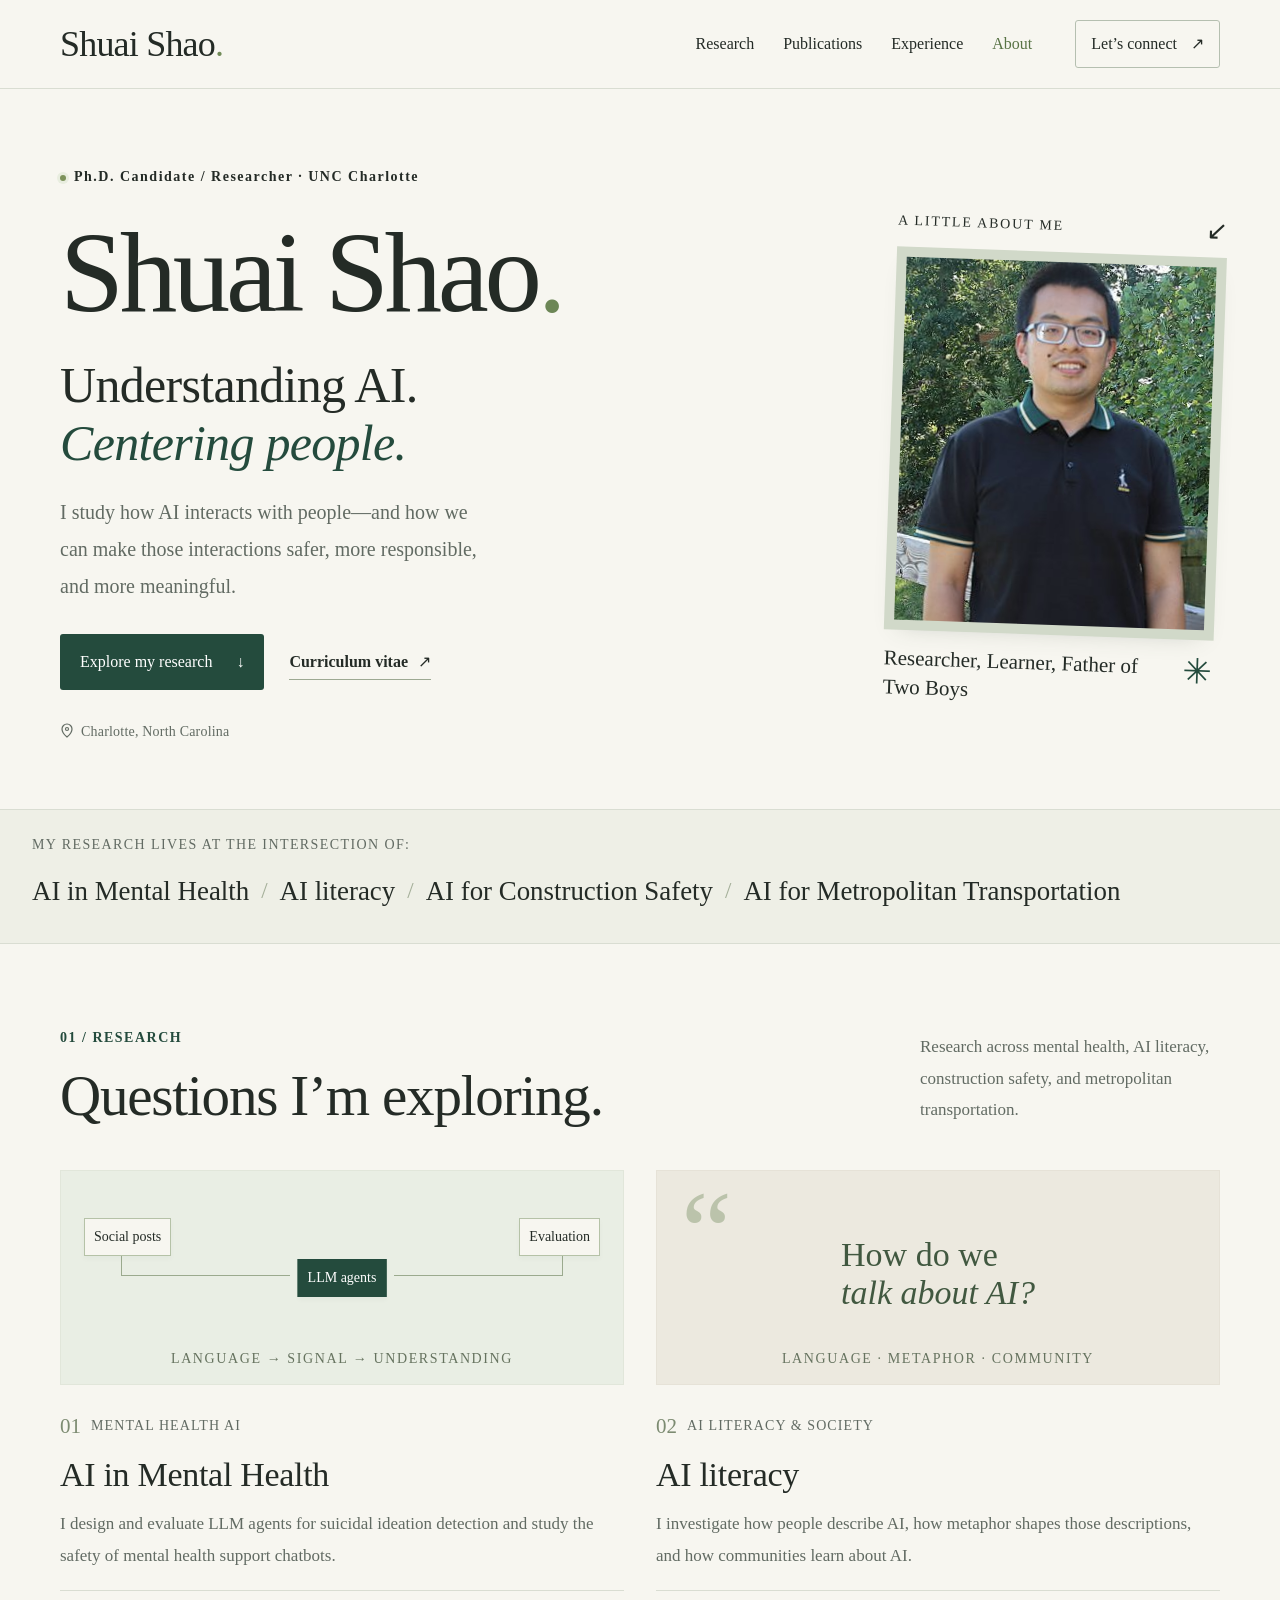
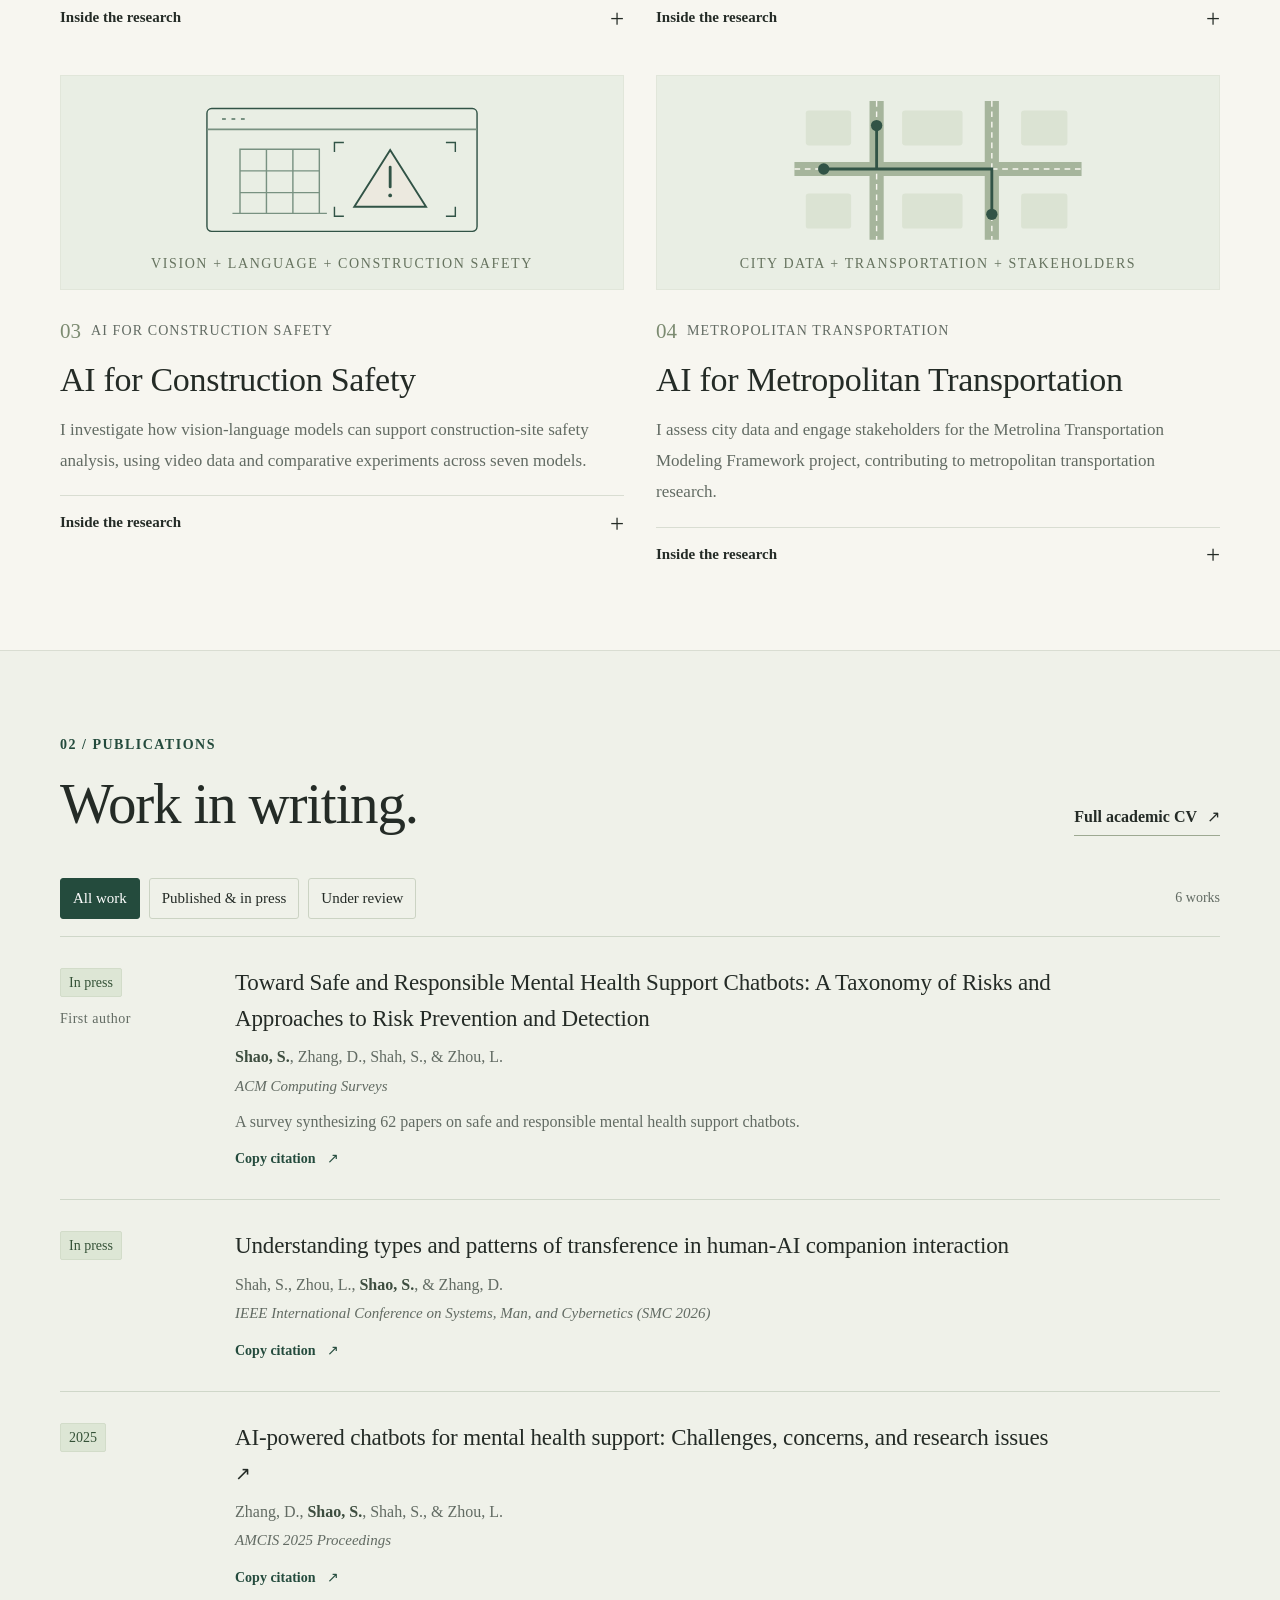
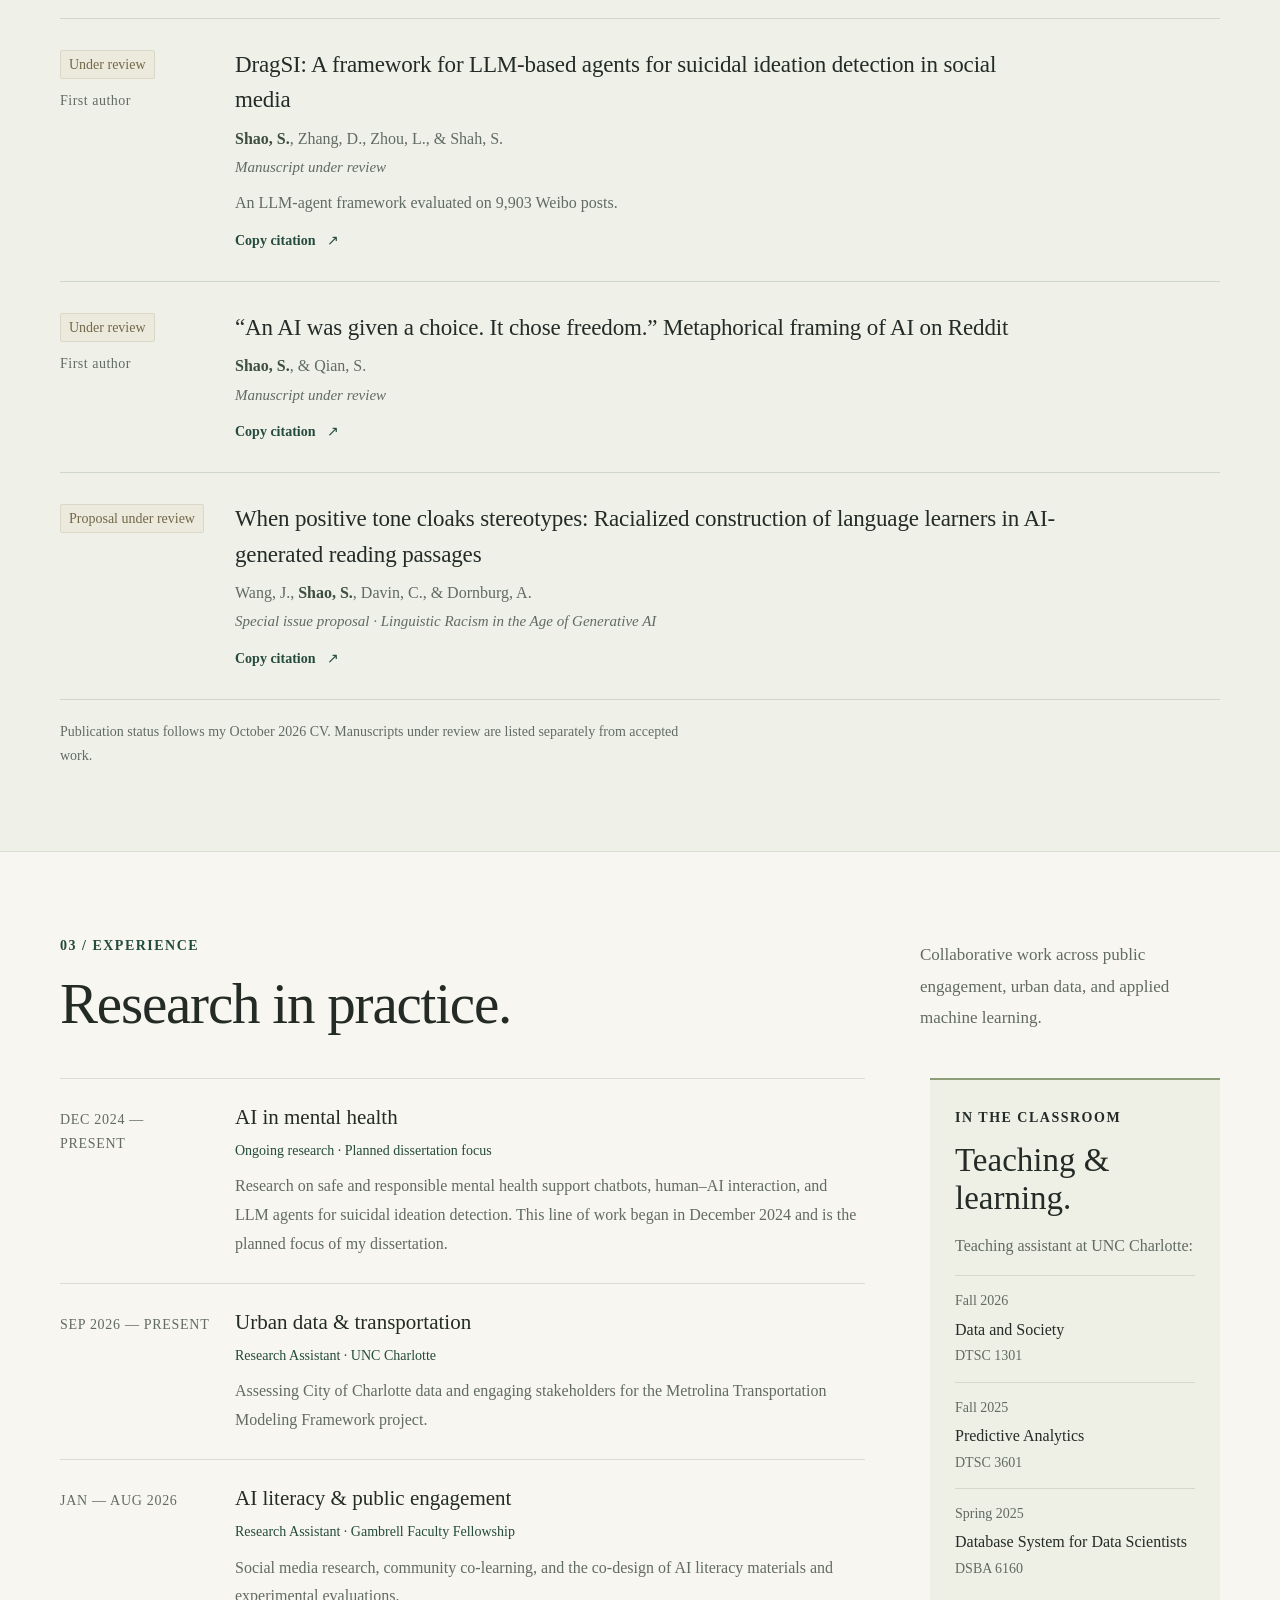
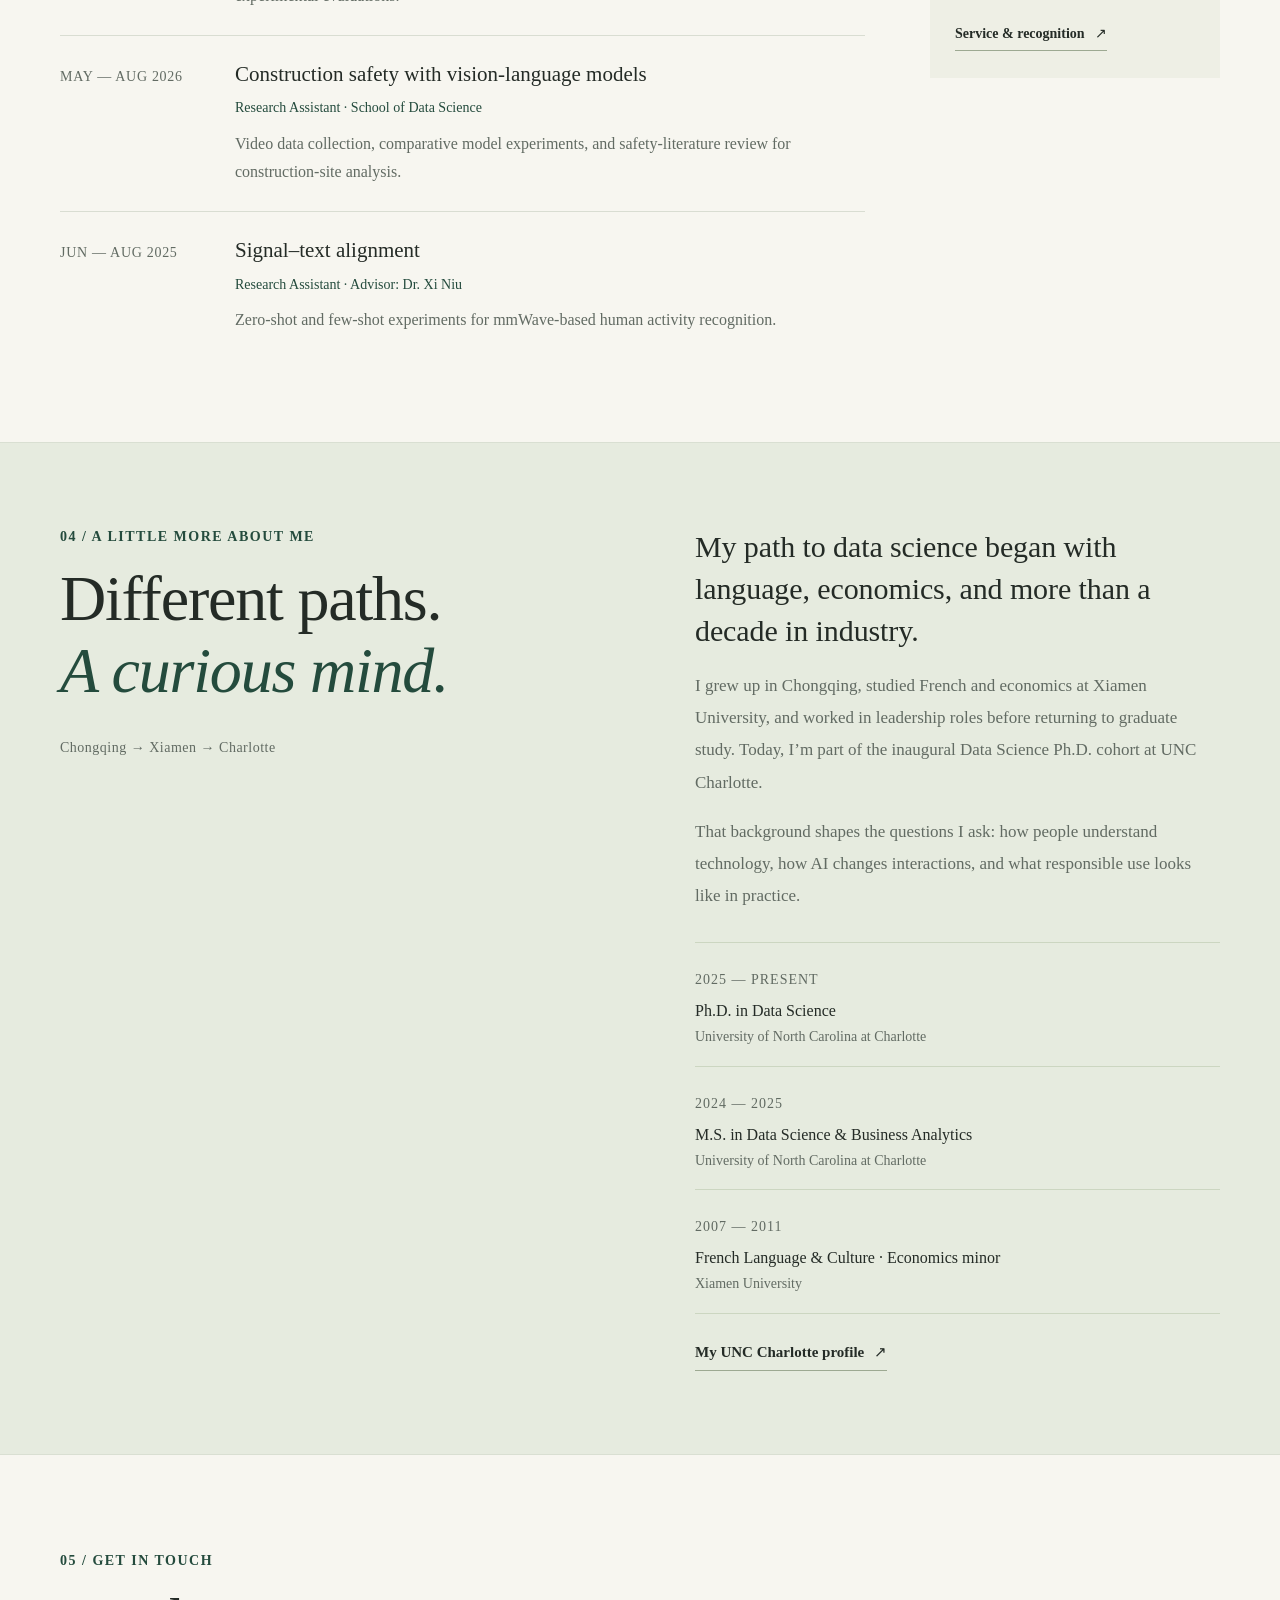
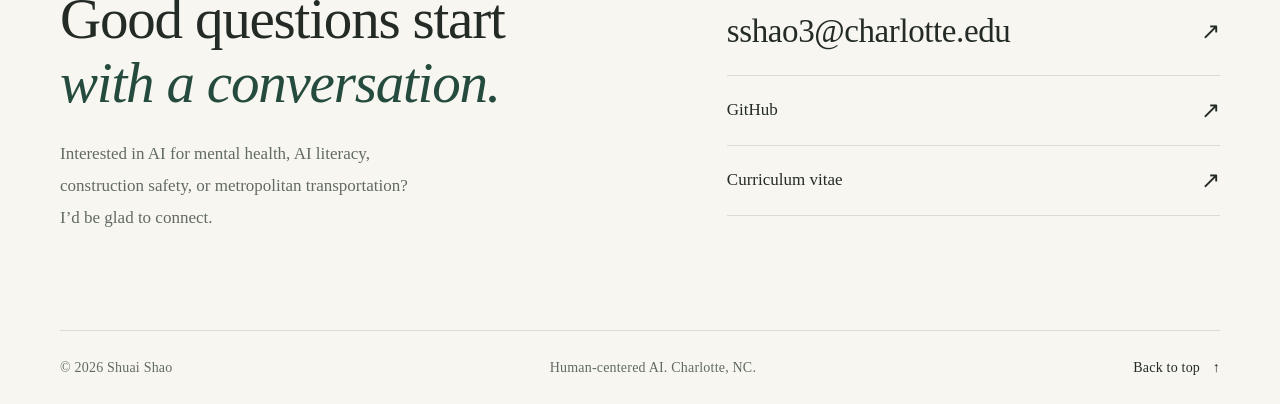
==== index.html @ 45940661 "Keep research areas on one line and correct AI literacy appointment dates" ====
<!doctype html>
<html lang="en">
<head>
  <meta charset="utf-8">
  <meta name="viewport" content="width=device-width, initial-scale=1">
  <meta name="theme-color" content="#f7f6f0">
  <meta name="description" content="Shuai Shao is a Ph.D. Candidate / Researcher in Data Science at UNC Charlotte, studying AI in mental health, AI literacy, construction safety, and metropolitan transportation.">
  <meta property="og:title" content="Shuai Shao — Human-centered AI research">
  <meta property="og:description" content="Research on AI in mental health, AI literacy, construction safety, and metropolitan transportation at UNC Charlotte.">
  <meta property="og:type" content="website">
  <meta property="og:url" content="https://shuaishao88.github.io/">
  <meta property="og:image" content="https://shuaishao88.github.io/assets/shuai-shao.jpg">
  <meta name="author" content="Shuai Shao">
  <link rel="canonical" href="https://shuaishao88.github.io/">
  <title>Shuai Shao — Human-centered AI research</title>
  <link rel="icon" href="assets/favicon.svg" type="image/svg+xml">
  <link rel="stylesheet" href="styles.css?v=20261023-4">
  <script src="data.js?v=20261023-4" defer></script>
  <script src="script.js" defer></script>
</head>
<body>
  <a class="skip-link" href="#main">Skip to content</a>
  <header class="site-header">
    <div class="header-inner wrap">
      <a class="wordmark" href="#" aria-label="Shuai Shao, home">Shuai Shao<span class="wordmark-dot">.</span></a>
      <button class="menu-toggle" aria-expanded="false" aria-controls="site-nav">Menu <span aria-hidden="true">+</span></button>
      <nav id="site-nav" aria-label="Main navigation">
        <a href="#research">Research</a><a href="#publications">Publications</a><a href="#experience">Experience</a><a href="#about">About</a>
        <a class="nav-contact" href="#contact">Let’s connect <span aria-hidden="true">↗</span></a>
      </nav>
    </div>
  </header>
  <main id="main">
    <section class="hero wrap" aria-labelledby="hero-title">
      <div class="hero-copy">
        <p class="eyebrow"><span class="status-dot" aria-hidden="true"></span> Ph.D. Candidate / Researcher · UNC Charlotte</p>
        <h1 id="hero-title">Shuai Shao<span class="name-period">.</span></h1>
        <p class="hero-statement">Understanding AI.<br><em>Centering people.</em></p>
        <p class="hero-description">I study how AI interacts with people—and how we can make those interactions safer, more responsible, and more meaningful.</p>
        <div class="hero-actions"><a class="button button-dark" href="#research">Explore my research <span aria-hidden="true">↓</span></a><a class="text-link" href="cv.html">Curriculum vitae <span aria-hidden="true">↗</span></a></div>
        <p class="hero-location"><svg width="14" height="16" viewBox="0 0 14 16" fill="none" aria-hidden="true"><path d="M12 6c0 4-5 8-5 8S2 10 2 6a5 5 0 1 1 10 0Z" stroke="currentColor" stroke-width="1.2"/><circle cx="7" cy="6" r="1.5" stroke="currentColor" stroke-width="1.2"/></svg> Charlotte, North Carolina</p>
      </div>
      <figure class="hero-portrait">
        <div class="portrait-topline"><span>A LITTLE ABOUT ME</span><span aria-hidden="true">↙</span></div>
        <div class="portrait-image"><img src="assets/shuai-shao.jpg" alt="Shuai Shao" width="300" height="450" fetchpriority="high"></div>
        <figcaption><span>Researcher, Learner, Father of Two Boys</span><span class="portrait-caption-mark" aria-hidden="true">✳</span></figcaption>
      </figure>
    </section>
    <div class="focus-strip"><div class="wrap focus-inner"><span class="strip-label">MY RESEARCH LIVES AT THE INTERSECTION OF:</span><p tabindex="0" role="group" aria-label="Research areas"><a href="#mental-health-research">AI in Mental Health</a> <span aria-hidden="true">/</span> <a href="#ai-literacy-research">AI literacy</a> <span aria-hidden="true">/</span> <a href="#construction-safety-research">AI for Construction Safety</a> <span aria-hidden="true">/</span> <a href="#transportation-research">AI for Metropolitan Transportation</a></p></div></div>
    <section id="research" class="section wrap" aria-labelledby="research-title">
      <div class="section-heading"><div><p class="eyebrow section-number">01 / RESEARCH</p><h2 id="research-title">Questions I’m exploring.</h2></div><p class="section-intro">Research across mental health, AI literacy, construction safety, and metropolitan transportation.</p></div>
      <div class="research-grid">
        <article class="research-item" id="mental-health-research"><div class="research-art art-agents" aria-hidden="true"><span class="diagram-node node-post">Social posts</span><span class="diagram-connector connector-one"></span><span class="diagram-node node-agent">LLM agents</span><span class="diagram-connector connector-two"></span><span class="diagram-node node-safety">Evaluation</span><span class="diagram-small">LANGUAGE → SIGNAL → UNDERSTANDING</span></div><div class="research-category"><span>01</span> MENTAL HEALTH AI</div><h3>AI in Mental Health</h3><p>I design and evaluate LLM agents for suicidal ideation detection and study the safety of mental health support chatbots.</p><details><summary>Inside the research <span aria-hidden="true">+</span></summary><div class="research-detail"><p><strong>DragSI.</strong> I designed the agent architecture, prompts, and lexicon integration, and led evaluation using 9,903 Weibo posts. The framework manuscript is under review.</p><p><strong>Chatbot safety.</strong> My first-author survey synthesizes 62 papers on safe and responsible mental health support chatbots and is in press at <em>ACM Computing Surveys</em>.</p><a href="#publications">Related publications <span aria-hidden="true">↗</span></a></div></details></article>
        <article class="research-item" id="ai-literacy-research"><div class="research-art art-literacy" aria-hidden="true"><span class="quote-mark">“</span><span class="art-quote">How do we<br><em>talk about AI?</em></span><span class="diagram-small">LANGUAGE · METAPHOR · COMMUNITY</span></div><div class="research-category"><span>02</span> AI LITERACY & SOCIETY</div><h3>AI literacy</h3><p>I investigate how people describe AI, how metaphor shapes those descriptions, and how communities learn about AI.</p><details><summary>Inside the research <span aria-hidden="true">+</span></summary><div class="research-detail"><p><strong>AI discourse.</strong> My research examines metaphorical framing of AI on Reddit.</p><p><strong>Community learning.</strong> Through the Gambrell Faculty Fellowship project, I collected social media data, contributed to community dialogue, and co-designed AI literacy materials and evaluations.</p><a href="#publications">Related publications <span aria-hidden="true">↗</span></a></div></details></article>
        <article class="research-item" id="construction-safety-research"><div class="research-art art-construction" aria-hidden="true"><svg viewBox="0 0 340 180" fill="none"><rect x="27" y="26" width="286" height="130" rx="5" stroke="#315346" stroke-width="1.5"/><path d="M27 48h286M43 37h4m6 0h4m6 0h4" stroke="#789181" stroke-width="2"/><path d="M62 137V69h84v68M90 69v68M118 69v68M62 92h84M62 115h84M54 137h100" stroke="#789181" stroke-width="1.5"/><path d="m221 70 38 60h-76l38-60Z" fill="#ece9df" stroke="#315346" stroke-width="2"/><path d="M221 88v21" stroke="#315346" stroke-width="3" stroke-linecap="round"/><circle cx="221" cy="118" r="2" fill="#315346"/><path d="M172 62h-10v10M280 62h10v10M172 140h-10v-10M280 140h10v-10" stroke="#315346" stroke-width="1.5"/></svg><span class="diagram-small">VISION + LANGUAGE + CONSTRUCTION SAFETY</span></div><div class="research-category"><span>03</span> AI FOR CONSTRUCTION SAFETY</div><h3>AI for Construction Safety</h3><p>I investigate how vision-language models can support construction-site safety analysis, using video data and comparative experiments across seven models.</p><details><summary>Inside the research <span aria-hidden="true">+</span></summary><div class="research-detail"><p><strong>Construction-site video analysis.</strong> I collected TikTok video data through the TikTok API and designed LLM prompts and video-clip experiments for construction-site analysis.</p><p><strong>Model comparison and safety research.</strong> I compared seven commercial and open-source models, reviewed construction-safety literature, and drafted a journal manuscript outline. Manuscript development is ongoing.</p><a href="#experience">Research experience <span aria-hidden="true">↗</span></a></div></details></article>
        <article class="research-item" id="transportation-research"><div class="research-art art-transportation" aria-hidden="true"><svg viewBox="0 0 340 180" fill="none"><rect x="30" y="28" width="48" height="37" rx="3" fill="#dbe3d3"/><rect x="132" y="28" width="64" height="37" rx="3" fill="#dbe3d3"/><rect x="258" y="28" width="49" height="37" rx="3" fill="#dbe3d3"/><rect x="30" y="116" width="48" height="37" rx="3" fill="#dbe3d3"/><rect x="132" y="116" width="64" height="37" rx="3" fill="#dbe3d3"/><rect x="258" y="116" width="49" height="37" rx="3" fill="#dbe3d3"/><path d="M18 90h304M105 18v147M227 18v147" stroke="#a6b59c" stroke-width="15"/><path d="M18 90h304M105 18v147M227 18v147" stroke="#f7f6f0" stroke-width="1.5" stroke-dasharray="6 5"/><path d="M49 90h56V44M105 90h122v48" stroke="#315346" stroke-width="3"/><circle cx="49" cy="90" r="6" fill="#315346"/><circle cx="105" cy="44" r="6" fill="#315346"/><circle cx="227" cy="138" r="6" fill="#315346"/></svg><span class="diagram-small">CITY DATA + TRANSPORTATION + STAKEHOLDERS</span></div><div class="research-category"><span>04</span> METROPOLITAN TRANSPORTATION</div><h3>AI for Metropolitan Transportation</h3><p>I assess city data and engage stakeholders for the Metrolina Transportation Modeling Framework project, contributing to metropolitan transportation research.</p><details><summary>Inside the research <span aria-hidden="true">+</span></summary><div class="research-detail"><p><strong>Transportation data assessment.</strong> As a member of the project’s Data team, I assess the current status of City of Charlotte data for the Metrolina Transportation Modeling Framework.</p><p><strong>Stakeholder engagement.</strong> As a member of the Engagement team, I work with relevant departments and stakeholders. This research assistantship began in September 2026.</p><a href="#experience">Research experience <span aria-hidden="true">↗</span></a></div></details></article>
      </div>
    </section>
    <section id="publications" class="publications-section" aria-labelledby="publications-title"><div class="wrap section">
      <div class="section-heading"><div><p class="eyebrow section-number">02 / PUBLICATIONS</p><h2 id="publications-title">Work in writing.</h2></div><a class="text-link" href="cv.html#publications">Full academic CV <span aria-hidden="true">↗</span></a></div>
      <div class="publications-toolbar"><div class="filters" aria-label="Filter publications"><button class="filter active" data-filter="all" aria-pressed="true">All work</button><button class="filter" data-filter="published" aria-pressed="false">Published & in press</button><button class="filter" data-filter="review" aria-pressed="false">Under review</button></div><span id="publication-count" class="result-count" aria-live="polite"></span></div>
      <div id="publication-list" class="publication-list"></div><noscript><p>Read the complete publication list in my <a href="cv.html#publications">academic CV</a>. Enable JavaScript to use the publication filters.</p></noscript>
      <p class="publication-note">Publication status follows my October 2026 CV. Manuscripts under review are listed separately from accepted work.</p>
    </div></section>
    <section id="experience" class="section wrap" aria-labelledby="experience-title">
      <div class="section-heading"><div><p class="eyebrow section-number">03 / EXPERIENCE</p><h2 id="experience-title">Research in practice.</h2></div><p class="section-intro">Collaborative work across public engagement, urban data, and applied machine learning.</p></div>
      <div class="experience-layout"><div class="experience-list">
        <article class="experience-row"><p class="experience-date">DEC 2024 — PRESENT</p><div><h3>AI in mental health</h3><p class="experience-place">Ongoing research · Planned dissertation focus</p><p>Research on safe and responsible mental health support chatbots, human–AI interaction, and LLM agents for suicidal ideation detection. This line of work began in December 2024 and is the planned focus of my dissertation.</p></div></article>
        <article class="experience-row"><p class="experience-date">SEP 2026 — PRESENT</p><div><h3>Urban data & transportation</h3><p class="experience-place">Research Assistant · UNC Charlotte</p><p>Assessing City of Charlotte data and engaging stakeholders for the Metrolina Transportation Modeling Framework project.</p></div></article>
        <article class="experience-row"><p class="experience-date">JAN — AUG 2026</p><div><h3>AI literacy & public engagement</h3><p class="experience-place">Research Assistant · Gambrell Faculty Fellowship</p><p>Social media research, community co-learning, and the co-design of AI literacy materials and experimental evaluations.</p></div></article>
        <article class="experience-row"><p class="experience-date">MAY — AUG 2026</p><div><h3>Construction safety with vision-language models</h3><p class="experience-place">Research Assistant · School of Data Science</p><p>Video data collection, comparative model experiments, and safety-literature review for construction-site analysis.</p></div></article>
        <article class="experience-row"><p class="experience-date">JUN — AUG 2025</p><div><h3>Signal–text alignment</h3><p class="experience-place">Research Assistant · Advisor: Dr. Xi Niu</p><p>Zero-shot and few-shot experiments for mmWave-based human activity recognition.</p></div></article>
      </div><aside class="teaching-aside"><p class="eyebrow">IN THE CLASSROOM</p><h3>Teaching & learning.</h3><p>Teaching assistant at UNC Charlotte:</p><ul><li><span>Fall 2026</span>Data and Society<small>DTSC 1301</small></li><li><span>Fall 2025</span>Predictive Analytics<small>DTSC 3601</small></li><li><span>Spring 2025</span>Database System for Data Scientists<small>DSBA 6160</small></li></ul><a class="text-link" href="cv.html#service">Service & recognition <span aria-hidden="true">↗</span></a></aside></div>
    </section>
    <section id="about" class="about-section"><div class="wrap section about-layout"><div><p class="eyebrow section-number">04 / A LITTLE MORE ABOUT ME</p><h2>Different paths.<br><em>A curious mind.</em></h2><p class="about-location">Chongqing → Xiamen → Charlotte</p></div><div class="about-copy"><p class="about-lead">My path to data science began with language, economics, and more than a decade in industry.</p><p>I grew up in Chongqing, studied French and economics at Xiamen University, and worked in leadership roles before returning to graduate study. Today, I’m part of the inaugural Data Science Ph.D. cohort at UNC Charlotte.</p><p>That background shapes the questions I ask: how people understand technology, how AI changes interactions, and what responsible use looks like in practice.</p><div class="education"><div><span class="education-year">2025 — PRESENT</span><h3>Ph.D. in Data Science</h3><p>University of North Carolina at Charlotte</p></div><div><span class="education-year">2024 — 2025</span><h3>M.S. in Data Science & Business Analytics</h3><p>University of North Carolina at Charlotte</p></div><div><span class="education-year">2007 — 2011</span><h3>French Language & Culture · Economics minor</h3><p>Xiamen University</p></div></div><a class="text-link" href="https://datasciencephd.charlotte.edu/shuai-shao/" target="_blank" rel="noopener noreferrer">My UNC Charlotte profile <span aria-hidden="true">↗</span></a></div></div></section>
    <section id="contact" class="section wrap contact-section" aria-labelledby="contact-title"><div><p class="eyebrow section-number">05 / GET IN TOUCH</p><h2 id="contact-title">Good questions start<br><em>with a conversation.</em></h2><p>Interested in AI for mental health, AI literacy, construction safety, or metropolitan transportation? I’d be glad to connect.</p></div><div class="contact-links"><a class="contact-email" href="mailto:sshao3@charlotte.edu">sshao3@charlotte.edu <span aria-hidden="true">↗</span></a><a href="https://github.com/ShuaiShao88" target="_blank" rel="noopener noreferrer">GitHub <span aria-hidden="true">↗</span></a><a href="cv.html">Curriculum vitae <span aria-hidden="true">↗</span></a></div></section>
  </main>
  <footer class="site-footer wrap"><p>© <span id="year">2026</span> Shuai Shao</p><p>Human-centered AI. Charlotte, NC.</p><a href="#main">Back to top <span aria-hidden="true">↑</span></a></footer>
  <div id="toast" role="status" aria-live="polite"></div>
</body>
</html>
---- styles.css ----
:root{--paper:#f7f6f0;--ink:#242b26;--muted:#626b63;--green:#244b3d;--green-soft:#e9eee4;--line:#d9ddd2;--font-family:"Times New Roman",Times,serif}
*{box-sizing:border-box}html{scroll-behavior:smooth;scroll-padding-top:100px}body{margin:0;background:var(--paper);color:var(--ink);font-family:var(--font-family);font-size:20px;line-height:1.7;-webkit-font-smoothing:antialiased}a{color:inherit;text-decoration:none}button{font:inherit;color:inherit;cursor:pointer}img{display:block;max-width:100%}button,a,summary{-webkit-tap-highlight-color:transparent}a:focus-visible,button:focus-visible,summary:focus-visible{outline:2px solid var(--green);outline-offset:6px}::selection{background:#d3dfc8}.wrap{width:min(1160px,calc(100% - 100px));margin-inline:auto}.skip-link{position:fixed;left:20px;top:-100px;background:var(--green);color:white;padding:10px 20px;z-index:20}.skip-link:focus{top:16px}.site-header{position:sticky;top:0;z-index:10;background:rgba(247,246,240,.97);border-bottom:1px solid var(--line)}.header-inner{height:88px;display:flex;align-items:center;justify-content:space-between}.wordmark{font-family:var(--font-family);font-size:36px;line-height:1;font-weight:400;letter-spacing:-.8px}.wordmark-dot{color:#718b58}nav{display:flex;gap:29px;align-items:center}nav a{font-size:16px;font-weight:500;transition:color .2s}nav a:hover,nav a[aria-current]{color:#587345}nav .nav-contact{margin-left:14px;border:1px solid #b5bfb0;border-radius:3px;padding:9px 15px}.nav-contact span{padding-left:10px}.menu-toggle{display:none}.hero{display:grid;grid-template-columns:1fr 330px;gap:110px;padding-top:76px;padding-bottom:66px;align-items:center}.eyebrow{font-size:14px;font-weight:600;letter-spacing:1.5px;line-height:1.6;margin:0 0 24px}.hero .eyebrow{display:flex;align-items:center;gap:8px}.status-dot{height:6px;width:6px;border-radius:50%;background:#7d925b;display:inline-block;box-shadow:0 0 0 3px #e8eddf}h1,h2,h3,p{margin-top:0}h1{font-family:var(--font-family);font-size:115px;letter-spacing:-4.3px;line-height:1.04;font-weight:400;margin:0 0 25px}.name-period{color:#6c8656}h2{font-family:var(--font-family);font-size:57px;letter-spacing:-1.2px;line-height:1.12;font-weight:400;margin:0}h2 em,.hero-statement em{font-weight:400;color:var(--green)}.hero-statement{font-family:var(--font-family);font-size:50px;line-height:1.15;letter-spacing:-.7px;margin-bottom:22px}.hero-description{color:var(--muted);font-size:20px;max-width:440px;line-height:1.85;margin-bottom:29px}.hero-actions{display:flex;align-items:center;gap:25px}.button{display:inline-flex;gap:24px;align-items:center;font-size:16px;font-weight:500;padding:13px 19px;border-radius:3px;transition:background .2s,transform .2s;border:1px solid transparent}.button-dark{background:var(--green);color:#fff}.button:hover{background:#34614d;transform:translateY(-2px)}.text-link{font-size:16px;font-weight:550;display:inline-flex;gap:10px;align-items:center;border-bottom:1px solid #9da992;padding:4px 0}.text-link:hover{color:#55743e}.hero-location{color:var(--muted);font-size:14px;letter-spacing:.2px;display:flex;align-items:center;gap:7px;margin:30px 0 0}.hero-portrait{margin:0;transform:rotate(2deg);padding-top:13px}.portrait-topline{display:flex;align-items:center;justify-content:space-between;font-size:14px;letter-spacing:1.8px;font-weight:500;margin-bottom:13px}.portrait-topline span:last-child{font-size:26px;line-height:1;letter-spacing:0}.portrait-image{background:#d1d9c9;padding:10px;box-shadow:0 10px 25px -15px #48584740}.portrait-image img{width:100%;height:363px;object-fit:cover;object-position:center 31%;filter:saturate(.78)}.hero-portrait figcaption{padding:14px 1px 0;display:flex;align-items:center;justify-content:space-between;font-family:var(--font-family);font-size:21px}.portrait-caption-mark{font-family:var(--font-family);font-size:35px;color:var(--green);line-height:1}.focus-strip{border-top:1px solid var(--line);border-bottom:1px solid var(--line);background:#eeefe6}.focus-inner{display:flex;align-items:center;justify-content:space-between;gap:24px;padding-block:22px}.strip-label{font-size:14px;letter-spacing:1.4px;max-width:240px;line-height:1.8;color:var(--muted)}.focus-inner p{font-family:var(--font-family);font-size:28px;margin:0;line-height:1.3}.focus-inner p span{margin-inline:18px;color:#a4af99;font-family:var(--font-family);font-size:23px;font-weight:400}.section{padding-block:83px}.section-heading{display:flex;justify-content:space-between;align-items:flex-end;gap:32px;margin-bottom:42px}.section-number{color:var(--green);margin-bottom:15px}.section-intro{max-width:300px;color:var(--muted);font-size:17px;line-height:1.85;margin-bottom:2px}.research-grid{display:grid;grid-template-columns:repeat(2,minmax(0,1fr));gap:44px 32px}.research-art{height:185px;position:relative;overflow:hidden;background:#e9eee4;margin-bottom:25px;border:1px solid #e1e6da}.diagram-small{position:absolute;bottom:16px;left:0;width:100%;text-align:center;font-size:14px;letter-spacing:1.6px;color:#66735f}.diagram-node{position:absolute;background:#f7f6f0;border:1px solid #b5c2a7;font-size:14px;padding:6px 9px;z-index:1;box-shadow:0 3px 5px #244b3d08}.node-post{left:23px;top:47px}.node-agent{left:calc(50% - 39px);top:88px;background:var(--green);color:#fff;border-color:var(--green)}.node-safety{right:23px;top:47px}.diagram-connector{position:absolute;height:40px;top:65px;width:30%;border-bottom:1px solid #9baa8e}.connector-one{left:60px;border-left:1px solid #9baa8e}.connector-two{right:60px;border-right:1px solid #9baa8e}.art-literacy{background:#ece9df;border-color:#e6e2d7;display:flex;align-items:center;justify-content:center}.quote-mark{position:absolute;top:3px;left:24px;font-family:var(--font-family);font-size:115px;line-height:1;color:#bbc3ab}.art-quote{font-family:var(--font-family);font-size:34px;line-height:1.1;position:relative;margin-top:-7px;color:#415840}.art-quote em{font-weight:400}.art-multimodal{background:#eaeee8}.art-multimodal svg{height:100%;width:100%;padding-bottom:8px}.research-category{font-size:14px;letter-spacing:1.1px;color:var(--muted);display:flex;align-items:center;gap:10px;margin-bottom:12px}.research-category>span{color:#7c8b71;font-family:var(--font-family);font-size:21px;letter-spacing:0}.research-item h3{font-family:var(--font-family);font-size:34px;letter-spacing:-.3px;line-height:1.15;font-weight:400;margin-bottom:14px}.research-item>p{font-size:17px;line-height:1.85;color:var(--muted);margin-bottom:19px}.research-item details{border-top:1px solid var(--line)}summary{cursor:pointer;font-size:15px;font-weight:550;list-style:none;padding-top:14px;display:flex;justify-content:space-between;align-items:center}summary::-webkit-details-marker{display:none}summary span{font-size:25px;font-weight:400;line-height:1}details[open] summary span{transform:rotate(45deg)}.research-detail{font-size:16px;line-height:1.8;padding-top:16px;color:var(--muted)}.research-detail p{margin-bottom:12px}.research-detail strong{color:var(--ink);font-weight:550}.research-detail a{color:var(--green);border-bottom:1px solid #a3af99;font-size:15px}.publications-section{background:#eff1e9;border-top:1px solid var(--line);border-bottom:1px solid var(--line)}.publications-toolbar{display:flex;justify-content:space-between;align-items:center;border-bottom:1px solid #cfd7c9;padding-bottom:17px;gap:18px}.filters{display:flex;gap:9px;flex-wrap:wrap}.filter{font-size:15px;padding:7px 12px;background:transparent;border:1px solid #cbd3c3;border-radius:3px}.filter:hover{border-color:var(--green)}.filter.active{background:var(--green);border-color:var(--green);color:#fff}.result-count{font-size:14px;color:var(--muted);white-space:nowrap}.publication{display:grid;grid-template-columns:150px 1fr;gap:25px;padding:28px 0 26px;border-bottom:1px solid #cfd7c9}.publication-meta{display:flex;align-items:flex-start;flex-direction:column;gap:10px;padding-top:3px}.publication-status{font-size:14px;padding:3px 8px;line-height:1.5;background:#dde6d5;border:1px solid #d2dcc9;color:#355237;border-radius:2px;max-width:145px}.status-review{background:#ece9dd;border-color:#dcd8c8;color:#72694a}.first-author{font-size:14px;letter-spacing:.5px;color:var(--muted)}.publication h3{font-size:23px;font-weight:500;line-height:1.55;margin-bottom:7px;letter-spacing:-.15px;max-width:820px}.publication h3 a:hover{color:var(--green);text-decoration:underline;text-underline-offset:3px}.publication h3 a span{font-size:19px;white-space:nowrap}.publication-authors{font-size:16px;color:var(--muted);margin-bottom:3px}.publication-authors strong{font-weight:600;color:#3e4e40}.publication-venue{font-size:15px;color:var(--muted);font-style:italic;margin-bottom:0}.publication-summary{font-size:16px;color:var(--muted);margin:9px 0 0}.copy-citation{padding:0;border:0;background:none;font-size:14px;font-weight:550;margin-top:12px;color:var(--green)}.copy-citation:hover{text-decoration:underline;text-underline-offset:3px}.copy-citation span{padding-left:8px}.publication-note{font-size:14px;color:var(--muted);margin:20px 0 0;max-width:650px}.citation-text{font-size:16px;background:#fff;padding:15px;margin-top:10px;user-select:all}.experience-layout{display:grid;grid-template-columns:1fr 290px;gap:65px}.experience-row{display:grid;grid-template-columns:150px 1fr;gap:25px;padding:24px 0;border-top:1px solid var(--line)}.experience-date{font-size:14px;letter-spacing:.7px;color:var(--muted);margin:5px 0}.experience-row h3{font-size:21px;font-weight:500;line-height:1.4;margin-bottom:6px}.experience-row p:not(.experience-date){font-size:16px;color:var(--muted);margin-bottom:0;line-height:1.8}.experience-row .experience-place{font-size:14px!important;margin-bottom:9px!important;color:var(--green)!important}.teaching-aside{background:#eeefe5;padding:27px 25px;align-self:start;border-top:2px solid #8d9d78}.teaching-aside>.eyebrow{font-size:14px;margin-bottom:13px}.teaching-aside h3{font-family:var(--font-family);font-size:33px;font-weight:400;line-height:1.15;margin-bottom:14px}.teaching-aside>p:not(.eyebrow){font-size:16px;color:var(--muted)}.teaching-aside ul{list-style:none;margin:0 0 20px;padding:0}.teaching-aside li{border-top:1px solid #d4dacb;font-size:16px;line-height:1.6;padding:14px 0}.teaching-aside li span{display:block;color:var(--muted);font-size:14px;margin-bottom:4px}.teaching-aside small{display:block;font-size:14px;color:var(--muted);margin-top:3px}.teaching-aside .text-link{font-size:14px}.about-section{background:#e6ebdf;border-top:1px solid #d9dfd2;border-bottom:1px solid #d9dfd2}.about-layout{display:grid;grid-template-columns:1fr 1fr;gap:110px}.about-layout h2{font-size:64px}.about-location{font-size:14px;color:var(--muted);letter-spacing:.5px;margin-top:30px}.about-copy>p{font-size:17px;color:var(--muted);line-height:1.9}.about-copy .about-lead{font-family:var(--font-family);font-size:30px;line-height:1.4;letter-spacing:-.1px;color:var(--ink);margin-bottom:18px}.education{border-top:1px solid #ccd6c1;margin:29px 0 19px}.education>div{padding:17px 0;border-bottom:1px solid #ccd6c1}.education-year{font-size:14px;letter-spacing:1px;color:var(--muted)}.education h3{font-size:16px;font-weight:500;margin:5px 0 2px;line-height:1.5}.education p{font-size:14px;color:var(--muted);margin:0}.about-copy .text-link{font-size:15px}.contact-section{display:grid;grid-template-columns:1.2fr 1fr;gap:75px;align-items:center;padding-block:95px}.contact-section h2{font-size:57px}.contact-section p:not(.eyebrow){max-width:360px;color:var(--muted);font-size:17px;margin:23px 0 0;line-height:1.9}.contact-links{display:flex;flex-direction:column;padding-top:35px}.contact-links a{display:flex;justify-content:space-between;align-items:center;border-bottom:1px solid var(--line);padding:15px 0;font-size:17px}.contact-links a:hover{color:var(--green)}.contact-links a.contact-email{font-family:var(--font-family);font-size:33px;padding-top:0;letter-spacing:-.4px}.contact-links a span{font-family:var(--font-family);font-size:23px;font-weight:400}.site-footer{border-top:1px solid var(--line);padding-block:25px;display:flex;justify-content:space-between;align-items:center;gap:15px;font-size:14px;color:var(--muted);letter-spacing:.2px}.site-footer p{margin:0}.site-footer a{color:var(--ink)}.site-footer a span{margin-left:9px}#toast{position:fixed;bottom:26px;left:50%;transform:translate(-50%,15px);background:var(--green);color:white;box-shadow:0 5px 25px #244b3d25;padding:11px 20px;font-size:16px;z-index:20;opacity:0;pointer-events:none;transition:opacity .2s,transform .2s;border-radius:3px;max-width:90vw;text-align:center}#toast.visible{opacity:1;transform:translate(-50%,0)}

/* The CV uses the same typography and becomes a clean document when printed. */
.cv-header .header-inner{height:76px}.cv-nav{display:flex;gap:20px;align-items:center}.cv-nav a{font-size:15px}.cv-nav button{font-size:15px}.cv-document{max-width:850px;margin:65px auto 80px;padding-inline:40px}.cv-title{border-bottom:1px solid var(--line);padding-bottom:28px;margin-bottom:30px}.cv-title h1{font-size:74px;margin-bottom:12px;letter-spacing:-2px}.cv-title .cv-role{font-size:23px;color:var(--green);margin-bottom:8px}.cv-title .cv-contact{font-size:15px;color:var(--muted);margin:0}.cv-title .cv-contact a{text-decoration:underline;text-underline-offset:3px}.cv-section{margin-top:29px}.cv-section h2{font-family:var(--font-family);font-size:16px;font-weight:600;letter-spacing:1px;text-transform:uppercase;border-bottom:1px solid var(--line);padding-bottom:9px;margin-bottom:17px}.cv-section h3{font-size:17px;font-weight:600;line-height:1.5;margin:15px 0 5px}.cv-section p,.cv-section li{font-size:16px;line-height:1.8;margin-bottom:9px}.cv-section ul{padding-left:18px}.cv-section .cv-dates{font-size:14px;color:var(--muted)}.cv-entry{break-inside:avoid;margin-bottom:17px}.cv-entry p{margin-bottom:3px}.cv-label{font-style:italic;color:var(--muted)}.cv-section .cv-list{padding-left:18px}.cv-list li{margin-bottom:12px;padding-left:4px}.cv-footnote{font-size:14px;color:var(--muted);border-top:1px solid var(--line);padding-top:18px;margin-top:40px}

@media(min-width:1440px){.hero{padding-top:90px;padding-bottom:80px;gap:140px}.hero h1{font-size:129px}.hero-statement{font-size:55px}}
@media(max-width:1100px){.wrap{width:calc(100% - 72px)}.hero{grid-template-columns:1fr 280px;gap:55px;padding-top:60px}h1{font-size:98px}.hero-statement{font-size:44px}.portrait-image img{height:335px}.focus-inner p{font-size:25px}.focus-inner p span{margin-inline:10px}nav{gap:19px}nav .nav-contact{margin-left:0}.research-grid{gap:24px}.research-category{font-size:14px}.node-post{left:12px}.node-safety{right:12px}.connector-one{left:40px}.connector-two{right:40px}.experience-layout{gap:35px;grid-template-columns:1fr 260px}.experience-row{grid-template-columns:122px 1fr;gap:15px}.about-layout{gap:60px}.contact-section{gap:40px}}
@media(max-width:850px){.wrap{width:calc(100% - 48px)}.header-inner{height:75px}nav{gap:18px}nav a{font-size:15px}nav .nav-contact{display:none}.hero{grid-template-columns:1fr 240px;gap:35px;padding-block:50px}.hero .eyebrow{font-size:14px;letter-spacing:1px}h1{font-size:79px;letter-spacing:-2.8px}.hero-statement{font-size:36px}.hero-description{font-size:17px}.hero-actions{gap:17px;flex-wrap:wrap}.button{font-size:15px;padding:11px 13px;gap:15px}.hero .text-link{font-size:15px}.portrait-image{padding:8px}.portrait-image img{height:300px}.hero-portrait figcaption{font-size:17px}.portrait-topline{font-size:14px}.focus-inner{gap:20px}.strip-label{font-size:14px;max-width:170px}.focus-inner p{font-size:24px}.focus-inner p span{margin-inline:7px;font-size:17px}.section{padding-block:62px}h2{font-size:49px}.section-intro{max-width:240px;font-size:16px}.research-grid{gap:20px}.research-art{height:155px}.diagram-node{font-size:14px;padding:5px 6px}.node-agent{left:calc(50% - 28px);top:77px}.node-post,.node-safety{top:44px}.diagram-connector{top:52px;height:39px}.diagram-small{font-size:14px;letter-spacing:1px;bottom:12px}.art-quote{font-size:28px}.quote-mark{font-size:87px;left:10px;top:8px}.research-item h3{font-size:29px}.research-item>p{font-size:16px}.research-category{letter-spacing:.7px;gap:7px}.experience-layout{grid-template-columns:1fr;gap:35px}.teaching-aside{display:grid;grid-template-columns:1fr 2fr;gap:0 35px;padding:25px}.teaching-aside .eyebrow{grid-column:1}.teaching-aside h3{grid-column:1}.teaching-aside>p:not(.eyebrow){grid-column:1}.teaching-aside ul{grid-column:2;grid-row:1 / 5;margin:0;display:grid;grid-template-columns:1fr;gap:0}.teaching-aside li:first-child{border-top:0;padding-top:0}.teaching-aside .text-link{grid-column:1;justify-self:start;align-self:start}.about-layout{gap:40px}.about-layout h2{font-size:53px}.contact-section h2{font-size:48px}.contact-links a.contact-email{font-size:27px}}
@media(max-width:620px){html{scroll-padding-top:80px}.wrap{width:calc(100% - 40px)}.header-inner{height:68px}.wordmark{font-size:33px}.js .menu-toggle{display:flex;align-items:center;gap:12px;border:0;background:none;font-size:15px;padding:9px 0}.menu-toggle span{font-size:23px;line-height:1}.menu-toggle[aria-expanded=true] span{transform:rotate(45deg)}nav{display:flex;flex-wrap:wrap;gap:9px 16px}nav a{font-size:14px}.js nav{position:absolute;top:68px;left:0;right:0;background:var(--paper);padding:16px 20px 23px;border-bottom:1px solid var(--line);display:none;flex-direction:column;gap:16px;align-items:flex-start;box-shadow:0 15px 20px #244b3d06}.js nav.open{display:flex}.js nav a{font-size:17px;padding:3px 0;width:100%}.js nav .nav-contact{display:block;border:0;padding:3px 0}.hero{grid-template-columns:1fr;gap:35px;padding-top:40px;padding-bottom:40px}.hero .eyebrow{font-size:14px;letter-spacing:1.3px;margin-bottom:22px}h1{font-size:88px;letter-spacing:-3.2px;margin-bottom:20px}.hero-statement{font-size:44px;margin-bottom:21px}.hero-description{max-width:450px;font-size:19px;line-height:1.85;margin-bottom:25px}.hero-actions{gap:24px}.button{font-size:15px;padding:13px 16px;gap:22px}.hero .text-link{font-size:15px}.hero-location{margin-top:23px}.hero-portrait{width:245px;justify-self:center;padding-top:0;transform:rotate(2deg);margin-block:3px 4px}.portrait-topline{font-size:14px}.portrait-image img{height:276px;object-position:center 31%}.hero-portrait figcaption{font-size:19px}.focus-inner{display:block;padding-block:19px}.strip-label{display:block;font-size:14px;max-width:none;margin-bottom:9px;letter-spacing:1px}.focus-inner p{font-size:23px;display:flex;flex-wrap:wrap;align-items:center;gap:3px 0}.focus-inner p span{margin-inline:9px}.section{padding-block:51px}.section-heading{display:block;margin-bottom:29px}.section-number{font-size:14px;margin-bottom:13px}h2{font-size:46px;letter-spacing:-.8px}.section-intro{font-size:17px;max-width:340px;margin:19px 0 0}.section-heading>.text-link{margin-top:19px}.research-grid{grid-template-columns:1fr;gap:35px}.research-art{height:180px;max-width:none;margin-bottom:20px}.diagram-node{font-size:14px;padding:7px 11px}.node-post{left:27px;top:44px}.node-safety{right:27px;top:44px}.node-agent{left:calc(50% - 40px);top:90px}.diagram-connector{top:60px;height:48px}.connector-one{left:65px}.connector-two{right:65px}.diagram-small{font-size:14px;letter-spacing:1.2px;bottom:15px}.art-quote{font-size:37px}.quote-mark{font-size:115px;left:35px;top:0}.research-category{font-size:14px;letter-spacing:1px;margin-bottom:10px}.research-item h3{font-size:35px;margin-bottom:13px}.research-item>p{font-size:17px;margin-bottom:18px}.research-detail{font-size:17px}summary{font-size:16px}.publications-toolbar{align-items:flex-start;gap:10px;flex-direction:column;padding-bottom:16px}.filter{font-size:14px;padding:7px 9px}.filters{gap:6px}.result-count{font-size:14px}.publication{grid-template-columns:1fr;gap:13px;padding:23px 0}.publication-meta{flex-direction:row;align-items:center;gap:12px;padding:0}.publication-status{font-size:14px}.first-author{font-size:14px}.publication h3{font-size:21px;line-height:1.55}.publication-authors{font-size:15px}.publication-venue{font-size:14px}.publication-summary{font-size:16px}.copy-citation{font-size:15px}.publication-note{font-size:14px;line-height:1.85}.experience-row{grid-template-columns:1fr;gap:8px;padding:22px 0}.experience-date{margin:0;font-size:14px}.experience-row h3{font-size:23px}.experience-row p:not(.experience-date){font-size:17px}.experience-row .experience-place{font-size:15px!important}.teaching-aside{display:block;padding:25px}.teaching-aside h3{font-size:35px}.teaching-aside>p:not(.eyebrow){font-size:17px}.teaching-aside ul{margin-block:18px}.teaching-aside li:first-child{border-top:1px solid #d4dacb;padding-top:14px}.teaching-aside li{font-size:17px}.teaching-aside .text-link{font-size:15px}.about-layout{grid-template-columns:1fr;gap:26px}.about-layout h2{font-size:53px}.about-location{margin-top:20px;margin-bottom:0}.about-copy .about-lead{font-size:32px}.about-copy>p{font-size:17px}.education h3{font-size:17px}.education p{font-size:15px}.education-year{font-size:14px}.contact-section{grid-template-columns:1fr;gap:26px;padding-block:55px}.contact-section h2{font-size:48px}.contact-section p:not(.eyebrow){font-size:17px;margin-top:21px}.contact-links{padding-top:0}.contact-links a.contact-email{font-size:34px}.contact-links a{font-size:17px}.site-footer{flex-wrap:wrap;padding-block:23px;font-size:14px;gap:12px}.site-footer p:nth-child(2){order:3;flex-basis:100%}.site-footer a{margin-left:auto}.cv-document{margin-block:35px;padding-inline:22px}.cv-title h1{font-size:65px}.cv-title .cv-contact{line-height:2}.cv-nav{gap:15px}.cv-nav .button{padding:8px 10px}.cv-header .header-inner{height:68px}.cv-title .cv-role{font-size:20px}.cv-section p,.cv-section li{font-size:16px}.cv-section h2{font-size:16px}.cv-section h3{font-size:17px}}
.cv-header .wordmark{white-space:nowrap;flex-shrink:0}.cv-nav .button{white-space:nowrap}
@media(max-width:620px){.cv-nav a{display:none}}
@media(max-width:360px){h1{font-size:75px}.hero-statement{font-size:40px}.hero-actions{gap:17px}.focus-inner p{font-size:23px}.focus-inner p span{margin-inline:6px}.filter{font-size:14px}.contact-links a.contact-email{font-size:29px}}

/* Room for larger Times New Roman text at every screen size. */
.hero-copy,.section-heading>div,.publication-content,.about-copy{min-width:0}
.hero-actions{flex-wrap:wrap}
.hero-portrait figcaption{gap:14px;align-items:flex-start;line-height:1.4}
.portrait-caption-mark,.status-dot{flex-shrink:0}
.hero .eyebrow{line-height:1.7;align-items:baseline}
.focus-inner{display:block}
.strip-label{display:block;max-width:none;margin-bottom:12px}
.focus-inner p{display:flex;align-items:center;flex-wrap:nowrap;white-space:nowrap;gap:12px;overflow-x:auto;scrollbar-width:thin;padding-bottom:8px;line-height:1.6}
.focus-inner a{display:block;flex:none;max-width:none}
.focus-inner p span{margin-inline:0;flex:none}
.focus-inner p:focus-visible{outline:2px solid var(--green);outline-offset:6px}
@media(min-width:1024px){.focus-inner{width:min(1500px,calc(100% - 64px))}.focus-inner p{font-size:clamp(23px,2.1vw,28px)}}
.focus-inner a:hover{text-decoration:underline;text-underline-offset:5px}
.research-art{min-height:215px}
.diagram-small{padding-inline:10px;line-height:1.35;bottom:15px}
.node-agent{left:50%;transform:translateX(-50%)}
.art-construction svg,.art-transportation svg{width:100%;height:100%;padding:8px 12px 35px}
.research-category{flex-wrap:wrap;line-height:1.6}
.contact-links a.contact-email{overflow-wrap:anywhere}
.cv-title .cv-contact{overflow-wrap:anywhere}
@media(max-width:850px){
  .focus-inner{align-items:flex-start}
  .research-grid{grid-template-columns:1fr}
  .research-art{max-width:480px}
  .art-agents .node-post{left:35px}
  .art-agents .node-safety{right:35px}
  .diagram-connector{top:65px;height:40px}
  .node-agent{top:88px}
}
@media(max-width:760px){
  .hero{grid-template-columns:1fr}
  .hero-portrait{width:min(330px,100%);justify-self:center}
  .focus-inner{display:block}
  .strip-label{display:block;max-width:none;margin-bottom:12px}
  .focus-inner p{justify-content:flex-start}
  .section-heading{display:block}
  .section-intro{max-width:440px;margin-top:20px}
  .section-heading>.text-link{margin-top:20px}
  .publications-toolbar{align-items:flex-start;flex-direction:column}
}
@media(max-width:620px){
  .hero .eyebrow{letter-spacing:.7px}
  .hero-portrait{width:min(300px,calc(100% - 12px))}
  .contact-links a.contact-email{font-size:34px}
  .cv-header .wordmark{font-size:32px}
  .cv-nav .button{font-size:15px;gap:12px}
}
@media(max-width:360px){
  .cv-header .header-inner{gap:10px}
  .cv-header .wordmark{font-size:30px}
  .cv-nav .button{font-size:14px;padding:8px;gap:8px}
}

@media(prefers-reduced-motion:reduce){html{scroll-behavior:auto}*,*::before,*::after{transition:none!important;animation:none!important}}
@media print{@page{size:A4;margin:15mm}body{background:white;color:#111}.site-header,.site-footer,.cv-nav,#toast,.skip-link{display:none!important}.cv-document{max-width:none;padding:0;margin:0}.cv-title{margin-bottom:20px;padding-bottom:15px}.cv-title h1{font-size:46px;letter-spacing:-1px}.cv-title .cv-role{font-size:16px}.cv-title .cv-contact{font-size:14px}.cv-section{margin-top:20px}.cv-section h2{font-size:14px;break-after:avoid}.cv-section h3{font-size:14px;break-after:avoid}.cv-section p,.cv-section li{font-size:14px;line-height:1.55}.cv-section .cv-dates,.cv-footnote{font-size:14px}.cv-entry{break-inside:avoid}.cv-list li{break-inside:avoid;margin-bottom:9px}a{color:inherit}.cv-footnote{margin-top:20px}}
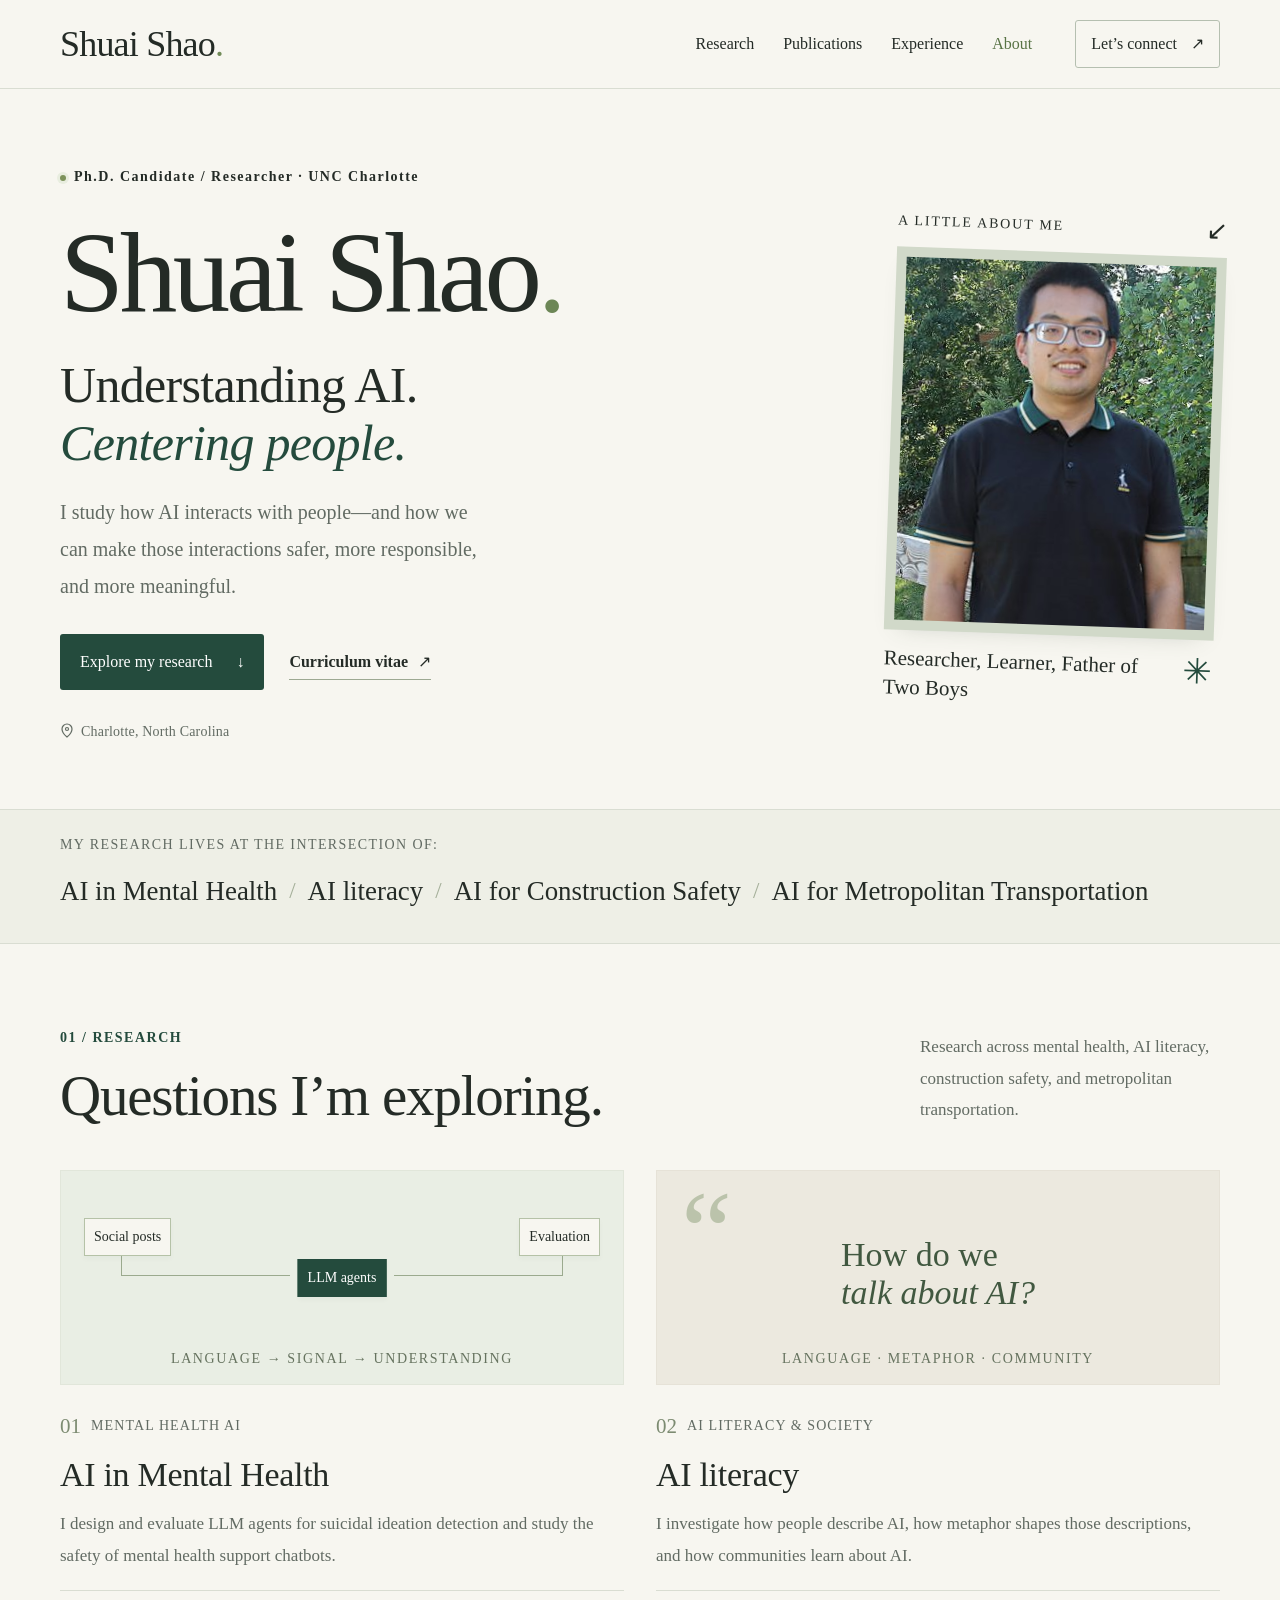
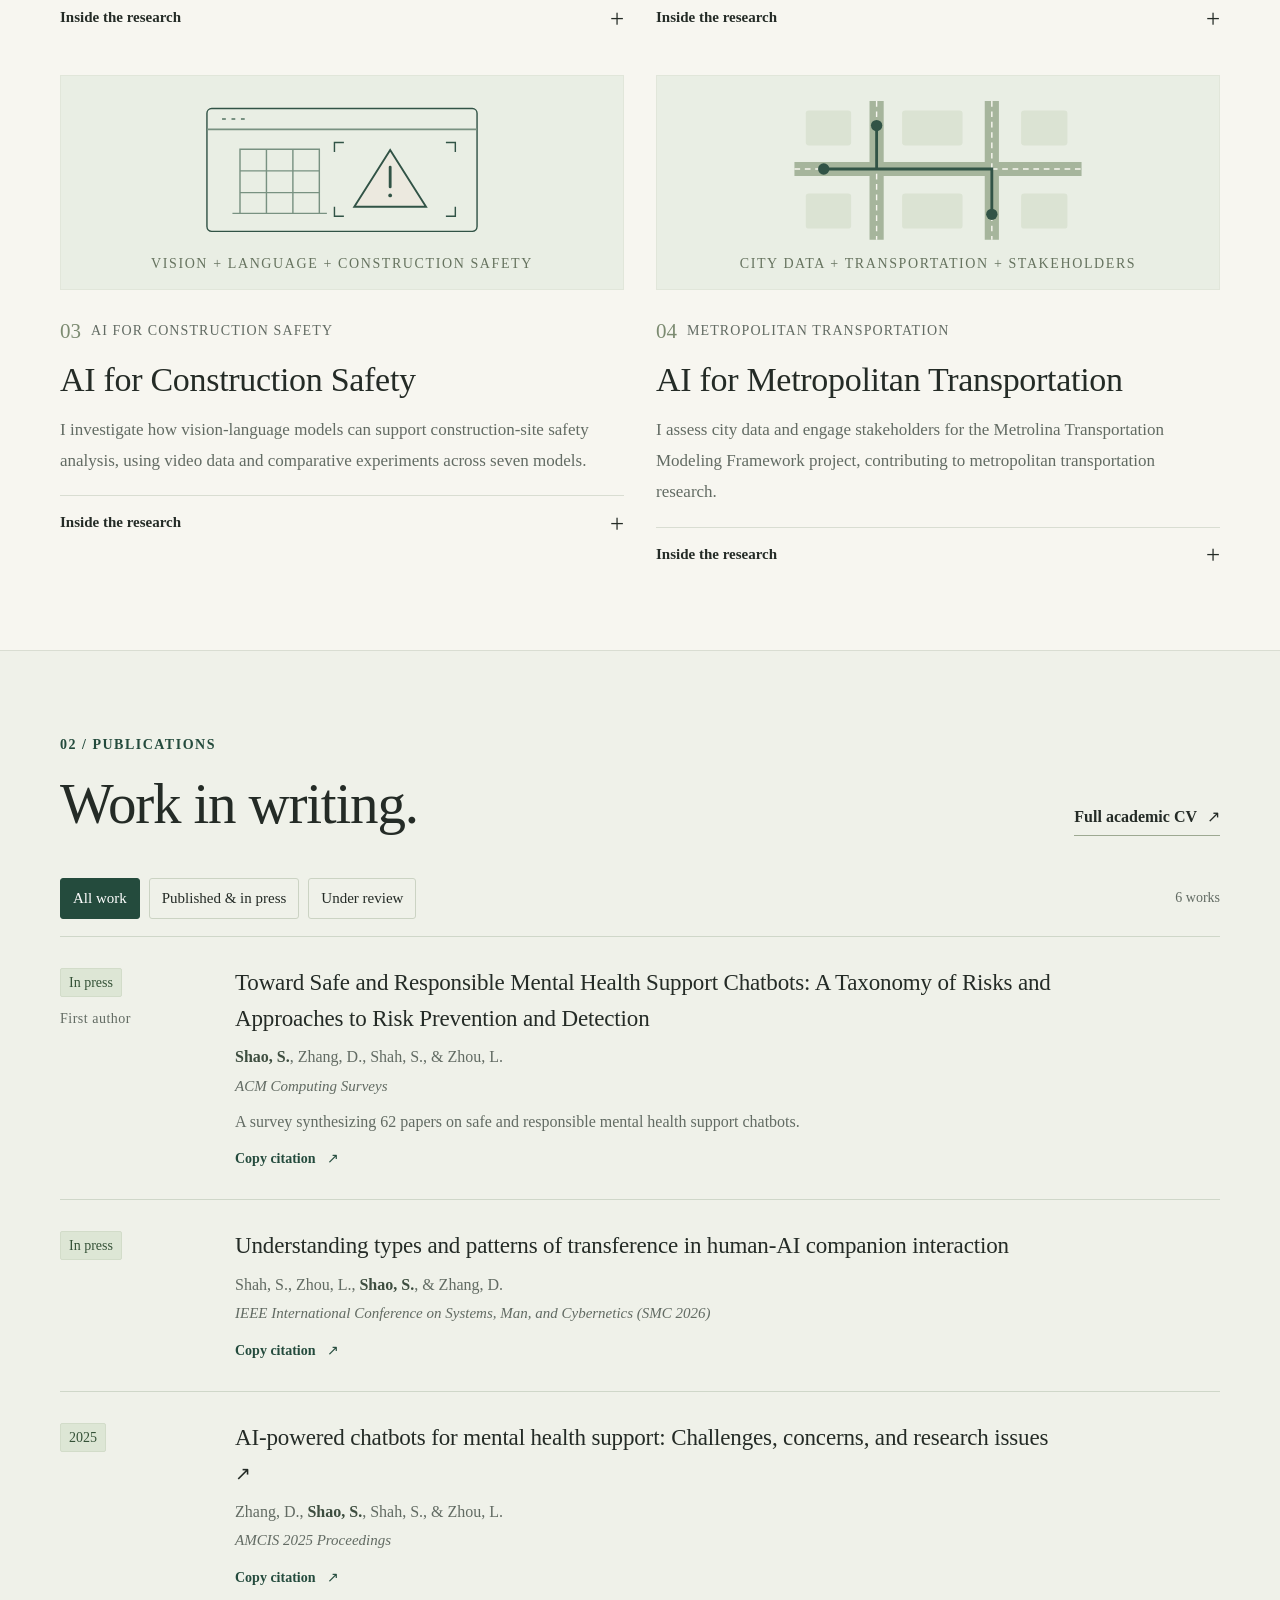
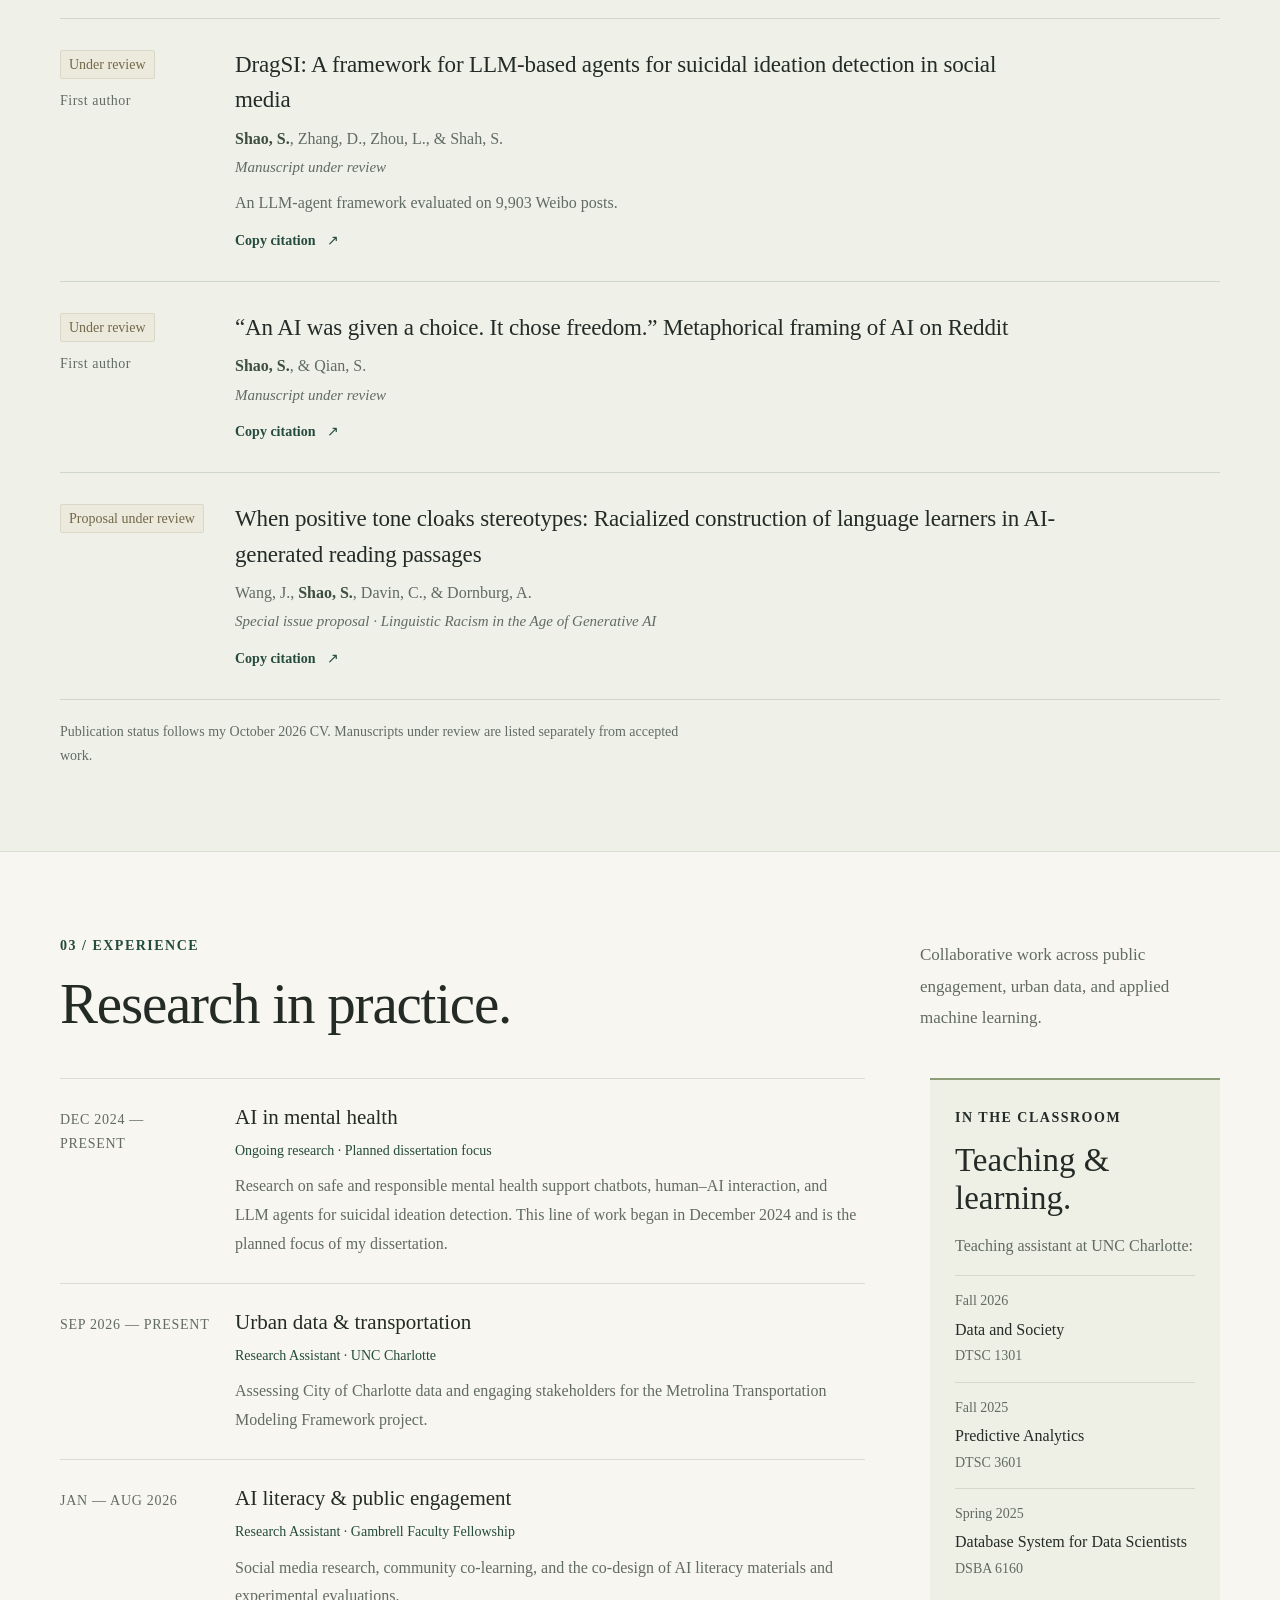
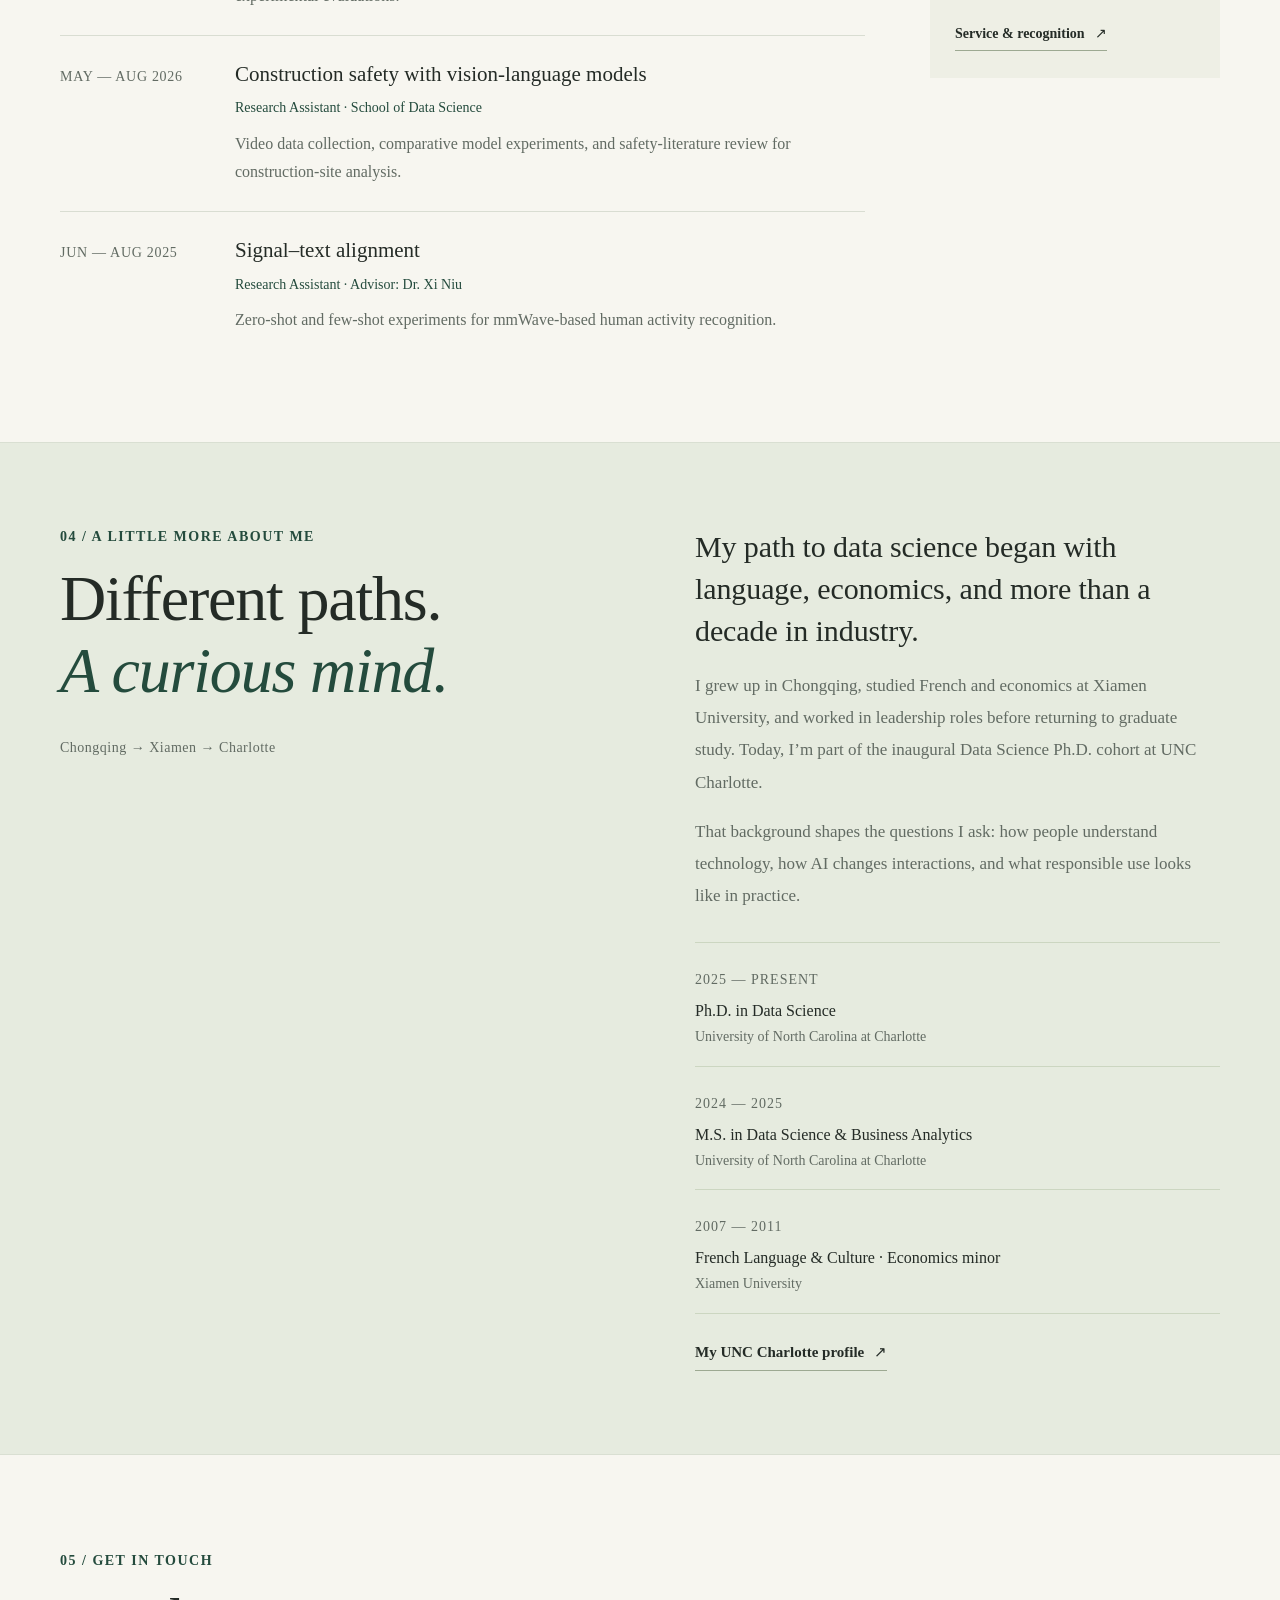
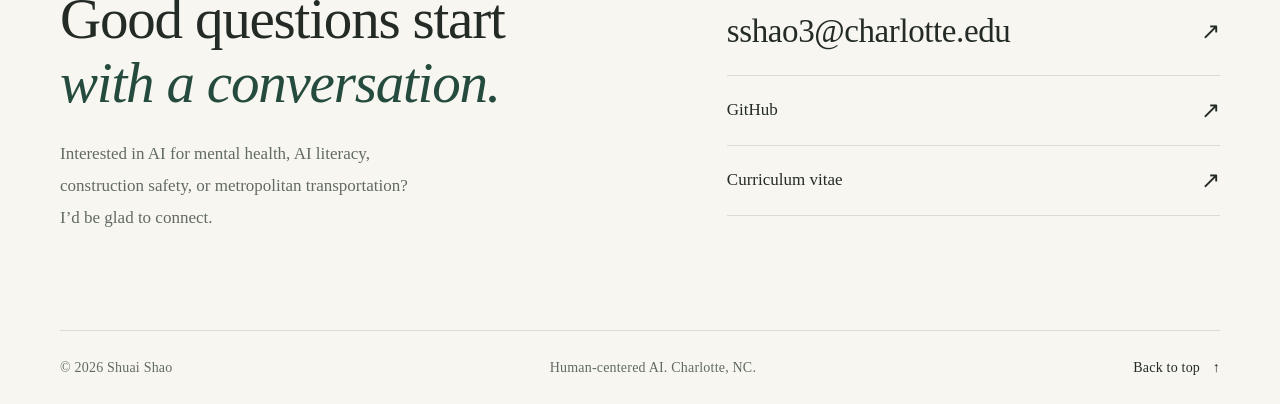
==== commit f06501c9: "Align research strip with the shared page margins" ====
--- a/index.html
+++ b/index.html
@@ -14,7 +14,7 @@
   <link rel="canonical" href="https://shuaishao88.github.io/">
   <title>Shuai Shao — Human-centered AI research</title>
   <link rel="icon" href="assets/favicon.svg" type="image/svg+xml">
-  <link rel="stylesheet" href="styles.css?v=20261023-4">
+  <link rel="stylesheet" href="styles.css?v=20261023-5">
   <script src="data.js?v=20261023-4" defer></script>
   <script src="script.js" defer></script>
 </head>
--- a/styles.css
+++ b/styles.css
@@ -24,7 +24,7 @@
 .focus-inner a{display:block;flex:none;max-width:none}
 .focus-inner p span{margin-inline:0;flex:none}
 .focus-inner p:focus-visible{outline:2px solid var(--green);outline-offset:6px}
-@media(min-width:1024px){.focus-inner{width:min(1500px,calc(100% - 64px))}.focus-inner p{font-size:clamp(23px,2.1vw,28px)}}
+@media(min-width:1024px){.focus-inner p{font-size:clamp(23px,2.1vw,28px)}}
 .focus-inner a:hover{text-decoration:underline;text-underline-offset:5px}
 .research-art{min-height:215px}
 .diagram-small{padding-inline:10px;line-height:1.35;bottom:15px}
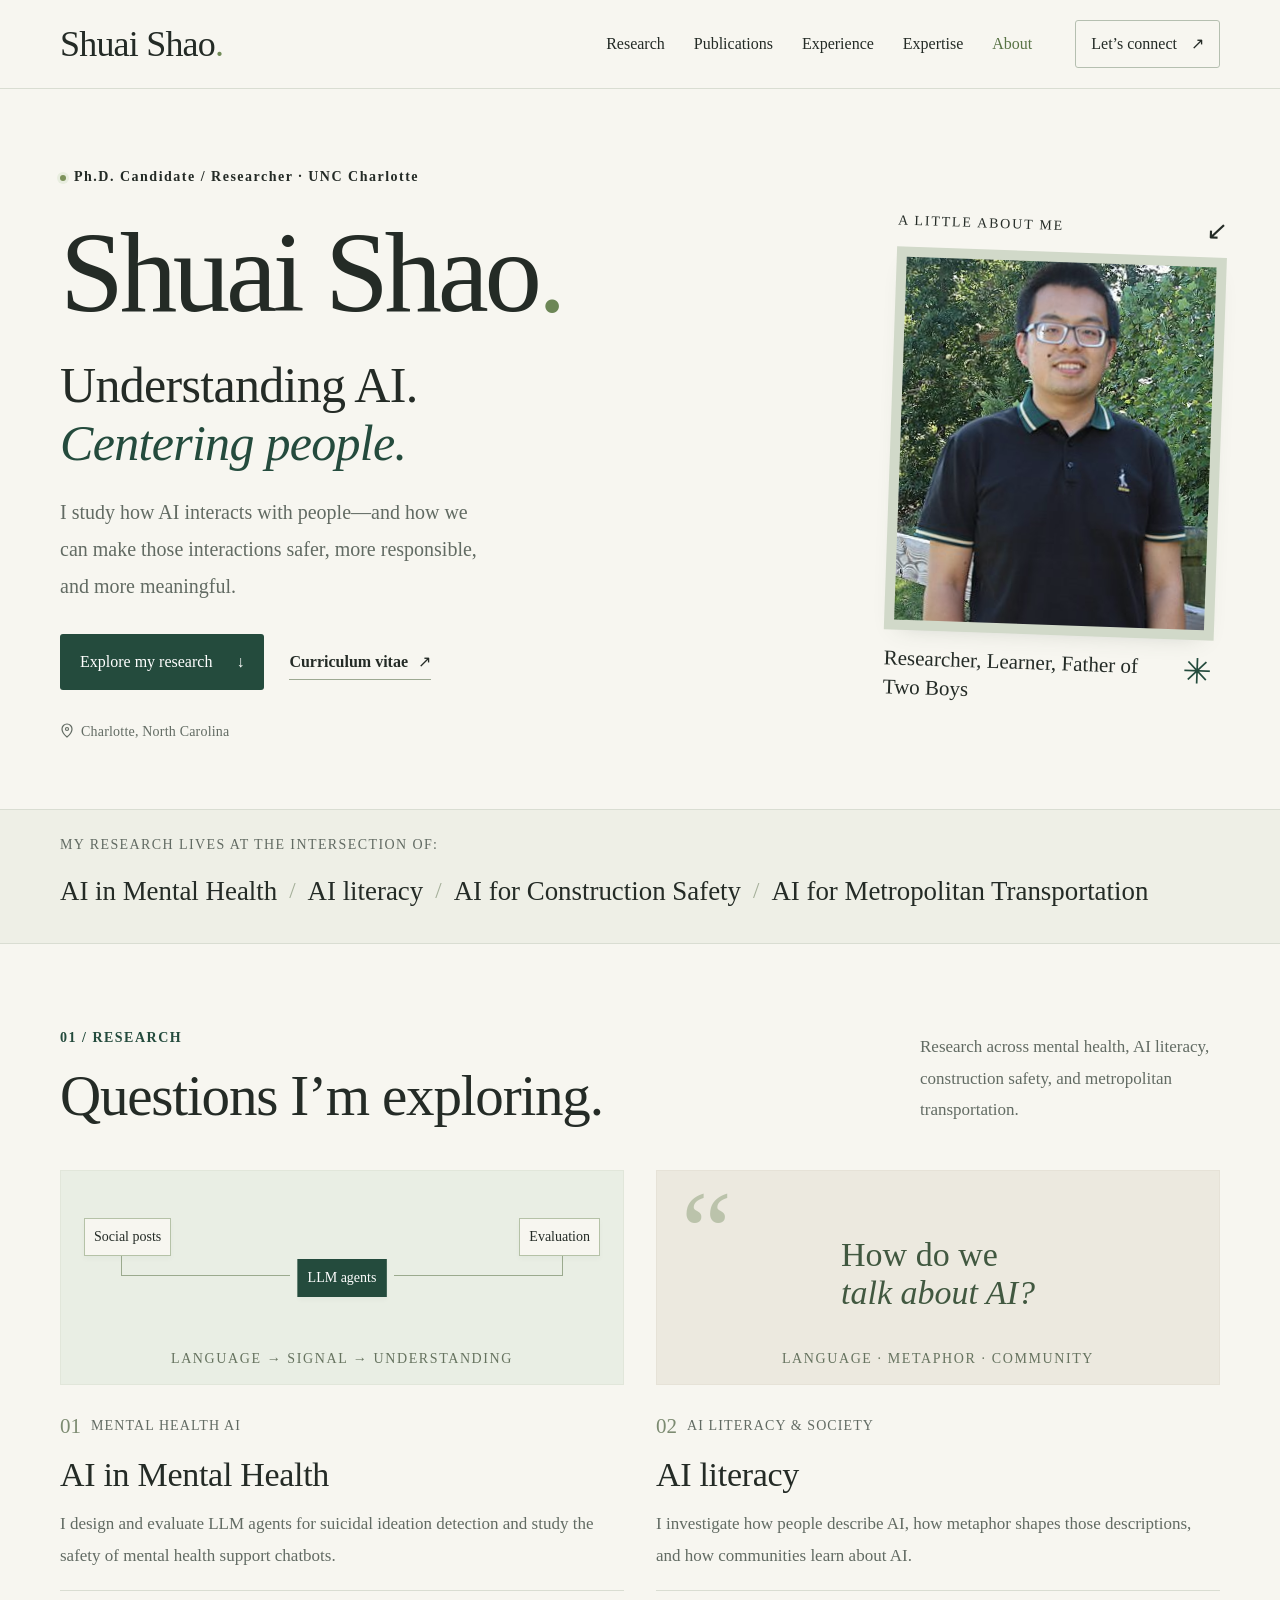
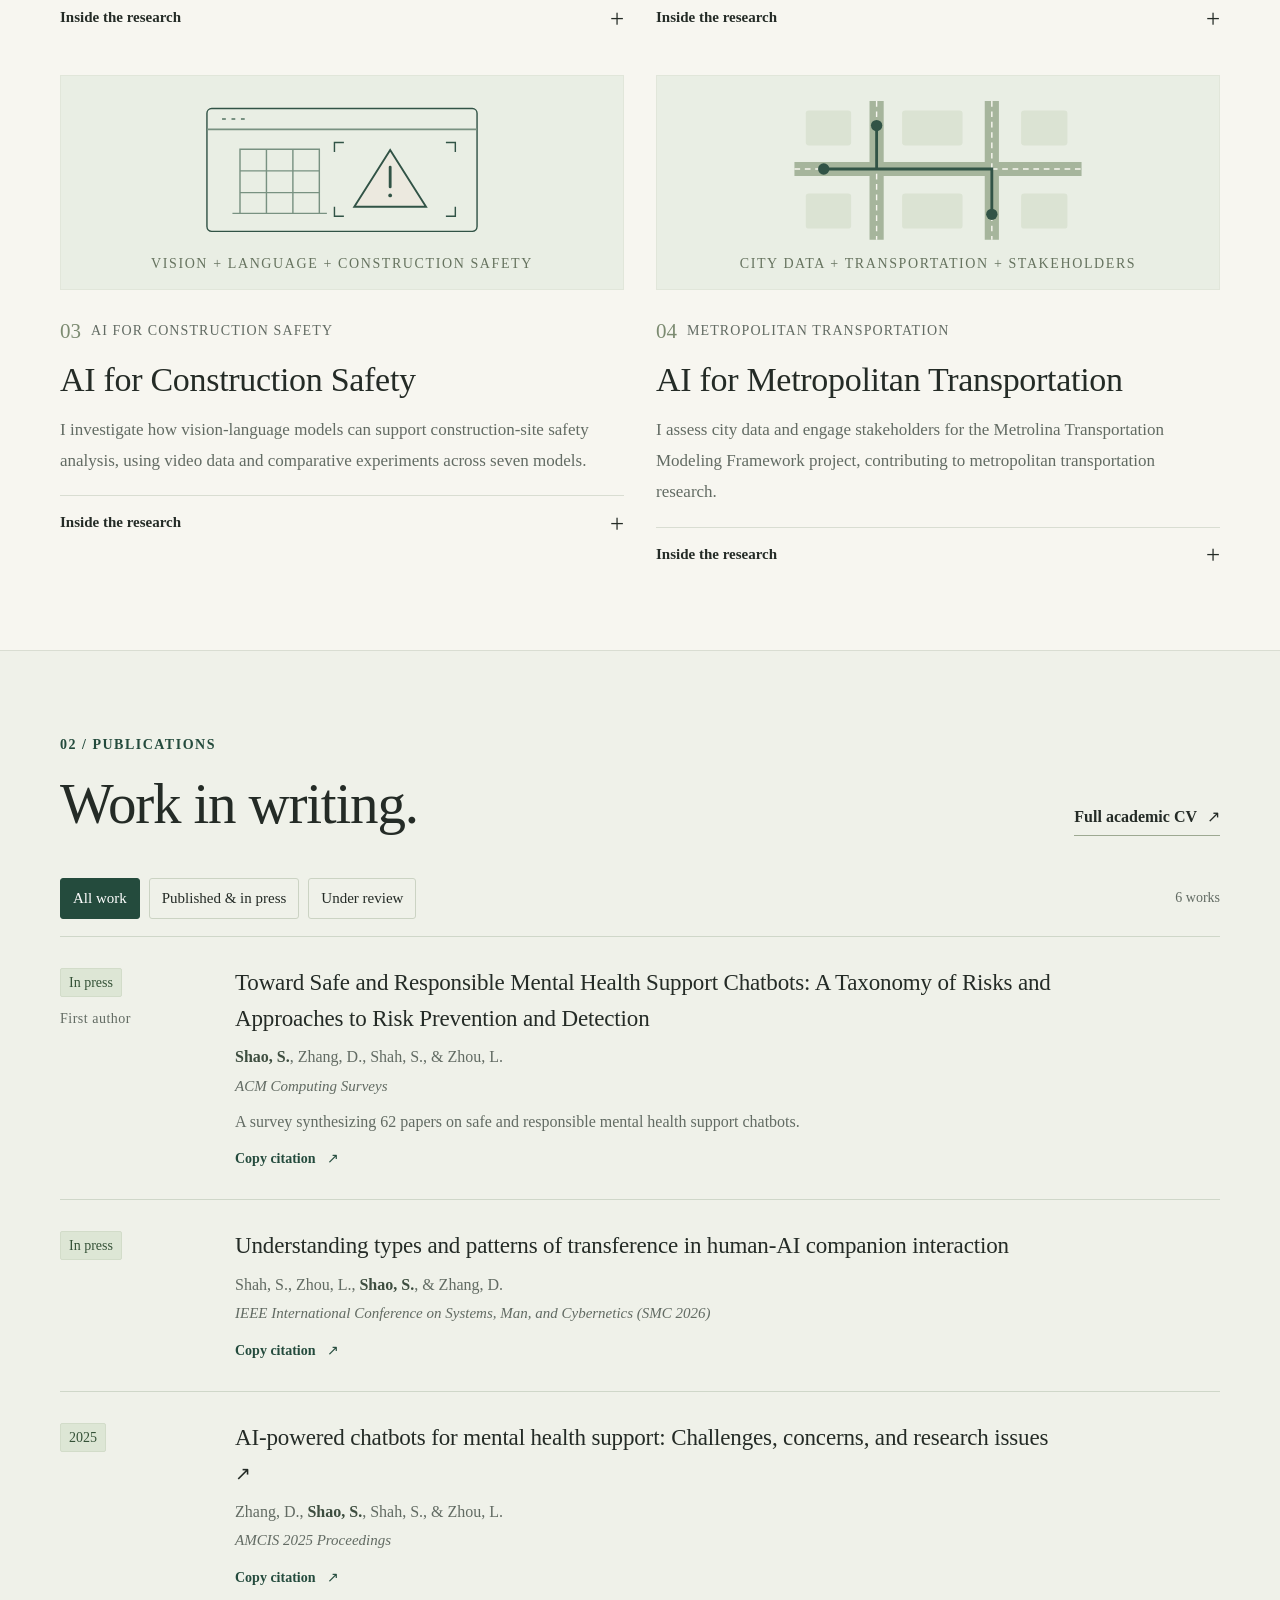
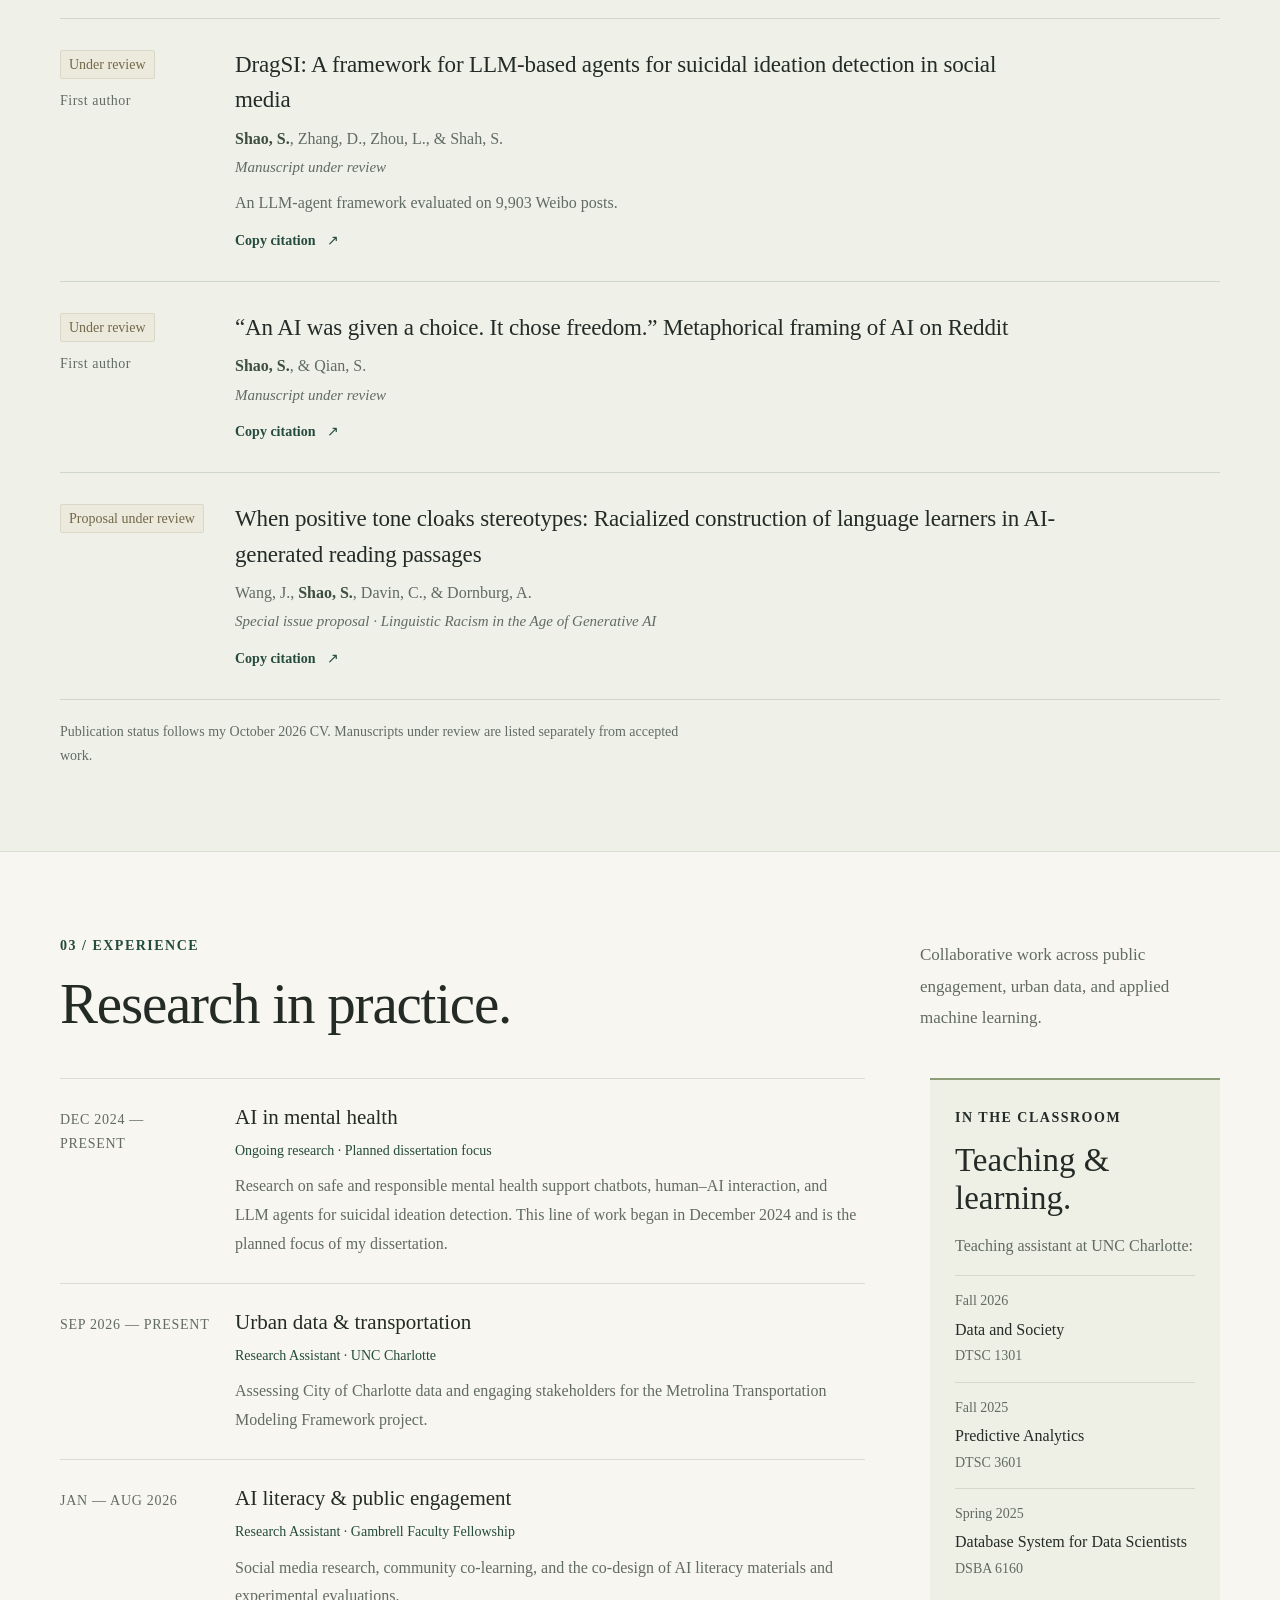
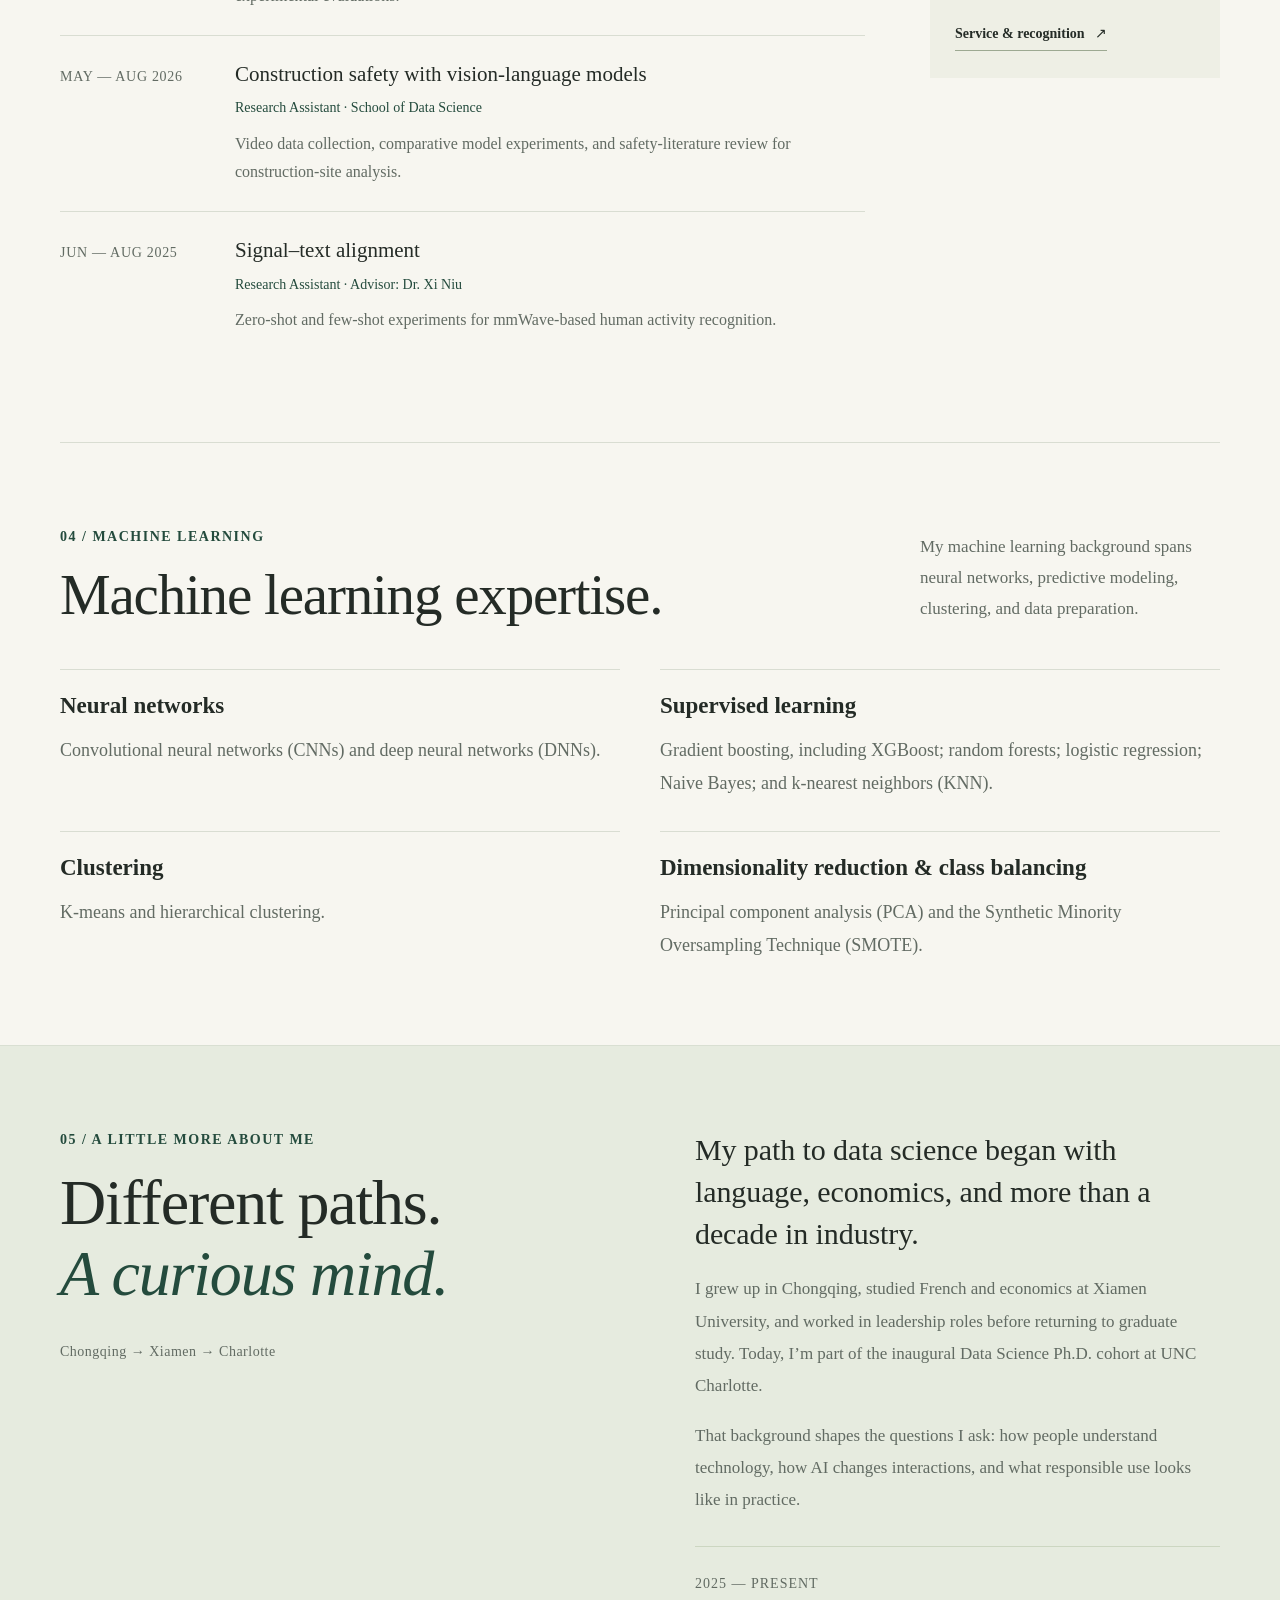
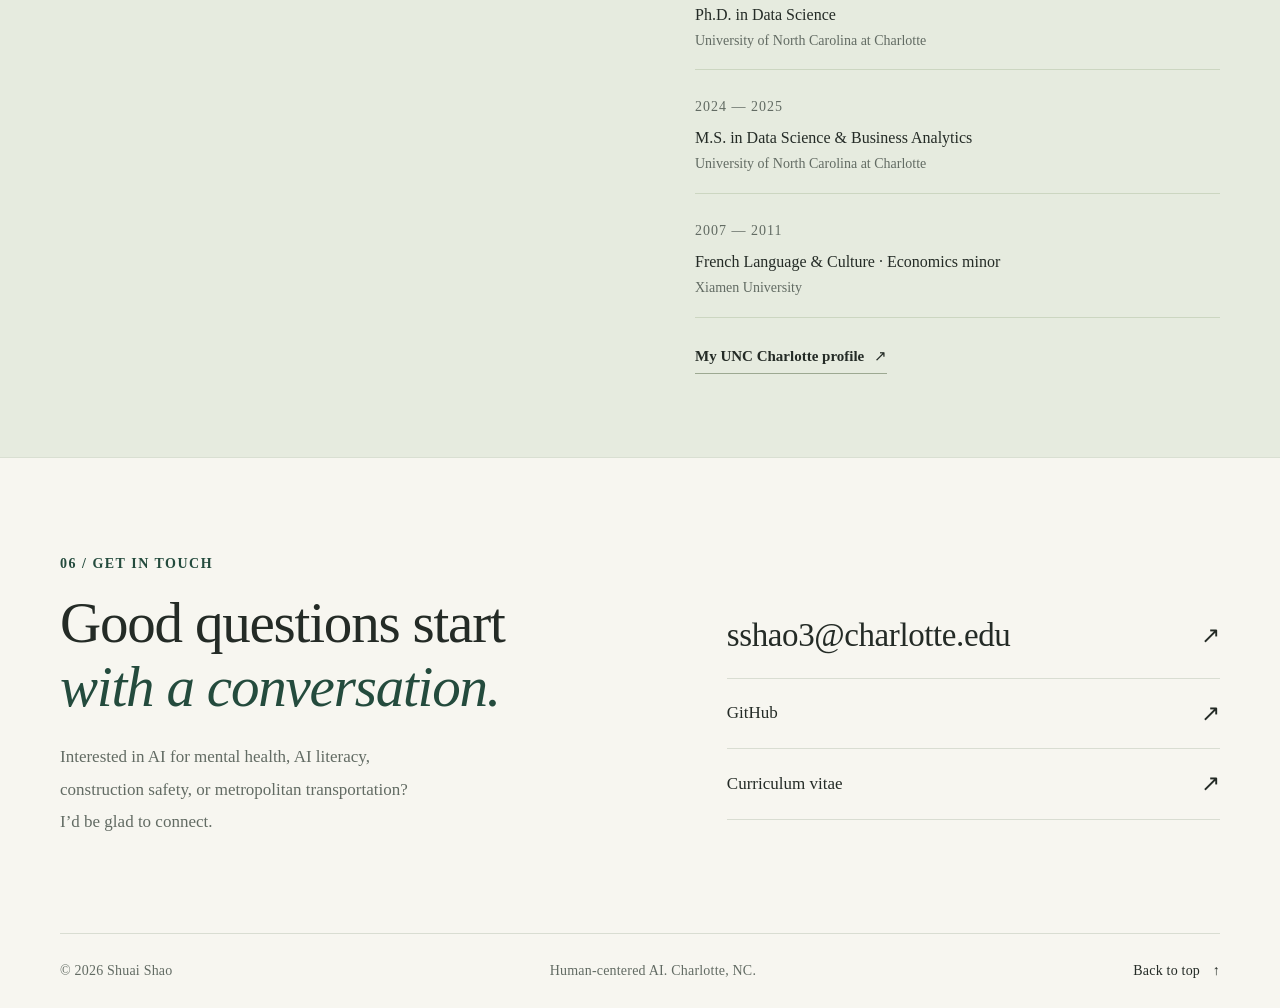
==== commit db754cd5: "Add machine learning expertise to the portfolio and CV" ====
--- a/index.html
+++ b/index.html
@@ -14,7 +14,7 @@
   <link rel="canonical" href="https://shuaishao88.github.io/">
   <title>Shuai Shao — Human-centered AI research</title>
   <link rel="icon" href="assets/favicon.svg" type="image/svg+xml">
-  <link rel="stylesheet" href="styles.css?v=20261023-5">
+  <link rel="stylesheet" href="styles.css?v=20261023-6">
   <script src="data.js?v=20261023-4" defer></script>
   <script src="script.js" defer></script>
 </head>
@@ -25,7 +25,7 @@
       <a class="wordmark" href="#" aria-label="Shuai Shao, home">Shuai Shao<span class="wordmark-dot">.</span></a>
       <button class="menu-toggle" aria-expanded="false" aria-controls="site-nav">Menu <span aria-hidden="true">+</span></button>
       <nav id="site-nav" aria-label="Main navigation">
-        <a href="#research">Research</a><a href="#publications">Publications</a><a href="#experience">Experience</a><a href="#about">About</a>
+        <a href="#research">Research</a><a href="#publications">Publications</a><a href="#experience">Experience</a><a href="#expertise">Expertise</a><a href="#about">About</a>
         <a class="nav-contact" href="#contact">Let’s connect <span aria-hidden="true">↗</span></a>
       </nav>
     </div>
@@ -72,8 +72,17 @@
         <article class="experience-row"><p class="experience-date">JUN — AUG 2025</p><div><h3>Signal–text alignment</h3><p class="experience-place">Research Assistant · Advisor: Dr. Xi Niu</p><p>Zero-shot and few-shot experiments for mmWave-based human activity recognition.</p></div></article>
       </div><aside class="teaching-aside"><p class="eyebrow">IN THE CLASSROOM</p><h3>Teaching & learning.</h3><p>Teaching assistant at UNC Charlotte:</p><ul><li><span>Fall 2026</span>Data and Society<small>DTSC 1301</small></li><li><span>Fall 2025</span>Predictive Analytics<small>DTSC 3601</small></li><li><span>Spring 2025</span>Database System for Data Scientists<small>DSBA 6160</small></li></ul><a class="text-link" href="cv.html#service">Service & recognition <span aria-hidden="true">↗</span></a></aside></div>
     </section>
-    <section id="about" class="about-section"><div class="wrap section about-layout"><div><p class="eyebrow section-number">04 / A LITTLE MORE ABOUT ME</p><h2>Different paths.<br><em>A curious mind.</em></h2><p class="about-location">Chongqing → Xiamen → Charlotte</p></div><div class="about-copy"><p class="about-lead">My path to data science began with language, economics, and more than a decade in industry.</p><p>I grew up in Chongqing, studied French and economics at Xiamen University, and worked in leadership roles before returning to graduate study. Today, I’m part of the inaugural Data Science Ph.D. cohort at UNC Charlotte.</p><p>That background shapes the questions I ask: how people understand technology, how AI changes interactions, and what responsible use looks like in practice.</p><div class="education"><div><span class="education-year">2025 — PRESENT</span><h3>Ph.D. in Data Science</h3><p>University of North Carolina at Charlotte</p></div><div><span class="education-year">2024 — 2025</span><h3>M.S. in Data Science & Business Analytics</h3><p>University of North Carolina at Charlotte</p></div><div><span class="education-year">2007 — 2011</span><h3>French Language & Culture · Economics minor</h3><p>Xiamen University</p></div></div><a class="text-link" href="https://datasciencephd.charlotte.edu/shuai-shao/" target="_blank" rel="noopener noreferrer">My UNC Charlotte profile <span aria-hidden="true">↗</span></a></div></div></section>
-    <section id="contact" class="section wrap contact-section" aria-labelledby="contact-title"><div><p class="eyebrow section-number">05 / GET IN TOUCH</p><h2 id="contact-title">Good questions start<br><em>with a conversation.</em></h2><p>Interested in AI for mental health, AI literacy, construction safety, or metropolitan transportation? I’d be glad to connect.</p></div><div class="contact-links"><a class="contact-email" href="mailto:sshao3@charlotte.edu">sshao3@charlotte.edu <span aria-hidden="true">↗</span></a><a href="https://github.com/ShuaiShao88" target="_blank" rel="noopener noreferrer">GitHub <span aria-hidden="true">↗</span></a><a href="cv.html">Curriculum vitae <span aria-hidden="true">↗</span></a></div></section>
+    <section id="expertise" class="section wrap expertise-section" aria-labelledby="expertise-title">
+      <div class="section-heading"><div><p class="eyebrow section-number">04 / MACHINE LEARNING</p><h2 id="expertise-title">Machine learning expertise.</h2></div><p class="section-intro">My machine learning background spans neural networks, predictive modeling, clustering, and data preparation.</p></div>
+      <dl class="expertise-grid">
+        <div><dt>Neural networks</dt><dd>Convolutional neural networks (CNNs) and deep neural networks (DNNs).</dd></div>
+        <div><dt>Supervised learning</dt><dd>Gradient boosting, including XGBoost; random forests; logistic regression; Naive Bayes; and k-nearest neighbors (KNN).</dd></div>
+        <div><dt>Clustering</dt><dd>K-means and hierarchical clustering.</dd></div>
+        <div><dt>Dimensionality reduction & class balancing</dt><dd>Principal component analysis (PCA) and the Synthetic Minority Oversampling Technique (SMOTE).</dd></div>
+      </dl>
+    </section>
+    <section id="about" class="about-section"><div class="wrap section about-layout"><div><p class="eyebrow section-number">05 / A LITTLE MORE ABOUT ME</p><h2>Different paths.<br><em>A curious mind.</em></h2><p class="about-location">Chongqing → Xiamen → Charlotte</p></div><div class="about-copy"><p class="about-lead">My path to data science began with language, economics, and more than a decade in industry.</p><p>I grew up in Chongqing, studied French and economics at Xiamen University, and worked in leadership roles before returning to graduate study. Today, I’m part of the inaugural Data Science Ph.D. cohort at UNC Charlotte.</p><p>That background shapes the questions I ask: how people understand technology, how AI changes interactions, and what responsible use looks like in practice.</p><div class="education"><div><span class="education-year">2025 — PRESENT</span><h3>Ph.D. in Data Science</h3><p>University of North Carolina at Charlotte</p></div><div><span class="education-year">2024 — 2025</span><h3>M.S. in Data Science & Business Analytics</h3><p>University of North Carolina at Charlotte</p></div><div><span class="education-year">2007 — 2011</span><h3>French Language & Culture · Economics minor</h3><p>Xiamen University</p></div></div><a class="text-link" href="https://datasciencephd.charlotte.edu/shuai-shao/" target="_blank" rel="noopener noreferrer">My UNC Charlotte profile <span aria-hidden="true">↗</span></a></div></div></section>
+    <section id="contact" class="section wrap contact-section" aria-labelledby="contact-title"><div><p class="eyebrow section-number">06 / GET IN TOUCH</p><h2 id="contact-title">Good questions start<br><em>with a conversation.</em></h2><p>Interested in AI for mental health, AI literacy, construction safety, or metropolitan transportation? I’d be glad to connect.</p></div><div class="contact-links"><a class="contact-email" href="mailto:sshao3@charlotte.edu">sshao3@charlotte.edu <span aria-hidden="true">↗</span></a><a href="https://github.com/ShuaiShao88" target="_blank" rel="noopener noreferrer">GitHub <span aria-hidden="true">↗</span></a><a href="cv.html">Curriculum vitae <span aria-hidden="true">↗</span></a></div></section>
   </main>
   <footer class="site-footer wrap"><p>© <span id="year">2026</span> Shuai Shao</p><p>Human-centered AI. Charlotte, NC.</p><a href="#main">Back to top <span aria-hidden="true">↑</span></a></footer>
   <div id="toast" role="status" aria-live="polite"></div>
--- a/styles.css
+++ b/styles.css
@@ -66,5 +66,14 @@
   .cv-nav .button{font-size:14px;padding:8px;gap:8px}
 }
 
+
+/* Methods are grouped for readable scanning on desktop and phone screens. */
+.expertise-section{border-top:1px solid var(--line)}
+.expertise-grid{display:grid;grid-template-columns:repeat(2,minmax(0,1fr));gap:30px 40px;margin:0}
+.expertise-grid>div{border-top:1px solid var(--line);padding-top:20px;min-width:0}
+.expertise-grid dt{font-size:23px;font-weight:600;line-height:1.4;margin-bottom:12px}
+.expertise-grid dd{font-size:18px;line-height:1.85;color:var(--muted);margin:0}
+@media(max-width:620px){.expertise-grid{grid-template-columns:1fr;gap:26px}.expertise-grid dt{font-size:23px}.expertise-grid dd{font-size:18px}}
+
 @media(prefers-reduced-motion:reduce){html{scroll-behavior:auto}*,*::before,*::after{transition:none!important;animation:none!important}}
 @media print{@page{size:A4;margin:15mm}body{background:white;color:#111}.site-header,.site-footer,.cv-nav,#toast,.skip-link{display:none!important}.cv-document{max-width:none;padding:0;margin:0}.cv-title{margin-bottom:20px;padding-bottom:15px}.cv-title h1{font-size:46px;letter-spacing:-1px}.cv-title .cv-role{font-size:16px}.cv-title .cv-contact{font-size:14px}.cv-section{margin-top:20px}.cv-section h2{font-size:14px;break-after:avoid}.cv-section h3{font-size:14px;break-after:avoid}.cv-section p,.cv-section li{font-size:14px;line-height:1.55}.cv-section .cv-dates,.cv-footnote{font-size:14px}.cv-entry{break-inside:avoid}.cv-list li{break-inside:avoid;margin-bottom:9px}a{color:inherit}.cv-footnote{margin-top:20px}}
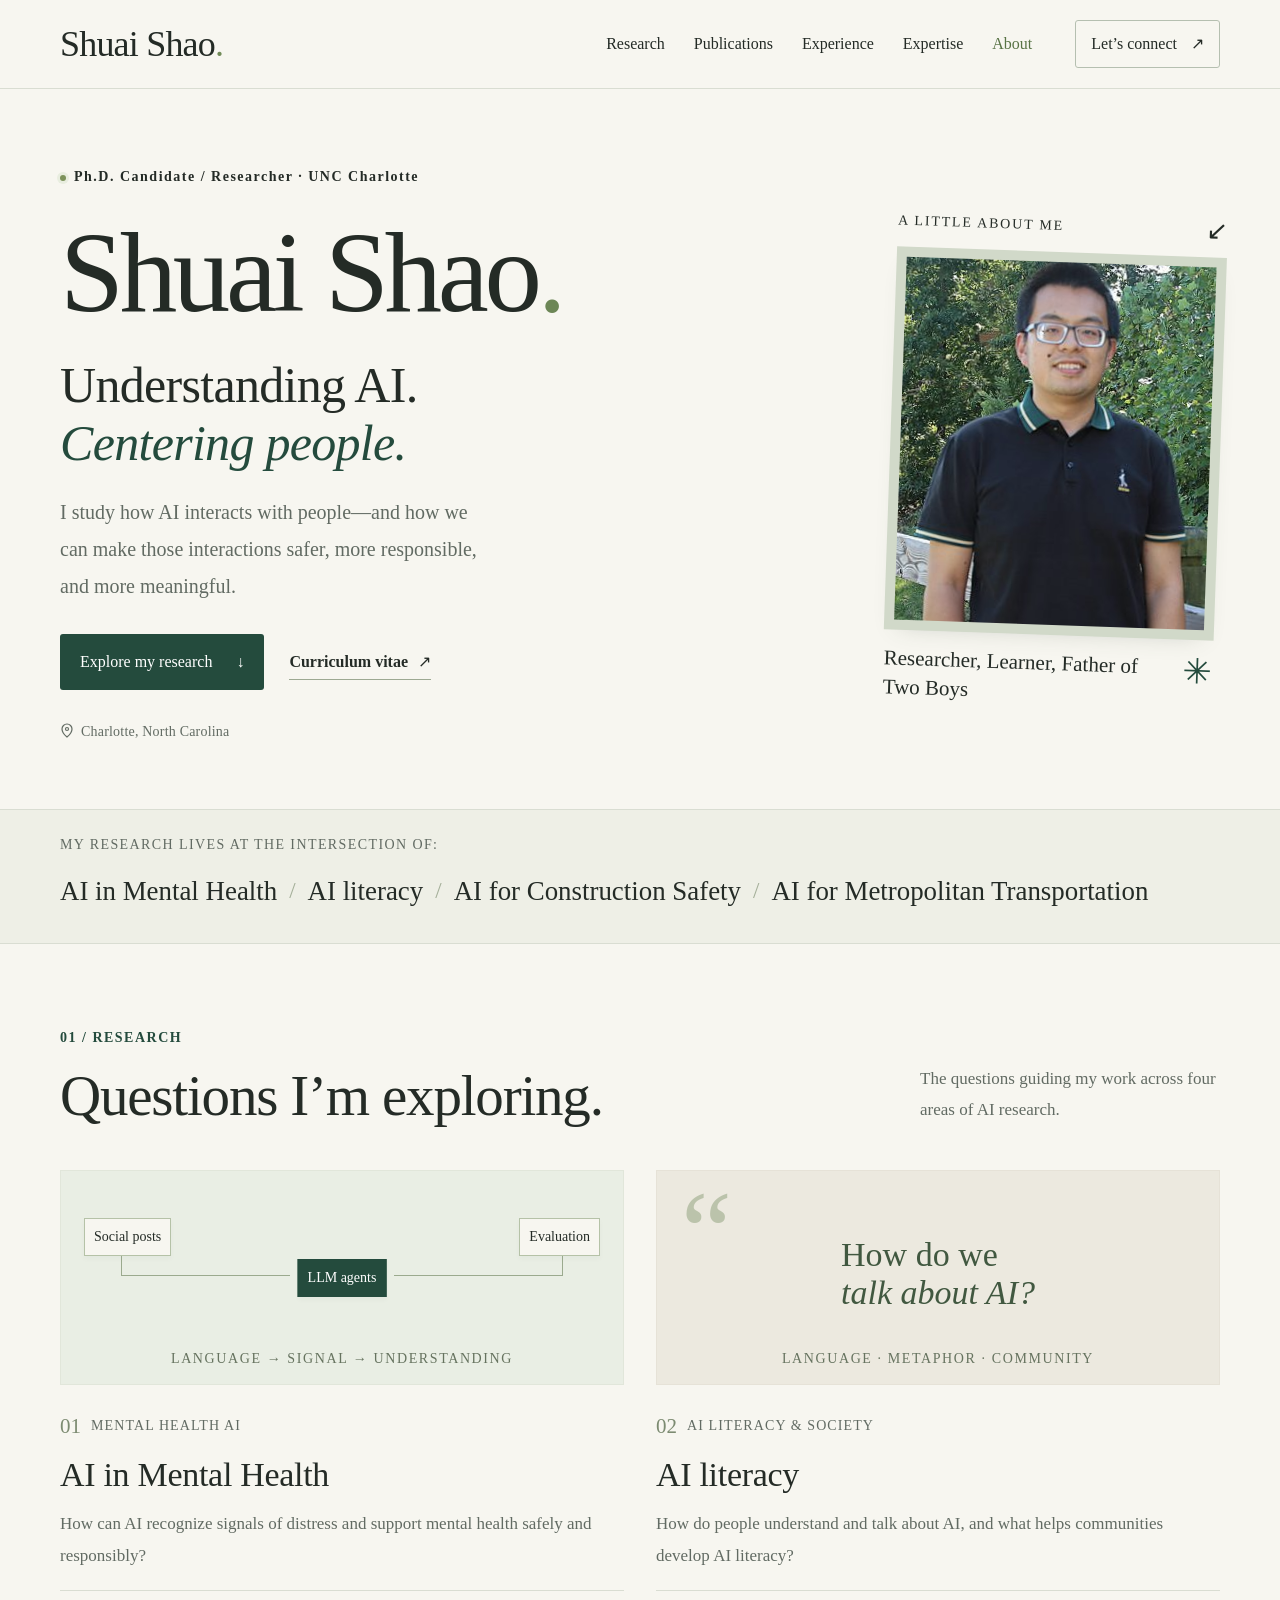
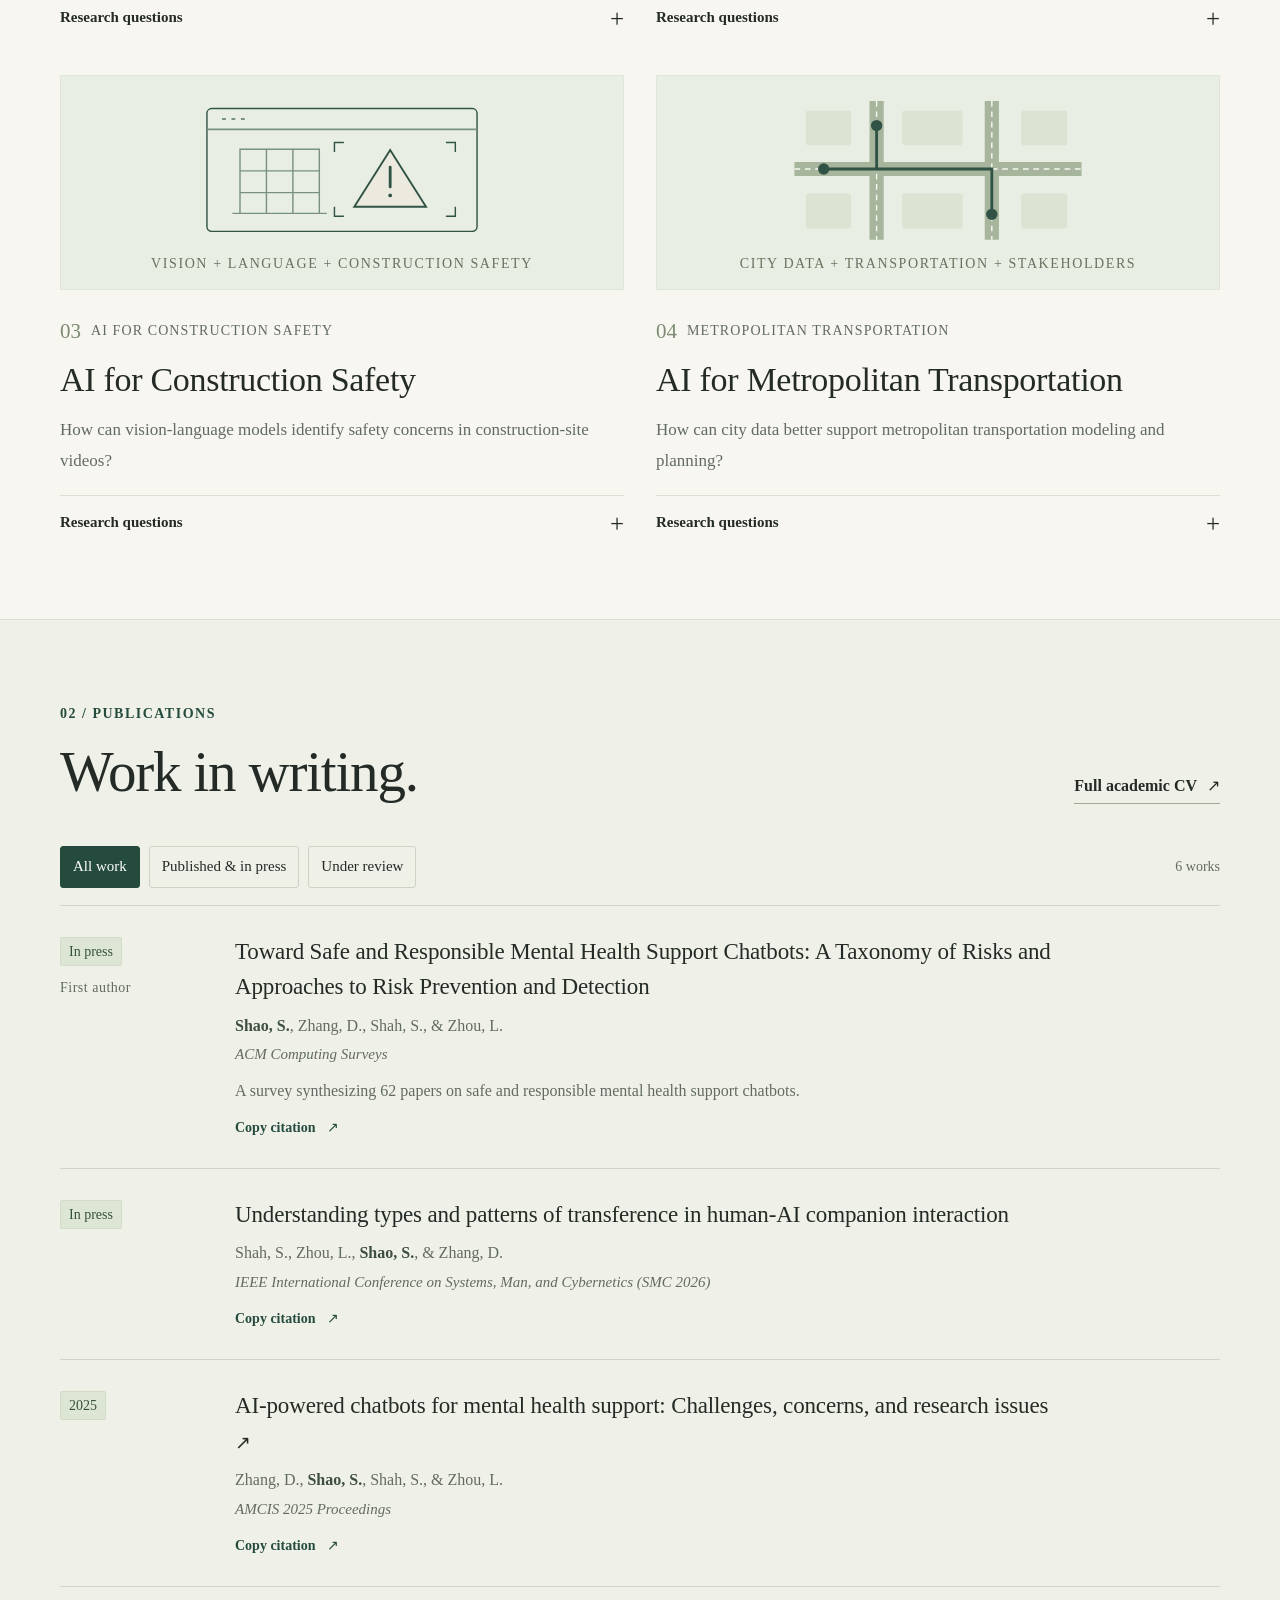
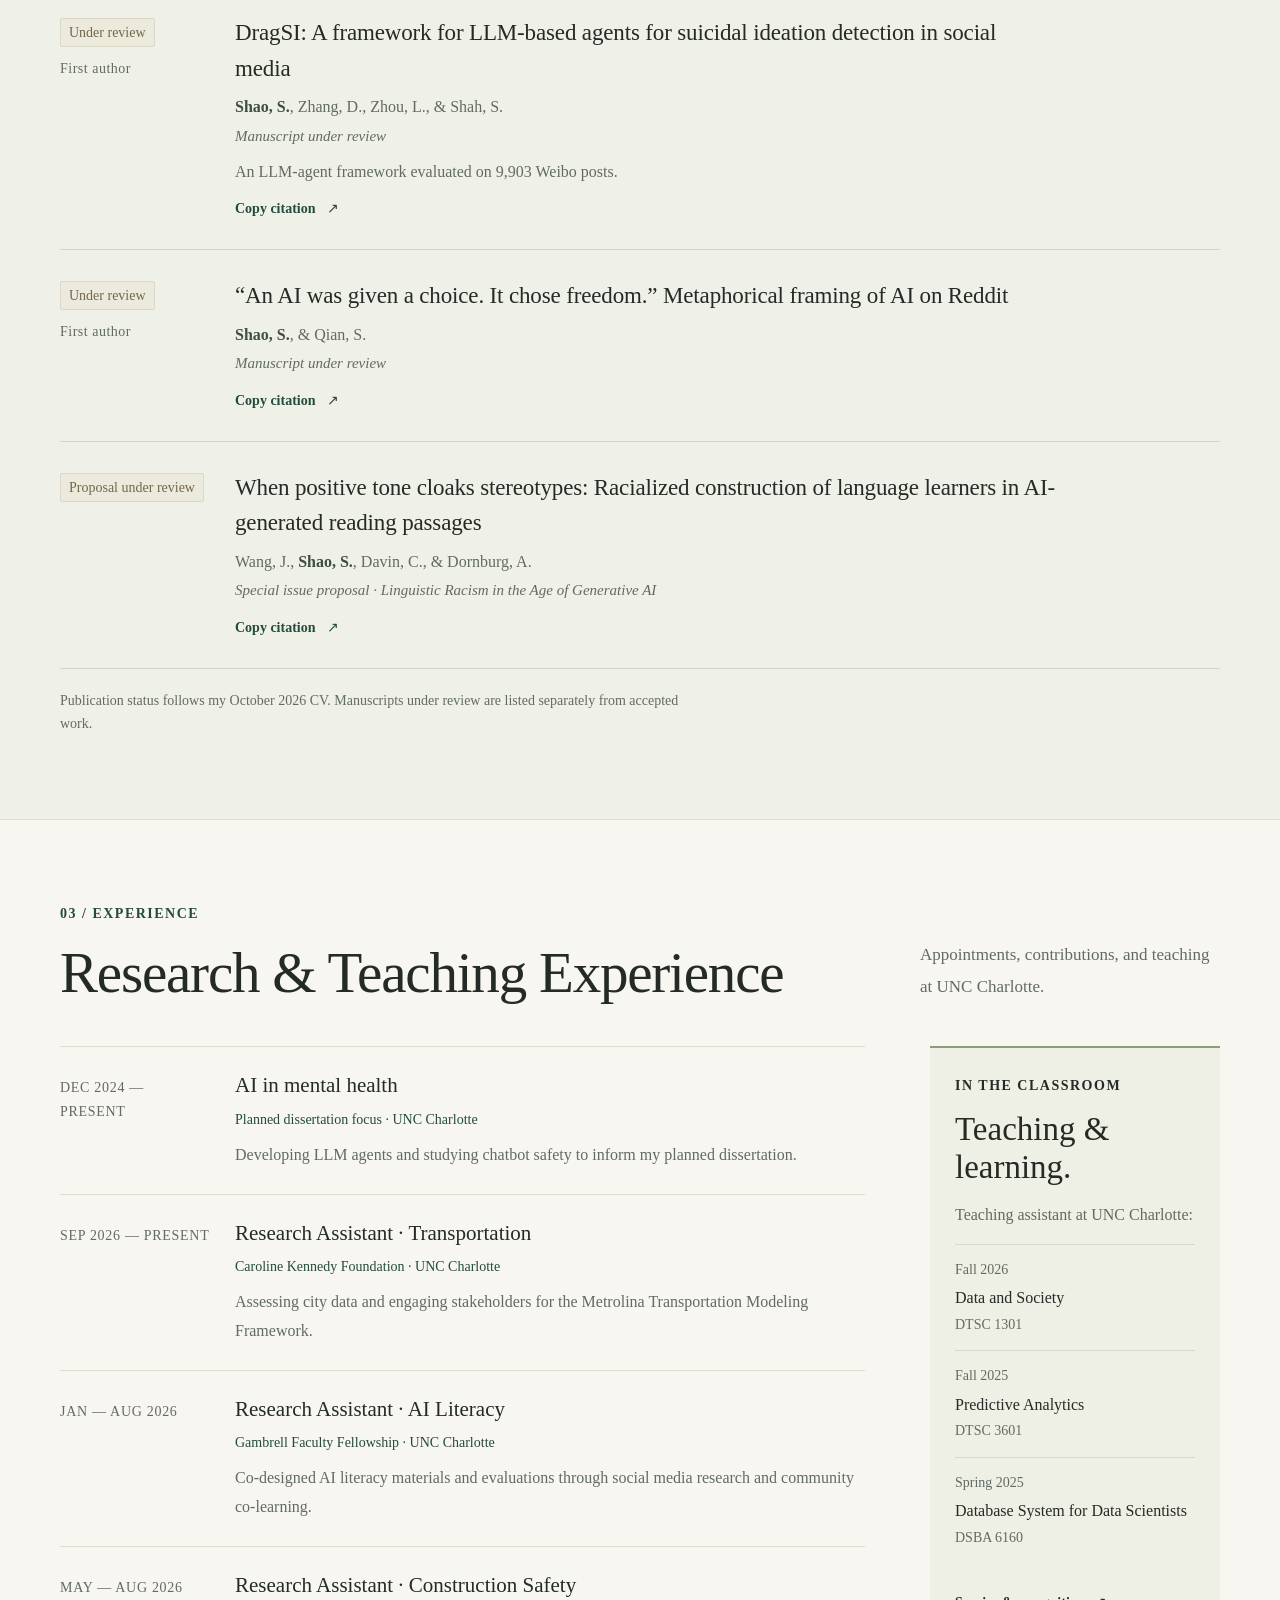
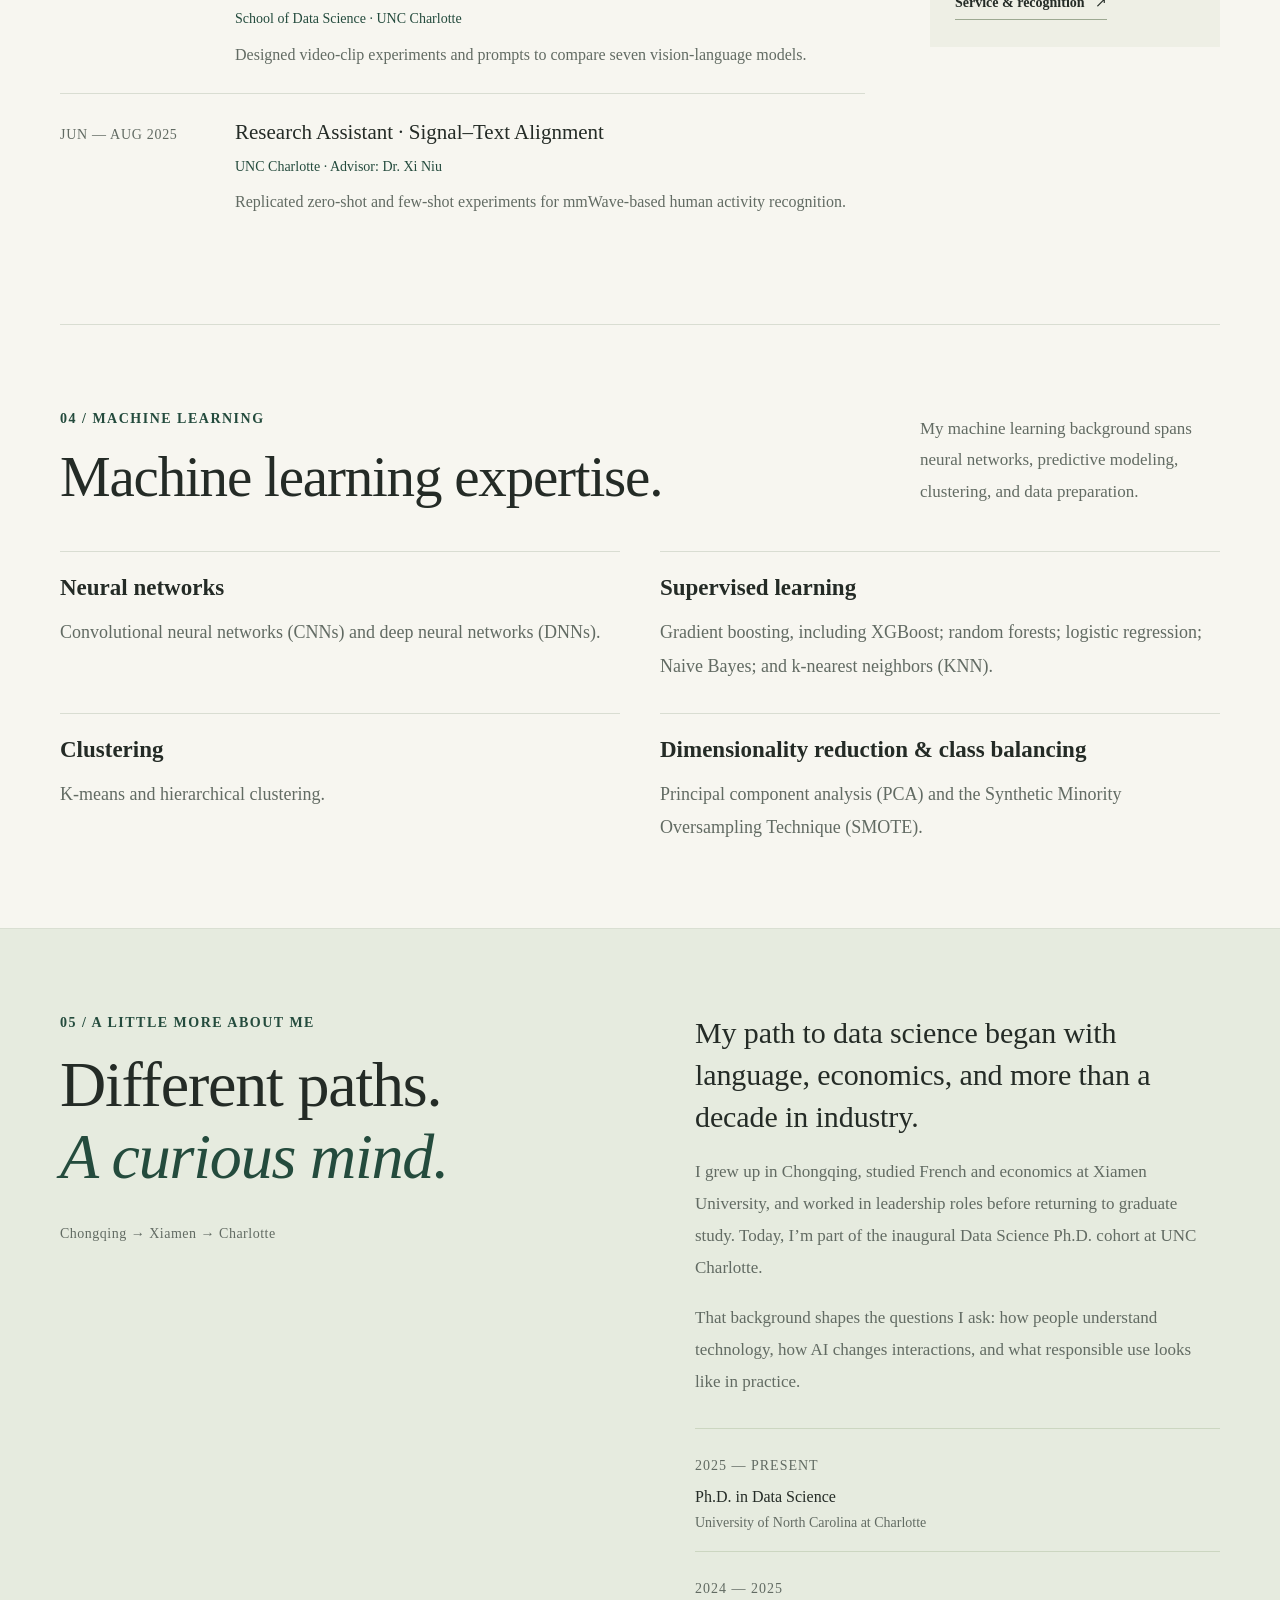
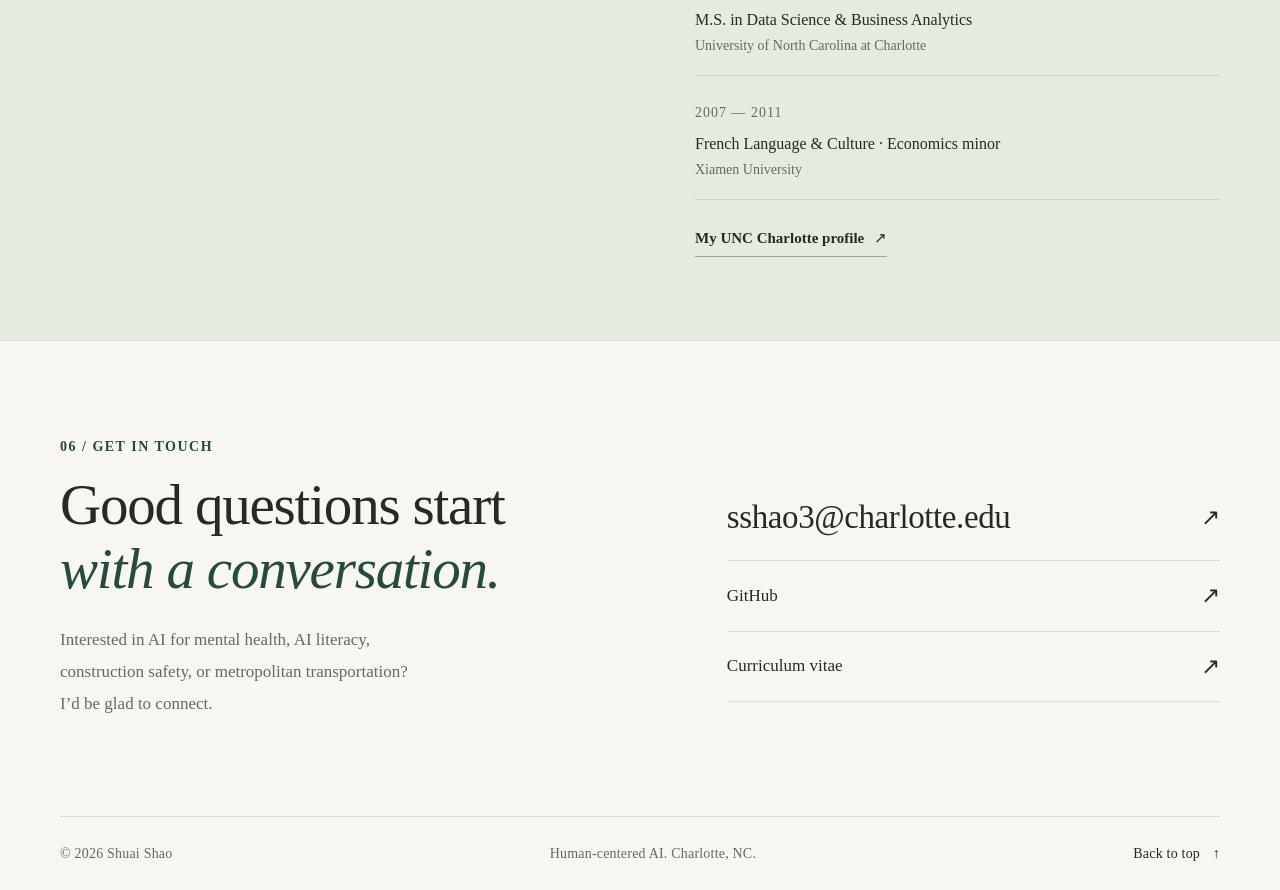
==== commit 5f4089a3: "Clarify research questions and streamline experience summaries" ====
--- a/index.html
+++ b/index.html
@@ -14,9 +14,9 @@
   <link rel="canonical" href="https://shuaishao88.github.io/">
   <title>Shuai Shao — Human-centered AI research</title>
   <link rel="icon" href="assets/favicon.svg" type="image/svg+xml">
-  <link rel="stylesheet" href="styles.css?v=20261023-6">
+  <link rel="stylesheet" href="styles.css?v=20261023-7">
   <script src="data.js?v=20261023-4" defer></script>
-  <script src="script.js" defer></script>
+  <script src="script.js?v=20261023-7" defer></script>
 </head>
 <body>
   <a class="skip-link" href="#main">Skip to content</a>
@@ -48,12 +48,12 @@
     </section>
     <div class="focus-strip"><div class="wrap focus-inner"><span class="strip-label">MY RESEARCH LIVES AT THE INTERSECTION OF:</span><p tabindex="0" role="group" aria-label="Research areas"><a href="#mental-health-research">AI in Mental Health</a> <span aria-hidden="true">/</span> <a href="#ai-literacy-research">AI literacy</a> <span aria-hidden="true">/</span> <a href="#construction-safety-research">AI for Construction Safety</a> <span aria-hidden="true">/</span> <a href="#transportation-research">AI for Metropolitan Transportation</a></p></div></div>
     <section id="research" class="section wrap" aria-labelledby="research-title">
-      <div class="section-heading"><div><p class="eyebrow section-number">01 / RESEARCH</p><h2 id="research-title">Questions I’m exploring.</h2></div><p class="section-intro">Research across mental health, AI literacy, construction safety, and metropolitan transportation.</p></div>
+      <div class="section-heading"><div><p class="eyebrow section-number">01 / RESEARCH</p><h2 id="research-title">Questions I’m exploring.</h2></div><p class="section-intro">The questions guiding my work across four areas of AI research.</p></div>
       <div class="research-grid">
-        <article class="research-item" id="mental-health-research"><div class="research-art art-agents" aria-hidden="true"><span class="diagram-node node-post">Social posts</span><span class="diagram-connector connector-one"></span><span class="diagram-node node-agent">LLM agents</span><span class="diagram-connector connector-two"></span><span class="diagram-node node-safety">Evaluation</span><span class="diagram-small">LANGUAGE → SIGNAL → UNDERSTANDING</span></div><div class="research-category"><span>01</span> MENTAL HEALTH AI</div><h3>AI in Mental Health</h3><p>I design and evaluate LLM agents for suicidal ideation detection and study the safety of mental health support chatbots.</p><details><summary>Inside the research <span aria-hidden="true">+</span></summary><div class="research-detail"><p><strong>DragSI.</strong> I designed the agent architecture, prompts, and lexicon integration, and led evaluation using 9,903 Weibo posts. The framework manuscript is under review.</p><p><strong>Chatbot safety.</strong> My first-author survey synthesizes 62 papers on safe and responsible mental health support chatbots and is in press at <em>ACM Computing Surveys</em>.</p><a href="#publications">Related publications <span aria-hidden="true">↗</span></a></div></details></article>
-        <article class="research-item" id="ai-literacy-research"><div class="research-art art-literacy" aria-hidden="true"><span class="quote-mark">“</span><span class="art-quote">How do we<br><em>talk about AI?</em></span><span class="diagram-small">LANGUAGE · METAPHOR · COMMUNITY</span></div><div class="research-category"><span>02</span> AI LITERACY & SOCIETY</div><h3>AI literacy</h3><p>I investigate how people describe AI, how metaphor shapes those descriptions, and how communities learn about AI.</p><details><summary>Inside the research <span aria-hidden="true">+</span></summary><div class="research-detail"><p><strong>AI discourse.</strong> My research examines metaphorical framing of AI on Reddit.</p><p><strong>Community learning.</strong> Through the Gambrell Faculty Fellowship project, I collected social media data, contributed to community dialogue, and co-designed AI literacy materials and evaluations.</p><a href="#publications">Related publications <span aria-hidden="true">↗</span></a></div></details></article>
-        <article class="research-item" id="construction-safety-research"><div class="research-art art-construction" aria-hidden="true"><svg viewBox="0 0 340 180" fill="none"><rect x="27" y="26" width="286" height="130" rx="5" stroke="#315346" stroke-width="1.5"/><path d="M27 48h286M43 37h4m6 0h4m6 0h4" stroke="#789181" stroke-width="2"/><path d="M62 137V69h84v68M90 69v68M118 69v68M62 92h84M62 115h84M54 137h100" stroke="#789181" stroke-width="1.5"/><path d="m221 70 38 60h-76l38-60Z" fill="#ece9df" stroke="#315346" stroke-width="2"/><path d="M221 88v21" stroke="#315346" stroke-width="3" stroke-linecap="round"/><circle cx="221" cy="118" r="2" fill="#315346"/><path d="M172 62h-10v10M280 62h10v10M172 140h-10v-10M280 140h10v-10" stroke="#315346" stroke-width="1.5"/></svg><span class="diagram-small">VISION + LANGUAGE + CONSTRUCTION SAFETY</span></div><div class="research-category"><span>03</span> AI FOR CONSTRUCTION SAFETY</div><h3>AI for Construction Safety</h3><p>I investigate how vision-language models can support construction-site safety analysis, using video data and comparative experiments across seven models.</p><details><summary>Inside the research <span aria-hidden="true">+</span></summary><div class="research-detail"><p><strong>Construction-site video analysis.</strong> I collected TikTok video data through the TikTok API and designed LLM prompts and video-clip experiments for construction-site analysis.</p><p><strong>Model comparison and safety research.</strong> I compared seven commercial and open-source models, reviewed construction-safety literature, and drafted a journal manuscript outline. Manuscript development is ongoing.</p><a href="#experience">Research experience <span aria-hidden="true">↗</span></a></div></details></article>
-        <article class="research-item" id="transportation-research"><div class="research-art art-transportation" aria-hidden="true"><svg viewBox="0 0 340 180" fill="none"><rect x="30" y="28" width="48" height="37" rx="3" fill="#dbe3d3"/><rect x="132" y="28" width="64" height="37" rx="3" fill="#dbe3d3"/><rect x="258" y="28" width="49" height="37" rx="3" fill="#dbe3d3"/><rect x="30" y="116" width="48" height="37" rx="3" fill="#dbe3d3"/><rect x="132" y="116" width="64" height="37" rx="3" fill="#dbe3d3"/><rect x="258" y="116" width="49" height="37" rx="3" fill="#dbe3d3"/><path d="M18 90h304M105 18v147M227 18v147" stroke="#a6b59c" stroke-width="15"/><path d="M18 90h304M105 18v147M227 18v147" stroke="#f7f6f0" stroke-width="1.5" stroke-dasharray="6 5"/><path d="M49 90h56V44M105 90h122v48" stroke="#315346" stroke-width="3"/><circle cx="49" cy="90" r="6" fill="#315346"/><circle cx="105" cy="44" r="6" fill="#315346"/><circle cx="227" cy="138" r="6" fill="#315346"/></svg><span class="diagram-small">CITY DATA + TRANSPORTATION + STAKEHOLDERS</span></div><div class="research-category"><span>04</span> METROPOLITAN TRANSPORTATION</div><h3>AI for Metropolitan Transportation</h3><p>I assess city data and engage stakeholders for the Metrolina Transportation Modeling Framework project, contributing to metropolitan transportation research.</p><details><summary>Inside the research <span aria-hidden="true">+</span></summary><div class="research-detail"><p><strong>Transportation data assessment.</strong> As a member of the project’s Data team, I assess the current status of City of Charlotte data for the Metrolina Transportation Modeling Framework.</p><p><strong>Stakeholder engagement.</strong> As a member of the Engagement team, I work with relevant departments and stakeholders. This research assistantship began in September 2026.</p><a href="#experience">Research experience <span aria-hidden="true">↗</span></a></div></details></article>
+        <article class="research-item" id="mental-health-research"><div class="research-art art-agents" aria-hidden="true"><span class="diagram-node node-post">Social posts</span><span class="diagram-connector connector-one"></span><span class="diagram-node node-agent">LLM agents</span><span class="diagram-connector connector-two"></span><span class="diagram-node node-safety">Evaluation</span><span class="diagram-small">LANGUAGE → SIGNAL → UNDERSTANDING</span></div><div class="research-category"><span>01</span> MENTAL HEALTH AI</div><h3>AI in Mental Health</h3><p>How can AI recognize signals of distress and support mental health safely and responsibly?</p><details><summary>Research questions <span aria-hidden="true">+</span></summary><div class="research-detail"><p><strong>Detection.</strong> How can LLM agents identify suicidal ideation in social media, and how should their performance be evaluated?</p><p><strong>Chatbot safety.</strong> What risks arise in mental health support chatbots, and how can those risks be prevented or detected?</p><a href="#publications">Related publications <span aria-hidden="true">↗</span></a></div></details></article>
+        <article class="research-item" id="ai-literacy-research"><div class="research-art art-literacy" aria-hidden="true"><span class="quote-mark">“</span><span class="art-quote">How do we<br><em>talk about AI?</em></span><span class="diagram-small">LANGUAGE · METAPHOR · COMMUNITY</span></div><div class="research-category"><span>02</span> AI LITERACY & SOCIETY</div><h3>AI literacy</h3><p>How do people understand and talk about AI, and what helps communities develop AI literacy?</p><details><summary>Research questions <span aria-hidden="true">+</span></summary><div class="research-detail"><p><strong>Language and metaphor.</strong> How does metaphor shape the way people describe AI on social media?</p><p><strong>Community learning.</strong> How can community dialogue and co-designed learning materials support AI literacy?</p><a href="#publications">Related publications <span aria-hidden="true">↗</span></a></div></details></article>
+        <article class="research-item" id="construction-safety-research"><div class="research-art art-construction" aria-hidden="true"><svg viewBox="0 0 340 180" fill="none"><rect x="27" y="26" width="286" height="130" rx="5" stroke="#315346" stroke-width="1.5"/><path d="M27 48h286M43 37h4m6 0h4m6 0h4" stroke="#789181" stroke-width="2"/><path d="M62 137V69h84v68M90 69v68M118 69v68M62 92h84M62 115h84M54 137h100" stroke="#789181" stroke-width="1.5"/><path d="m221 70 38 60h-76l38-60Z" fill="#ece9df" stroke="#315346" stroke-width="2"/><path d="M221 88v21" stroke="#315346" stroke-width="3" stroke-linecap="round"/><circle cx="221" cy="118" r="2" fill="#315346"/><path d="M172 62h-10v10M280 62h10v10M172 140h-10v-10M280 140h10v-10" stroke="#315346" stroke-width="1.5"/></svg><span class="diagram-small">VISION + LANGUAGE + CONSTRUCTION SAFETY</span></div><div class="research-category"><span>03</span> AI FOR CONSTRUCTION SAFETY</div><h3>AI for Construction Safety</h3><p>How can vision-language models identify safety concerns in construction-site videos?</p><details><summary>Research questions <span aria-hidden="true">+</span></summary><div class="research-detail"><p><strong>Model capabilities.</strong> What can vision-language models recognize in construction-site videos, and where do their limitations appear?</p><p><strong>Evaluation.</strong> How do commercial and open-source models compare on construction-site analysis tasks?</p><a href="#experience">Research experience <span aria-hidden="true">↗</span></a></div></details></article>
+        <article class="research-item" id="transportation-research"><div class="research-art art-transportation" aria-hidden="true"><svg viewBox="0 0 340 180" fill="none"><rect x="30" y="28" width="48" height="37" rx="3" fill="#dbe3d3"/><rect x="132" y="28" width="64" height="37" rx="3" fill="#dbe3d3"/><rect x="258" y="28" width="49" height="37" rx="3" fill="#dbe3d3"/><rect x="30" y="116" width="48" height="37" rx="3" fill="#dbe3d3"/><rect x="132" y="116" width="64" height="37" rx="3" fill="#dbe3d3"/><rect x="258" y="116" width="49" height="37" rx="3" fill="#dbe3d3"/><path d="M18 90h304M105 18v147M227 18v147" stroke="#a6b59c" stroke-width="15"/><path d="M18 90h304M105 18v147M227 18v147" stroke="#f7f6f0" stroke-width="1.5" stroke-dasharray="6 5"/><path d="M49 90h56V44M105 90h122v48" stroke="#315346" stroke-width="3"/><circle cx="49" cy="90" r="6" fill="#315346"/><circle cx="105" cy="44" r="6" fill="#315346"/><circle cx="227" cy="138" r="6" fill="#315346"/></svg><span class="diagram-small">CITY DATA + TRANSPORTATION + STAKEHOLDERS</span></div><div class="research-category"><span>04</span> METROPOLITAN TRANSPORTATION</div><h3>AI for Metropolitan Transportation</h3><p>How can city data better support metropolitan transportation modeling and planning?</p><details><summary>Research questions <span aria-hidden="true">+</span></summary><div class="research-detail"><p><strong>Data readiness.</strong> What data are available across city departments, and how well do they support transportation modeling?</p><p><strong>Stakeholder needs.</strong> What do departments and stakeholders need from the Metrolina Transportation Modeling Framework?</p><a href="#experience">Research experience <span aria-hidden="true">↗</span></a></div></details></article>
       </div>
     </section>
     <section id="publications" class="publications-section" aria-labelledby="publications-title"><div class="wrap section">
@@ -63,13 +63,13 @@
       <p class="publication-note">Publication status follows my October 2026 CV. Manuscripts under review are listed separately from accepted work.</p>
     </div></section>
     <section id="experience" class="section wrap" aria-labelledby="experience-title">
-      <div class="section-heading"><div><p class="eyebrow section-number">03 / EXPERIENCE</p><h2 id="experience-title">Research in practice.</h2></div><p class="section-intro">Collaborative work across public engagement, urban data, and applied machine learning.</p></div>
+      <div class="section-heading"><div><p class="eyebrow section-number">03 / EXPERIENCE</p><h2 id="experience-title">Research &amp; Teaching Experience</h2></div><p class="section-intro">Appointments, contributions, and teaching at UNC Charlotte.</p></div>
       <div class="experience-layout"><div class="experience-list">
-        <article class="experience-row"><p class="experience-date">DEC 2024 — PRESENT</p><div><h3>AI in mental health</h3><p class="experience-place">Ongoing research · Planned dissertation focus</p><p>Research on safe and responsible mental health support chatbots, human–AI interaction, and LLM agents for suicidal ideation detection. This line of work began in December 2024 and is the planned focus of my dissertation.</p></div></article>
-        <article class="experience-row"><p class="experience-date">SEP 2026 — PRESENT</p><div><h3>Urban data & transportation</h3><p class="experience-place">Research Assistant · UNC Charlotte</p><p>Assessing City of Charlotte data and engaging stakeholders for the Metrolina Transportation Modeling Framework project.</p></div></article>
-        <article class="experience-row"><p class="experience-date">JAN — AUG 2026</p><div><h3>AI literacy & public engagement</h3><p class="experience-place">Research Assistant · Gambrell Faculty Fellowship</p><p>Social media research, community co-learning, and the co-design of AI literacy materials and experimental evaluations.</p></div></article>
-        <article class="experience-row"><p class="experience-date">MAY — AUG 2026</p><div><h3>Construction safety with vision-language models</h3><p class="experience-place">Research Assistant · School of Data Science</p><p>Video data collection, comparative model experiments, and safety-literature review for construction-site analysis.</p></div></article>
-        <article class="experience-row"><p class="experience-date">JUN — AUG 2025</p><div><h3>Signal–text alignment</h3><p class="experience-place">Research Assistant · Advisor: Dr. Xi Niu</p><p>Zero-shot and few-shot experiments for mmWave-based human activity recognition.</p></div></article>
+        <article class="experience-row"><p class="experience-date">DEC 2024 — PRESENT</p><div><h3>AI in mental health</h3><p class="experience-place">Planned dissertation focus · UNC Charlotte</p><p>Developing LLM agents and studying chatbot safety to inform my planned dissertation.</p></div></article>
+        <article class="experience-row"><p class="experience-date">SEP 2026 — PRESENT</p><div><h3>Research Assistant · Transportation</h3><p class="experience-place">Caroline Kennedy Foundation · UNC Charlotte</p><p>Assessing city data and engaging stakeholders for the Metrolina Transportation Modeling Framework.</p></div></article>
+        <article class="experience-row"><p class="experience-date">JAN — AUG 2026</p><div><h3>Research Assistant · AI Literacy</h3><p class="experience-place">Gambrell Faculty Fellowship · UNC Charlotte</p><p>Co-designed AI literacy materials and evaluations through social media research and community co-learning.</p></div></article>
+        <article class="experience-row"><p class="experience-date">MAY — AUG 2026</p><div><h3>Research Assistant · Construction Safety</h3><p class="experience-place">School of Data Science · UNC Charlotte</p><p>Designed video-clip experiments and prompts to compare seven vision-language models.</p></div></article>
+        <article class="experience-row"><p class="experience-date">JUN — AUG 2025</p><div><h3>Research Assistant · Signal–Text Alignment</h3><p class="experience-place">UNC Charlotte · Advisor: Dr. Xi Niu</p><p>Replicated zero-shot and few-shot experiments for mmWave-based human activity recognition.</p></div></article>
       </div><aside class="teaching-aside"><p class="eyebrow">IN THE CLASSROOM</p><h3>Teaching & learning.</h3><p>Teaching assistant at UNC Charlotte:</p><ul><li><span>Fall 2026</span>Data and Society<small>DTSC 1301</small></li><li><span>Fall 2025</span>Predictive Analytics<small>DTSC 3601</small></li><li><span>Spring 2025</span>Database System for Data Scientists<small>DSBA 6160</small></li></ul><a class="text-link" href="cv.html#service">Service & recognition <span aria-hidden="true">↗</span></a></aside></div>
     </section>
     <section id="expertise" class="section wrap expertise-section" aria-labelledby="expertise-title">
--- a/styles.css
+++ b/styles.css
@@ -9,7 +9,7 @@
 @media(max-width:850px){.wrap{width:calc(100% - 48px)}.header-inner{height:75px}nav{gap:18px}nav a{font-size:15px}nav .nav-contact{display:none}.hero{grid-template-columns:1fr 240px;gap:35px;padding-block:50px}.hero .eyebrow{font-size:14px;letter-spacing:1px}h1{font-size:79px;letter-spacing:-2.8px}.hero-statement{font-size:36px}.hero-description{font-size:17px}.hero-actions{gap:17px;flex-wrap:wrap}.button{font-size:15px;padding:11px 13px;gap:15px}.hero .text-link{font-size:15px}.portrait-image{padding:8px}.portrait-image img{height:300px}.hero-portrait figcaption{font-size:17px}.portrait-topline{font-size:14px}.focus-inner{gap:20px}.strip-label{font-size:14px;max-width:170px}.focus-inner p{font-size:24px}.focus-inner p span{margin-inline:7px;font-size:17px}.section{padding-block:62px}h2{font-size:49px}.section-intro{max-width:240px;font-size:16px}.research-grid{gap:20px}.research-art{height:155px}.diagram-node{font-size:14px;padding:5px 6px}.node-agent{left:calc(50% - 28px);top:77px}.node-post,.node-safety{top:44px}.diagram-connector{top:52px;height:39px}.diagram-small{font-size:14px;letter-spacing:1px;bottom:12px}.art-quote{font-size:28px}.quote-mark{font-size:87px;left:10px;top:8px}.research-item h3{font-size:29px}.research-item>p{font-size:16px}.research-category{letter-spacing:.7px;gap:7px}.experience-layout{grid-template-columns:1fr;gap:35px}.teaching-aside{display:grid;grid-template-columns:1fr 2fr;gap:0 35px;padding:25px}.teaching-aside .eyebrow{grid-column:1}.teaching-aside h3{grid-column:1}.teaching-aside>p:not(.eyebrow){grid-column:1}.teaching-aside ul{grid-column:2;grid-row:1 / 5;margin:0;display:grid;grid-template-columns:1fr;gap:0}.teaching-aside li:first-child{border-top:0;padding-top:0}.teaching-aside .text-link{grid-column:1;justify-self:start;align-self:start}.about-layout{gap:40px}.about-layout h2{font-size:53px}.contact-section h2{font-size:48px}.contact-links a.contact-email{font-size:27px}}
 @media(max-width:620px){html{scroll-padding-top:80px}.wrap{width:calc(100% - 40px)}.header-inner{height:68px}.wordmark{font-size:33px}.js .menu-toggle{display:flex;align-items:center;gap:12px;border:0;background:none;font-size:15px;padding:9px 0}.menu-toggle span{font-size:23px;line-height:1}.menu-toggle[aria-expanded=true] span{transform:rotate(45deg)}nav{display:flex;flex-wrap:wrap;gap:9px 16px}nav a{font-size:14px}.js nav{position:absolute;top:68px;left:0;right:0;background:var(--paper);padding:16px 20px 23px;border-bottom:1px solid var(--line);display:none;flex-direction:column;gap:16px;align-items:flex-start;box-shadow:0 15px 20px #244b3d06}.js nav.open{display:flex}.js nav a{font-size:17px;padding:3px 0;width:100%}.js nav .nav-contact{display:block;border:0;padding:3px 0}.hero{grid-template-columns:1fr;gap:35px;padding-top:40px;padding-bottom:40px}.hero .eyebrow{font-size:14px;letter-spacing:1.3px;margin-bottom:22px}h1{font-size:88px;letter-spacing:-3.2px;margin-bottom:20px}.hero-statement{font-size:44px;margin-bottom:21px}.hero-description{max-width:450px;font-size:19px;line-height:1.85;margin-bottom:25px}.hero-actions{gap:24px}.button{font-size:15px;padding:13px 16px;gap:22px}.hero .text-link{font-size:15px}.hero-location{margin-top:23px}.hero-portrait{width:245px;justify-self:center;padding-top:0;transform:rotate(2deg);margin-block:3px 4px}.portrait-topline{font-size:14px}.portrait-image img{height:276px;object-position:center 31%}.hero-portrait figcaption{font-size:19px}.focus-inner{display:block;padding-block:19px}.strip-label{display:block;font-size:14px;max-width:none;margin-bottom:9px;letter-spacing:1px}.focus-inner p{font-size:23px;display:flex;flex-wrap:wrap;align-items:center;gap:3px 0}.focus-inner p span{margin-inline:9px}.section{padding-block:51px}.section-heading{display:block;margin-bottom:29px}.section-number{font-size:14px;margin-bottom:13px}h2{font-size:46px;letter-spacing:-.8px}.section-intro{font-size:17px;max-width:340px;margin:19px 0 0}.section-heading>.text-link{margin-top:19px}.research-grid{grid-template-columns:1fr;gap:35px}.research-art{height:180px;max-width:none;margin-bottom:20px}.diagram-node{font-size:14px;padding:7px 11px}.node-post{left:27px;top:44px}.node-safety{right:27px;top:44px}.node-agent{left:calc(50% - 40px);top:90px}.diagram-connector{top:60px;height:48px}.connector-one{left:65px}.connector-two{right:65px}.diagram-small{font-size:14px;letter-spacing:1.2px;bottom:15px}.art-quote{font-size:37px}.quote-mark{font-size:115px;left:35px;top:0}.research-category{font-size:14px;letter-spacing:1px;margin-bottom:10px}.research-item h3{font-size:35px;margin-bottom:13px}.research-item>p{font-size:17px;margin-bottom:18px}.research-detail{font-size:17px}summary{font-size:16px}.publications-toolbar{align-items:flex-start;gap:10px;flex-direction:column;padding-bottom:16px}.filter{font-size:14px;padding:7px 9px}.filters{gap:6px}.result-count{font-size:14px}.publication{grid-template-columns:1fr;gap:13px;padding:23px 0}.publication-meta{flex-direction:row;align-items:center;gap:12px;padding:0}.publication-status{font-size:14px}.first-author{font-size:14px}.publication h3{font-size:21px;line-height:1.55}.publication-authors{font-size:15px}.publication-venue{font-size:14px}.publication-summary{font-size:16px}.copy-citation{font-size:15px}.publication-note{font-size:14px;line-height:1.85}.experience-row{grid-template-columns:1fr;gap:8px;padding:22px 0}.experience-date{margin:0;font-size:14px}.experience-row h3{font-size:23px}.experience-row p:not(.experience-date){font-size:17px}.experience-row .experience-place{font-size:15px!important}.teaching-aside{display:block;padding:25px}.teaching-aside h3{font-size:35px}.teaching-aside>p:not(.eyebrow){font-size:17px}.teaching-aside ul{margin-block:18px}.teaching-aside li:first-child{border-top:1px solid #d4dacb;padding-top:14px}.teaching-aside li{font-size:17px}.teaching-aside .text-link{font-size:15px}.about-layout{grid-template-columns:1fr;gap:26px}.about-layout h2{font-size:53px}.about-location{margin-top:20px;margin-bottom:0}.about-copy .about-lead{font-size:32px}.about-copy>p{font-size:17px}.education h3{font-size:17px}.education p{font-size:15px}.education-year{font-size:14px}.contact-section{grid-template-columns:1fr;gap:26px;padding-block:55px}.contact-section h2{font-size:48px}.contact-section p:not(.eyebrow){font-size:17px;margin-top:21px}.contact-links{padding-top:0}.contact-links a.contact-email{font-size:34px}.contact-links a{font-size:17px}.site-footer{flex-wrap:wrap;padding-block:23px;font-size:14px;gap:12px}.site-footer p:nth-child(2){order:3;flex-basis:100%}.site-footer a{margin-left:auto}.cv-document{margin-block:35px;padding-inline:22px}.cv-title h1{font-size:65px}.cv-title .cv-contact{line-height:2}.cv-nav{gap:15px}.cv-nav .button{padding:8px 10px}.cv-header .header-inner{height:68px}.cv-title .cv-role{font-size:20px}.cv-section p,.cv-section li{font-size:16px}.cv-section h2{font-size:16px}.cv-section h3{font-size:17px}}
 .cv-header .wordmark{white-space:nowrap;flex-shrink:0}.cv-nav .button{white-space:nowrap}
-@media(max-width:620px){.cv-nav a{display:none}}
+@media(max-width:620px){.cv-nav a:not(.button){display:none}}
 @media(max-width:360px){h1{font-size:75px}.hero-statement{font-size:40px}.hero-actions{gap:17px}.focus-inner p{font-size:23px}.focus-inner p span{margin-inline:6px}.filter{font-size:14px}.contact-links a.contact-email{font-size:29px}}
 
 /* Room for larger Times New Roman text at every screen size. */
@@ -76,4 +76,4 @@
 @media(max-width:620px){.expertise-grid{grid-template-columns:1fr;gap:26px}.expertise-grid dt{font-size:23px}.expertise-grid dd{font-size:18px}}
 
 @media(prefers-reduced-motion:reduce){html{scroll-behavior:auto}*,*::before,*::after{transition:none!important;animation:none!important}}
-@media print{@page{size:A4;margin:15mm}body{background:white;color:#111}.site-header,.site-footer,.cv-nav,#toast,.skip-link{display:none!important}.cv-document{max-width:none;padding:0;margin:0}.cv-title{margin-bottom:20px;padding-bottom:15px}.cv-title h1{font-size:46px;letter-spacing:-1px}.cv-title .cv-role{font-size:16px}.cv-title .cv-contact{font-size:14px}.cv-section{margin-top:20px}.cv-section h2{font-size:14px;break-after:avoid}.cv-section h3{font-size:14px;break-after:avoid}.cv-section p,.cv-section li{font-size:14px;line-height:1.55}.cv-section .cv-dates,.cv-footnote{font-size:14px}.cv-entry{break-inside:avoid}.cv-list li{break-inside:avoid;margin-bottom:9px}a{color:inherit}.cv-footnote{margin-top:20px}}
+@media print{@page{size:letter;margin:15mm}body{background:white;color:#111}.site-header,.site-footer,.cv-nav,#toast,.skip-link{display:none!important}.cv-document{max-width:none;width:auto;padding:0 5mm;margin:0}.cv-title{margin-bottom:20px;padding-bottom:15px}.cv-title h1{font-size:46px;letter-spacing:-1px}.cv-title .cv-role{font-size:16px}.cv-title .cv-contact{font-size:14px}.cv-section{margin-top:20px}.cv-section h2{font-size:14px;break-after:avoid}.cv-section h3{font-size:14px;break-after:avoid}.cv-section p,.cv-section li{font-size:14px;line-height:1.55}.cv-section .cv-dates,.cv-footnote{font-size:14px}.cv-entry{break-inside:avoid}.cv-list li{break-inside:avoid;margin-bottom:9px}a{color:inherit}.cv-footnote{margin-top:20px}}
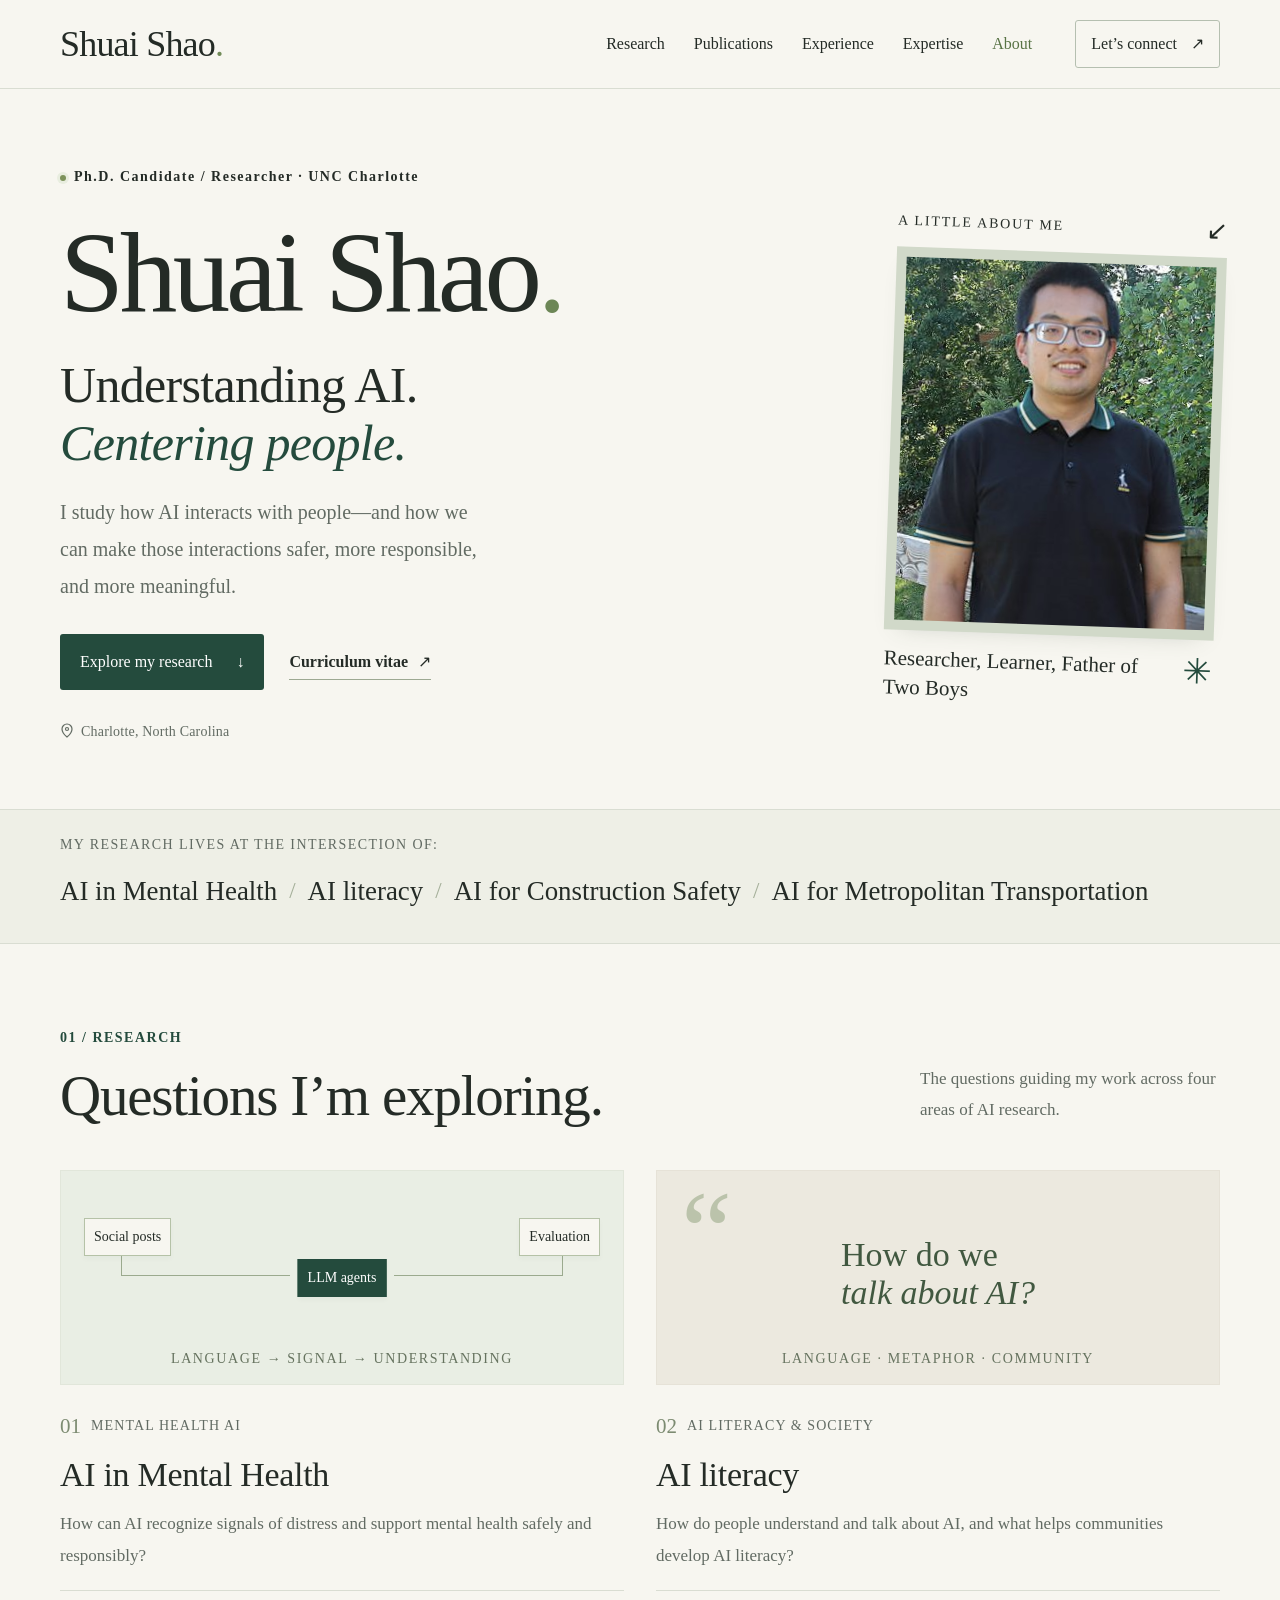
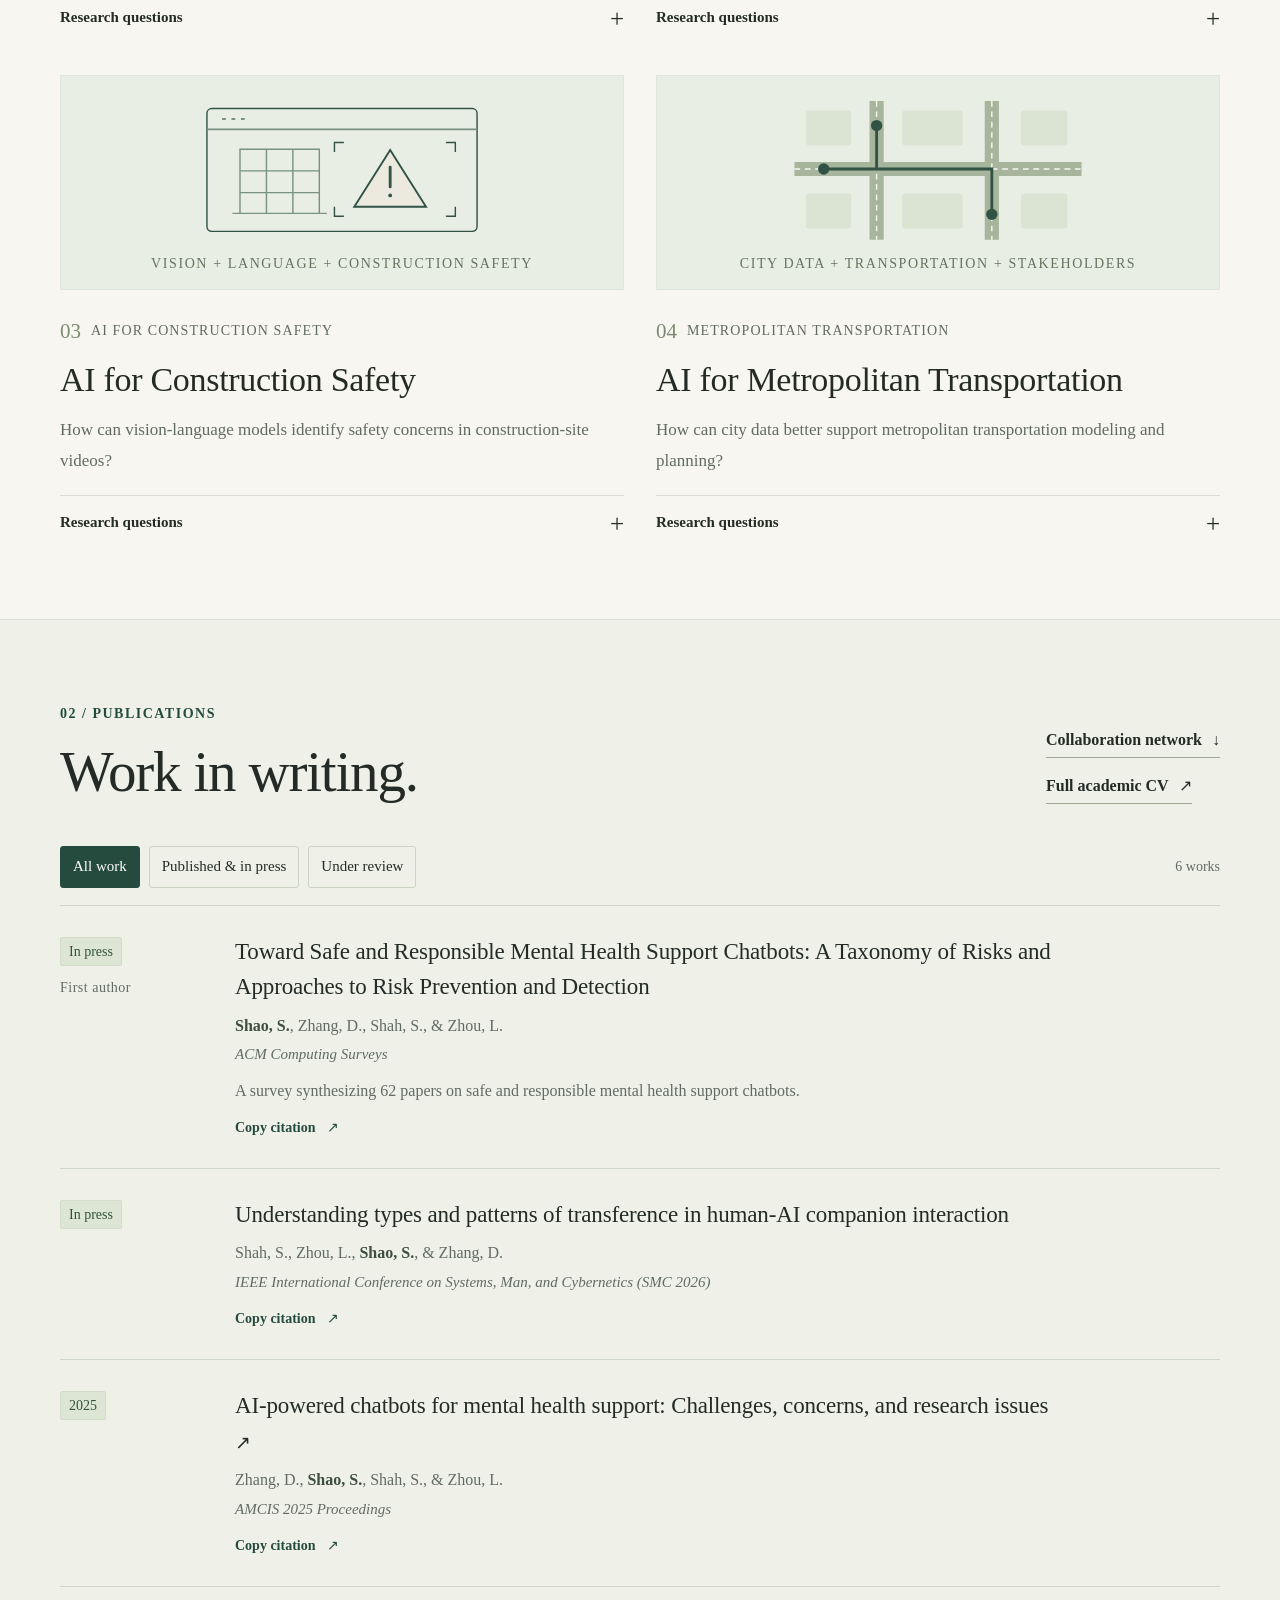
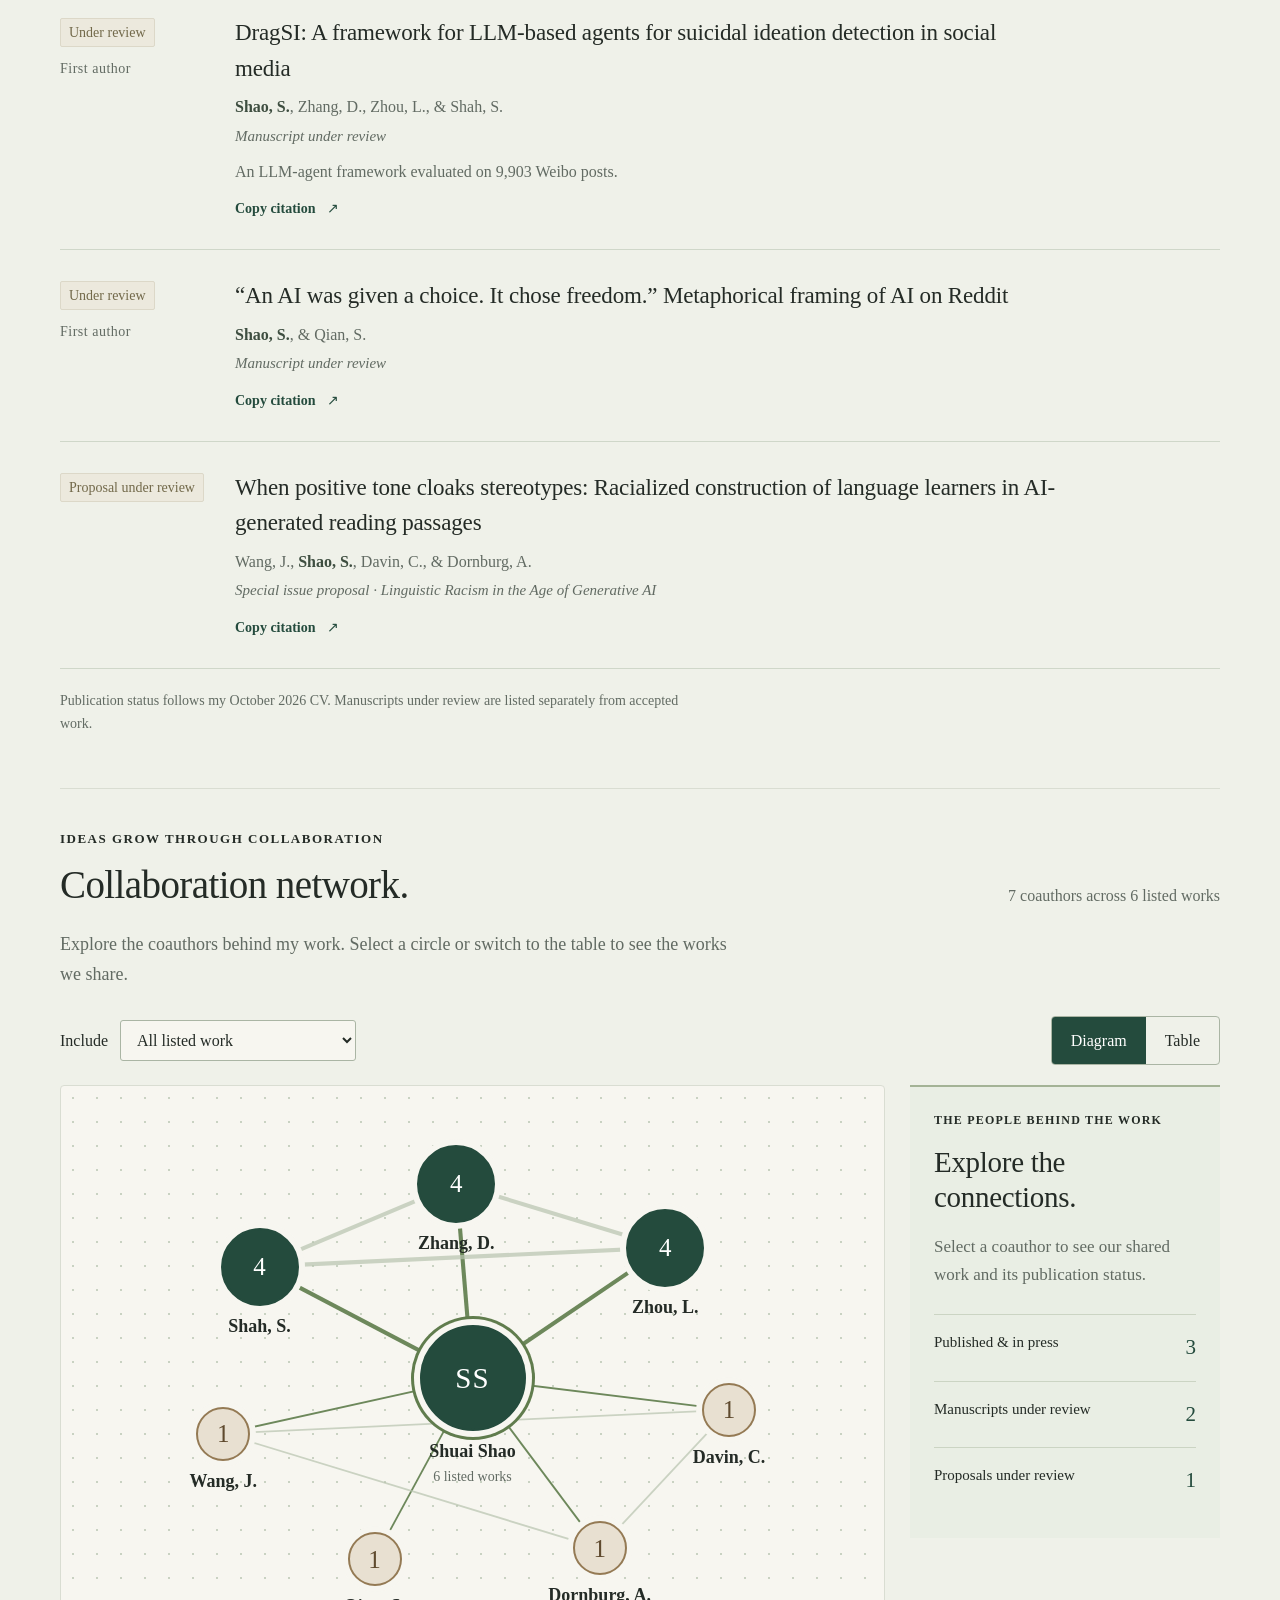
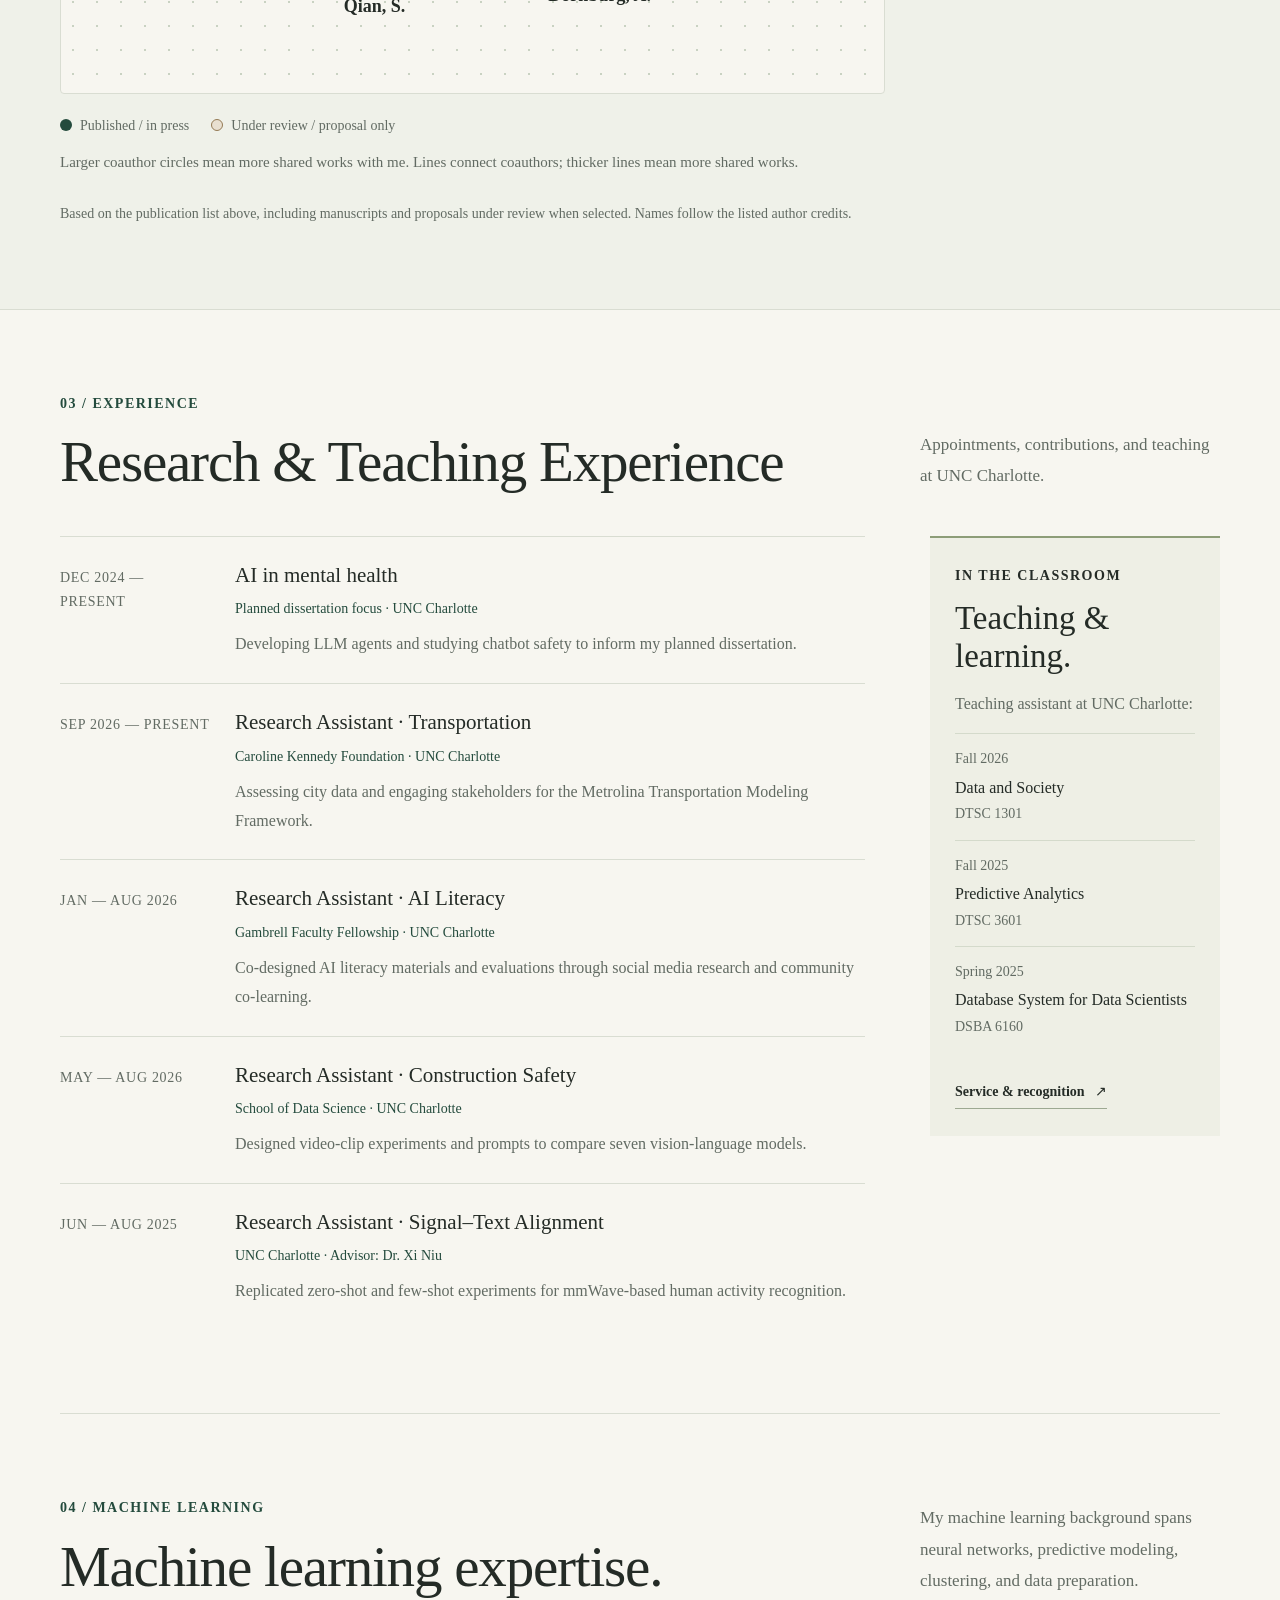
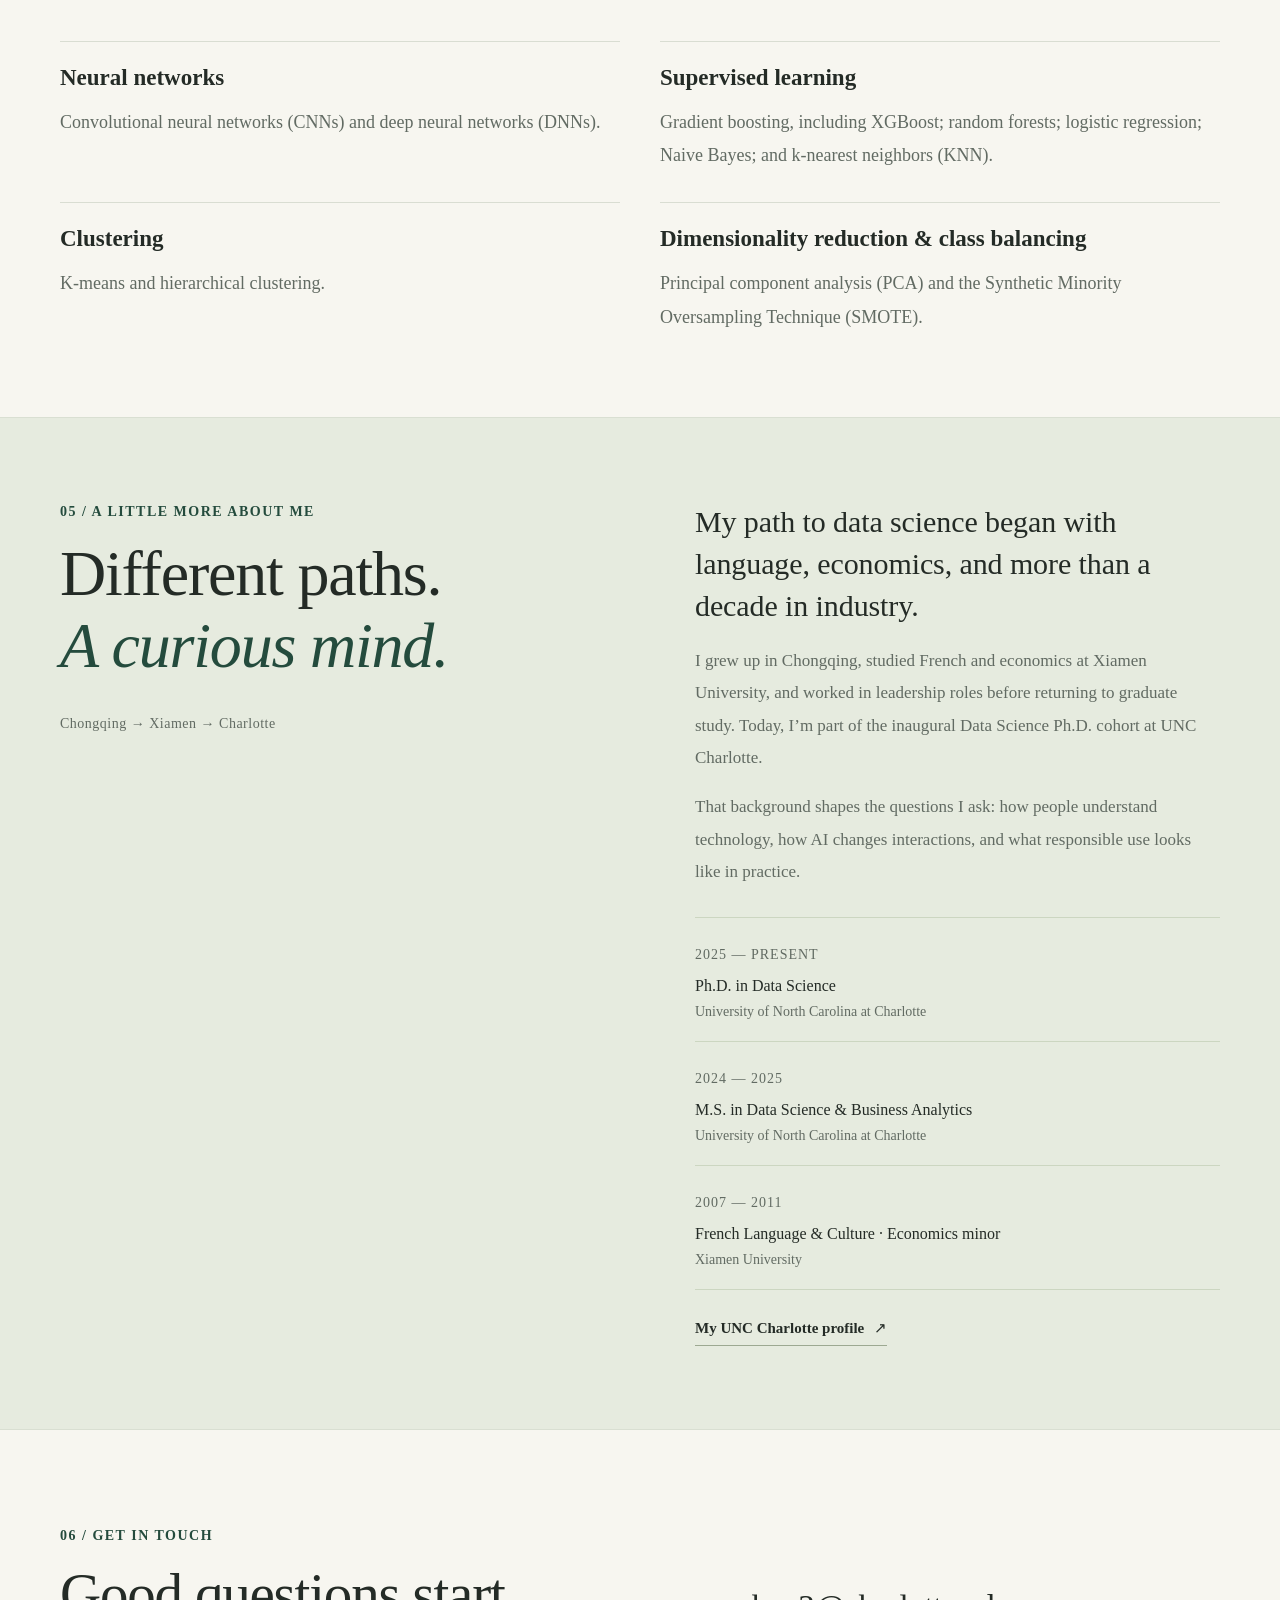
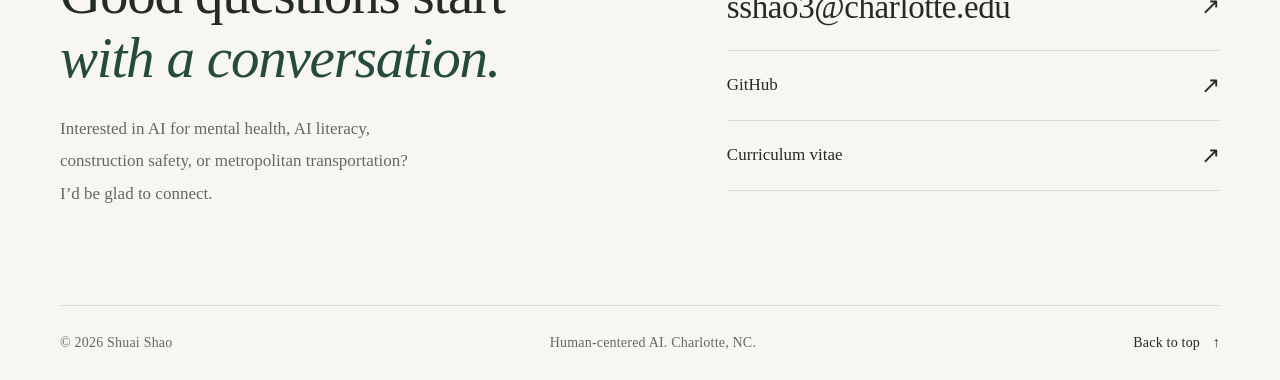
==== commit c4a8a1ae: "Add an interactive coauthor network with publication filters" ====
--- a/index.html
+++ b/index.html
@@ -14,9 +14,11 @@
   <link rel="canonical" href="https://shuaishao88.github.io/">
   <title>Shuai Shao — Human-centered AI research</title>
   <link rel="icon" href="assets/favicon.svg" type="image/svg+xml">
-  <link rel="stylesheet" href="styles.css?v=20261023-7">
-  <script src="data.js?v=20261023-4" defer></script>
+  <link rel="stylesheet" href="styles.css?v=20261028-1">
+  <script src="data.js?v=20261028-1" defer></script>
   <script src="script.js?v=20261023-7" defer></script>
+  <script src="collaboration-model.js?v=20261028-1" defer></script>
+  <script src="collaboration.js?v=20261028-1" defer></script>
 </head>
 <body>
   <a class="skip-link" href="#main">Skip to content</a>
@@ -57,10 +59,28 @@
       </div>
     </section>
     <section id="publications" class="publications-section" aria-labelledby="publications-title"><div class="wrap section">
-      <div class="section-heading"><div><p class="eyebrow section-number">02 / PUBLICATIONS</p><h2 id="publications-title">Work in writing.</h2></div><a class="text-link" href="cv.html#publications">Full academic CV <span aria-hidden="true">↗</span></a></div>
+      <div class="section-heading"><div><p class="eyebrow section-number">02 / PUBLICATIONS</p><h2 id="publications-title">Work in writing.</h2></div><div class="publication-links"><a class="text-link" href="#collaborations">Collaboration network <span aria-hidden="true">↓</span></a><a class="text-link" href="cv.html#publications">Full academic CV <span aria-hidden="true">↗</span></a></div></div>
       <div class="publications-toolbar"><div class="filters" aria-label="Filter publications"><button class="filter active" data-filter="all" aria-pressed="true">All work</button><button class="filter" data-filter="published" aria-pressed="false">Published & in press</button><button class="filter" data-filter="review" aria-pressed="false">Under review</button></div><span id="publication-count" class="result-count" aria-live="polite"></span></div>
       <div id="publication-list" class="publication-list"></div><noscript><p>Read the complete publication list in my <a href="cv.html#publications">academic CV</a>. Enable JavaScript to use the publication filters.</p></noscript>
       <p class="publication-note">Publication status follows my October 2026 CV. Manuscripts under review are listed separately from accepted work.</p>
+      <div class="collaboration-block" id="collaborations" role="region" aria-labelledby="collaboration-title">
+        <div class="network-heading"><div><p class="eyebrow">IDEAS GROW THROUGH COLLABORATION</p><h3 id="collaboration-title">Collaboration network.</h3></div><p id="network-summary" class="network-summary" aria-live="polite"></p></div>
+        <p class="network-intro">Explore the coauthors behind my work. Select a circle or switch to the table to see the works we share.</p>
+        <div class="network-controls">
+          <label for="network-scope">Include <select id="network-scope"><option value="all">All listed work</option><option value="published">Published &amp; in press</option><option value="review">Under review &amp; proposals</option></select></label>
+          <div class="network-view-switch" role="group" aria-label="Collaboration view"><button type="button" data-network-view="diagram" aria-controls="network-diagram-view" aria-pressed="true">Diagram</button><button type="button" data-network-view="table" aria-controls="network-table-view" aria-pressed="false">Table</button></div>
+        </div>
+        <div class="network-layout">
+          <div class="network-visual">
+            <div id="network-diagram-view"><div class="network-canvas" tabindex="0" role="group" aria-label="Coauthor diagram. Scroll horizontally to explore on smaller screens."><div id="network-stage" class="network-stage"></div></div><p class="network-mobile-hint">Scroll sideways to explore, or use the table view.</p><div class="network-legend"><span><i class="network-key-published" aria-hidden="true"></i>Published / in press</span><span><i class="network-key-review" aria-hidden="true"></i>Under review / proposal only</span></div><p class="network-reading-guide">Larger coauthor circles mean more shared works with me. Lines connect coauthors; thicker lines mean more shared works.</p></div>
+            <div id="network-table-view" hidden><div class="network-table-wrap"><table class="network-table"><caption>Coauthors and shared works in the selected publication group. Select a name to explore.</caption><thead><tr><th scope="col">Coauthor</th><th scope="col">Shared works</th></tr></thead><tbody id="network-table-body"></tbody></table></div></div>
+          </div>
+          <aside id="network-detail" class="network-detail" aria-labelledby="network-detail-title"></aside>
+        </div>
+        <p class="network-source-note">Based on the publication list above, including manuscripts and proposals under review when selected. Names follow the listed author credits.</p>
+        <p id="network-announcement" class="visually-hidden" role="status" aria-live="polite" aria-atomic="true"></p>
+        <noscript><p>Enable JavaScript to explore the collaboration network, or read the coauthor names in my <a class="text-link" href="cv.html#publications">academic CV</a>.</p></noscript>
+      </div>
     </div></section>
     <section id="experience" class="section wrap" aria-labelledby="experience-title">
       <div class="section-heading"><div><p class="eyebrow section-number">03 / EXPERIENCE</p><h2 id="experience-title">Research &amp; Teaching Experience</h2></div><p class="section-intro">Appointments, contributions, and teaching at UNC Charlotte.</p></div>
@@ -86,5 +106,8 @@
   </main>
   <footer class="site-footer wrap"><p>© <span id="year">2026</span> Shuai Shao</p><p>Human-centered AI. Charlotte, NC.</p><a href="#main">Back to top <span aria-hidden="true">↑</span></a></footer>
   <div id="toast" role="status" aria-live="polite"></div>
+  <!-- Cloudflare Web Analytics -->
+  <script type="module" src="https://static.cloudflareinsights.com/beacon.min.js" data-cf-beacon='{"token":"dfa37114434a4719a2476679ce69aa27"}'></script>
+  <!-- End Cloudflare Web Analytics -->
 </body>
 </html>
--- a/styles.css
+++ b/styles.css
@@ -75,5 +75,79 @@
 .expertise-grid dd{font-size:18px;line-height:1.85;color:var(--muted);margin:0}
 @media(max-width:620px){.expertise-grid{grid-template-columns:1fr;gap:26px}.expertise-grid dt{font-size:23px}.expertise-grid dd{font-size:18px}}
 
+/* Coauthor relationships are derived from the same records as the publication list. */
+.publication-links{display:flex;flex-direction:column;align-items:flex-start;gap:10px}
+.collaboration-block{margin-top:52px;padding-top:40px;border-top:1px solid var(--line);scroll-margin-top:20px}
+.network-heading{display:flex;justify-content:space-between;align-items:flex-end;gap:24px}
+.network-heading .eyebrow{font-size:13px;margin-bottom:12px}
+.network-heading h3{font-size:39px;font-weight:400;line-height:1.2;letter-spacing:-.6px;margin:0}
+.network-summary{font-size:16px;color:var(--muted);margin:0;flex-shrink:0}
+.network-intro{font-size:18px;color:var(--muted);margin:20px 0 26px;max-width:680px}
+.network-controls{display:flex;justify-content:space-between;align-items:center;gap:18px;margin-bottom:20px}
+.network-controls label{display:flex;align-items:center;gap:12px;font-size:16px}
+.network-controls select{font:inherit;color:var(--ink);border:1px solid #aab5a4;background:var(--paper);border-radius:3px;padding:10px 32px 10px 12px;max-width:100%}
+.network-controls select:focus-visible{outline:2px solid var(--green);outline-offset:3px}
+.network-view-switch{display:flex;border:1px solid #aab5a4;border-radius:4px;overflow:hidden;flex:none}
+.network-view-switch button{font-size:16px;border:0;padding:10px 19px;background:transparent;min-height:44px}
+.network-view-switch button[aria-pressed=true]{color:#fff;background:var(--green)}
+.network-view-switch button:focus-visible{outline-offset:-4px;outline-color:#8ba379}
+.network-layout{display:grid;grid-template-columns:minmax(0,1fr) 310px;gap:25px;align-items:start}
+.network-visual{min-width:0}
+.network-canvas{overflow:auto;border:1px solid var(--line);background:radial-gradient(circle,#c9d2c2 1px,transparent 1px) 0 0 / 24px 24px,var(--paper);border-radius:4px;scrollbar-width:thin}
+.network-canvas:focus-visible{outline:2px solid var(--green);outline-offset:3px}
+.network-stage{position:relative;width:100%;min-width:640px;aspect-ratio:760/560;isolation:isolate}
+.network-stage>svg{position:absolute;inset:0;width:100%;height:100%;pointer-events:none}
+.network-stage line{stroke:#b8c4af;opacity:.7}
+.network-stage line.network-edge-selected{stroke:#6d885b;opacity:1}
+.network-node{position:absolute;border:2px solid #244b3d;background:var(--green);color:white;border-radius:50%;padding:0;display:grid;place-items:center;transform:translate(-50%,-50%);z-index:1;box-shadow:0 0 0 6px var(--paper);font-family:var(--font-family)}
+.network-node:hover{box-shadow:0 0 0 6px var(--paper),0 0 0 8px #9aa98e}
+.network-node[aria-pressed=true]{box-shadow:0 0 0 6px var(--paper),0 0 0 9px #607c4d}
+.network-node-value{font-size:25px;line-height:1}
+.network-self .network-node-value{font-size:29px;letter-spacing:1px}
+.network-review{background:#e8e0d1;color:#5f4a2e;border-color:#947a54}
+.network-node-label{position:absolute;top:calc(100% + 11px);left:50%;transform:translateX(-50%);width:145px;text-align:center;color:var(--ink);font-size:18px;line-height:1.3;font-weight:600;pointer-events:none}
+.network-node-label small{display:block;color:var(--muted);font-size:14px;font-weight:400;margin-top:4px}
+.network-legend{display:flex;flex-wrap:wrap;gap:8px 22px;font-size:14px;margin-top:20px;color:var(--muted)}
+.network-legend span{display:flex;align-items:center;gap:8px}
+.network-legend i{width:12px;height:12px;border-radius:50%;display:inline-block;flex:none}
+.network-key-published{background:var(--green)}
+.network-key-review{background:#e8e0d1;border:1px solid #947a54}
+.network-reading-guide{font-size:15px;color:var(--muted);line-height:1.7;margin:13px 0 0}
+.network-detail{padding:24px;background:#e9eee4;border-top:2px solid #a4b396;min-width:0;max-height:590px;overflow:auto;scrollbar-width:thin;scroll-margin-top:20px}
+.network-detail>.eyebrow{font-size:12px;letter-spacing:1.2px;margin-bottom:15px}
+.network-detail h4{font-size:29px;font-weight:400;line-height:1.2;letter-spacing:-.3px;margin:0 0 18px}
+.network-detail>p:not(.eyebrow){font-size:17px;line-height:1.65;color:var(--muted);margin-bottom:25px}
+.network-status-counts{margin:0}
+.network-status-counts>div{display:flex;justify-content:space-between;gap:14px;padding:15px 0;border-top:1px solid #cbd4c3}
+.network-status-counts dt{font-size:15px}
+.network-status-counts dd{font-size:21px;color:var(--green);margin:0}
+.network-work-list{list-style:none;padding:0;margin:0}
+.network-work-list li{border-top:1px solid #cbd4c3;padding:18px 0}
+.network-work-status{font-size:13px;color:var(--green);font-weight:600}
+.network-work-review{color:#755535}
+.network-work-list p{font-size:17px;line-height:1.5;margin:9px 0}
+.network-work-list a{text-decoration:underline;text-underline-offset:3px}
+.network-work-venue{font-size:14px;line-height:1.5;display:block;color:var(--muted)}
+.network-reset{padding:8px 0;border:0;border-bottom:1px solid #9da992;background:transparent;font-size:15px;min-height:44px;text-align:left}
+.network-reset span{padding-left:8px}
+.network-table-wrap{overflow:auto;border:1px solid var(--line);border-radius:4px}
+.network-table{width:100%;border-collapse:collapse;text-align:left}
+.network-table caption{font-size:16px;text-align:left;padding:18px 20px;color:var(--muted);line-height:1.6}
+.network-table thead th{font-size:15px;padding:14px 20px;background:#e9eee4;font-weight:600;white-space:nowrap}
+.network-table tbody th,.network-table td{padding:14px 20px;border-top:1px solid var(--line);vertical-align:top}
+.network-table tbody th{font-weight:400}
+.network-table td{font-size:22px;text-align:right;padding-right:30px;color:var(--green)}
+.network-table th button{background:transparent;border:0;border-bottom:1px solid #9da992;font-size:19px;min-height:44px;padding:3px 0;text-align:left}
+.network-table-status{display:block;color:var(--muted);font-size:14px;line-height:1.7;margin-top:5px}
+.network-row-selected{background:#e9eee4}
+.network-source-note{font-size:14px;line-height:1.7;color:var(--muted);margin:26px 0 0;max-width:800px}
+.network-mobile-hint{display:none;font-size:14px;line-height:1.6;margin:12px 0;color:var(--muted)}
+.visually-hidden{position:absolute;width:1px;height:1px;padding:0;margin:-1px;overflow:hidden;clip:rect(0,0,0,0);white-space:nowrap;border:0}
+.collaboration-block:not(.network-ready) .network-controls,.collaboration-block:not(.network-ready) .network-layout,.collaboration-block:not(.network-ready) .network-intro,.collaboration-block:not(.network-ready) .network-source-note{display:none}
+@media(max-width:1000px){.network-layout{grid-template-columns:minmax(0,1fr) 275px;gap:20px}.network-detail{padding:20px}}
+@media(max-width:850px){.network-layout{grid-template-columns:1fr}.network-detail{max-height:none}.network-heading{align-items:flex-start;flex-direction:column;gap:15px}.network-status-counts>div{padding:12px 0}.network-stage{max-width:none}}
+@media(max-width:760px){.publication-links{margin-top:20px}}
+@media(max-width:620px){.collaboration-block{margin-top:35px;padding-top:30px;scroll-margin-top:10px}.network-heading h3{font-size:35px}.network-heading .eyebrow{font-size:12px;letter-spacing:1px}.network-summary{font-size:16px}.network-intro{font-size:17px}.network-controls{align-items:flex-start;flex-direction:column;gap:15px}.network-controls label{width:100%;align-items:flex-start;flex-direction:column;gap:7px}.network-controls select{width:100%;font-size:16px}.network-view-switch{width:100%}.network-view-switch button{flex:1}.network-mobile-hint{display:block}.network-table caption{padding:15px;font-size:15px}.network-table th,.network-table td,.network-table thead th,.network-table tbody th{padding:12px 15px}.network-table th button{font-size:18px}.network-table thead th{white-space:normal}.network-detail{padding:23px}.network-detail h4{font-size:31px}.network-work-list p{font-size:18px}.network-work-status{font-size:14px}.network-detail>.eyebrow{font-size:13px}}
+
 @media(prefers-reduced-motion:reduce){html{scroll-behavior:auto}*,*::before,*::after{transition:none!important;animation:none!important}}
 @media print{@page{size:letter;margin:15mm}body{background:white;color:#111}.site-header,.site-footer,.cv-nav,#toast,.skip-link{display:none!important}.cv-document{max-width:none;width:auto;padding:0 5mm;margin:0}.cv-title{margin-bottom:20px;padding-bottom:15px}.cv-title h1{font-size:46px;letter-spacing:-1px}.cv-title .cv-role{font-size:16px}.cv-title .cv-contact{font-size:14px}.cv-section{margin-top:20px}.cv-section h2{font-size:14px;break-after:avoid}.cv-section h3{font-size:14px;break-after:avoid}.cv-section p,.cv-section li{font-size:14px;line-height:1.55}.cv-section .cv-dates,.cv-footnote{font-size:14px}.cv-entry{break-inside:avoid}.cv-list li{break-inside:avoid;margin-bottom:9px}a{color:inherit}.cv-footnote{margin-top:20px}}
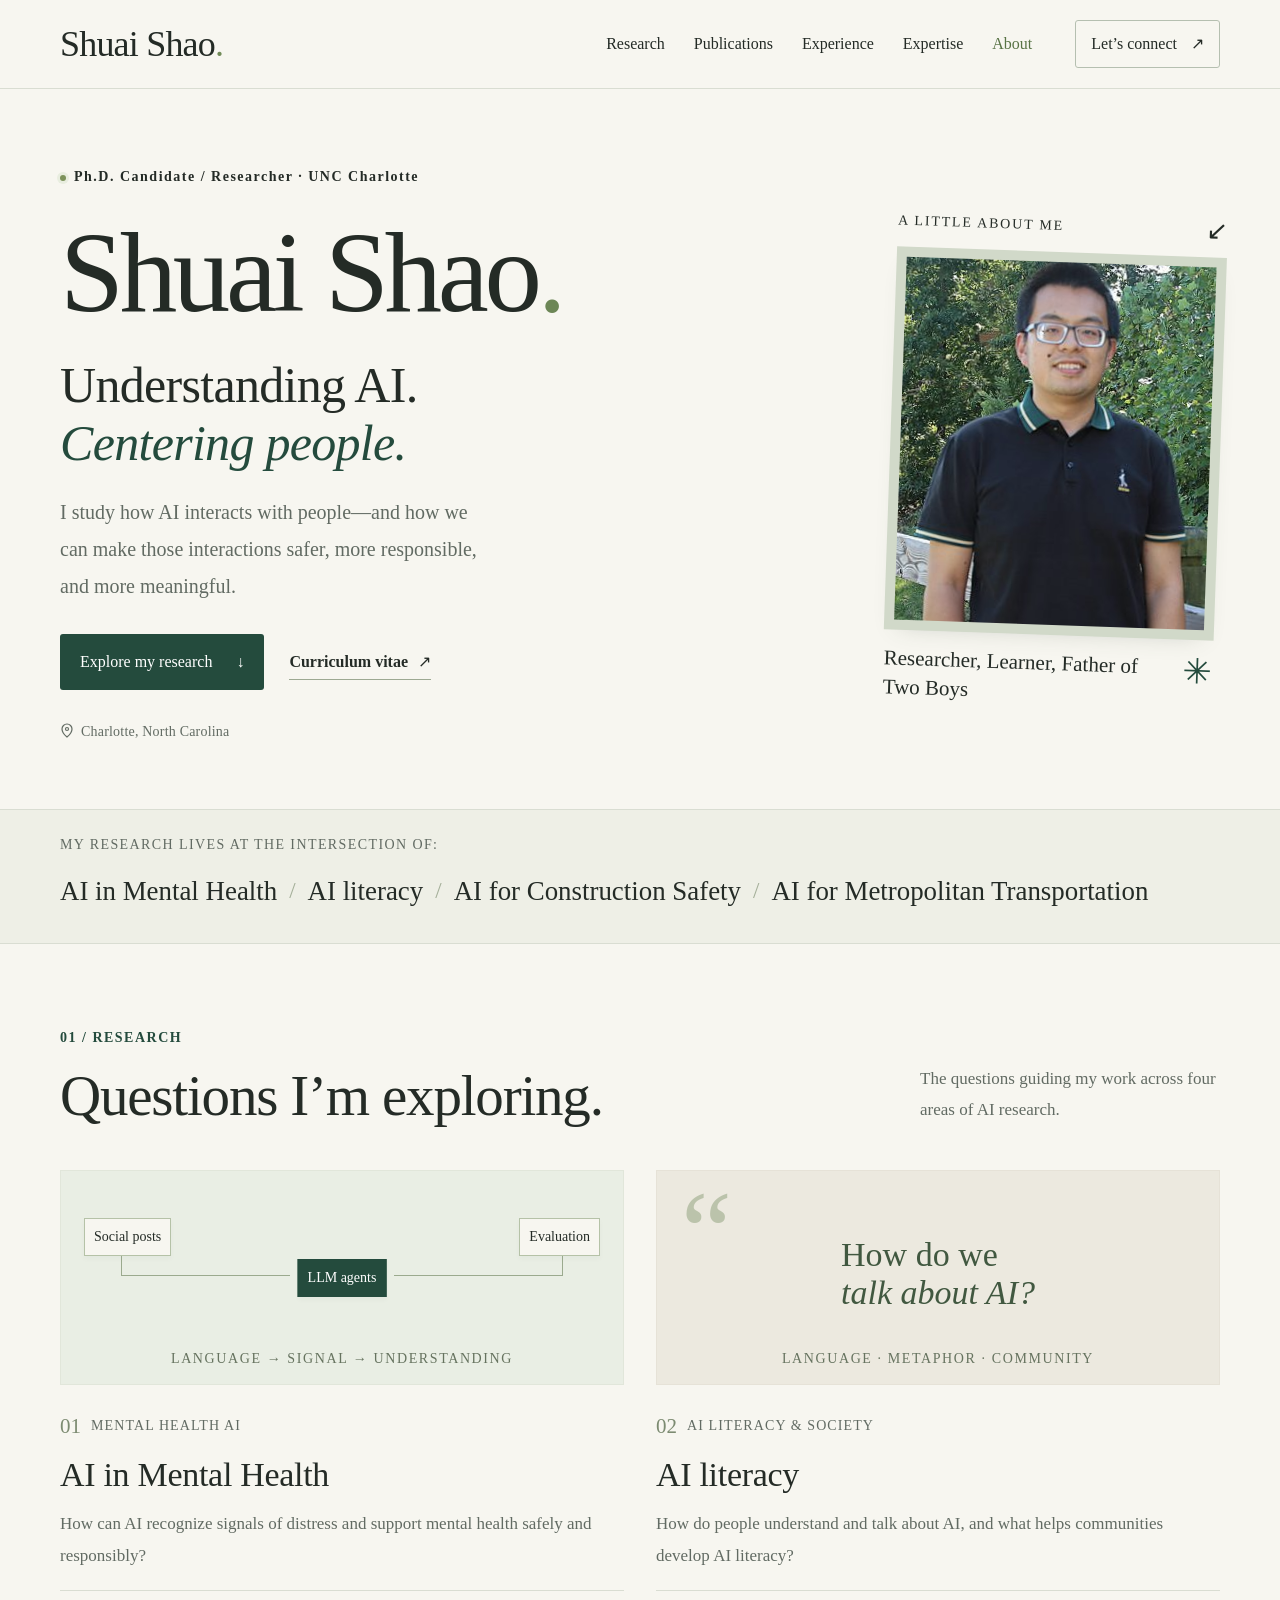
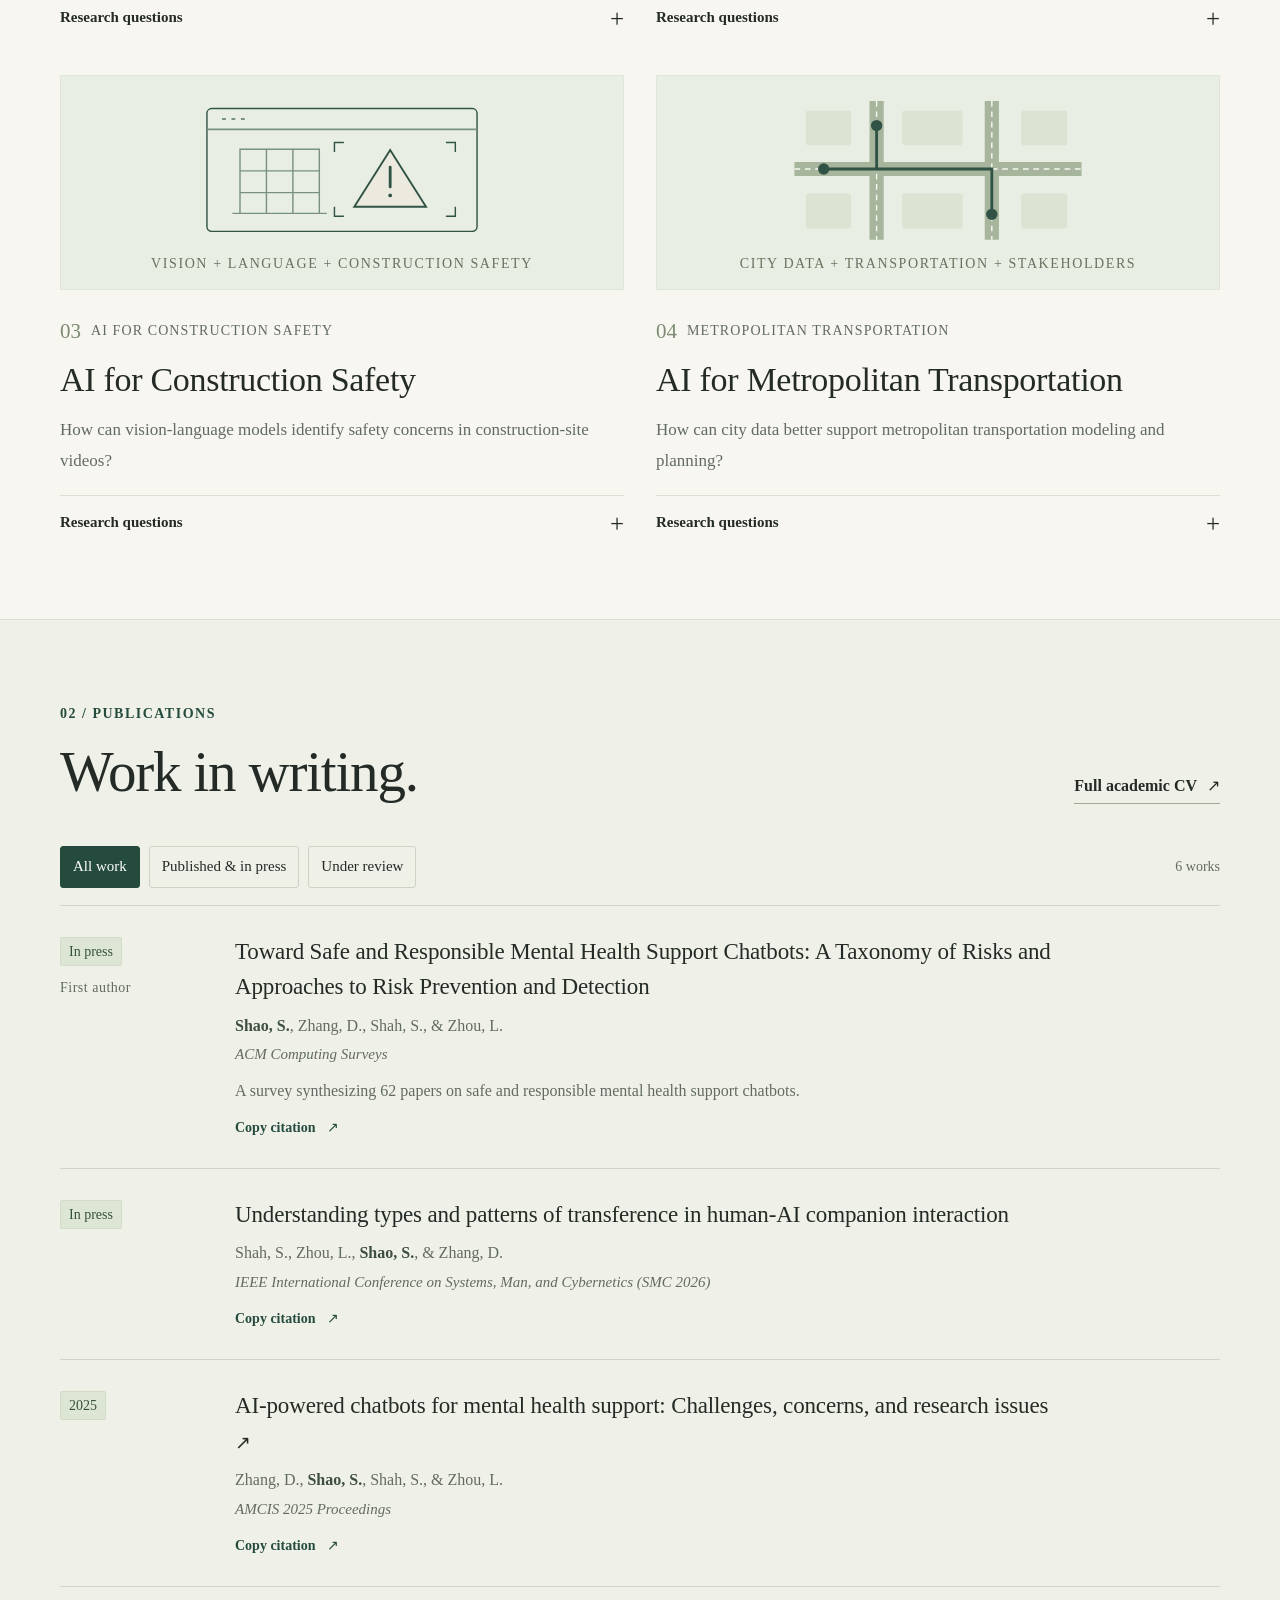
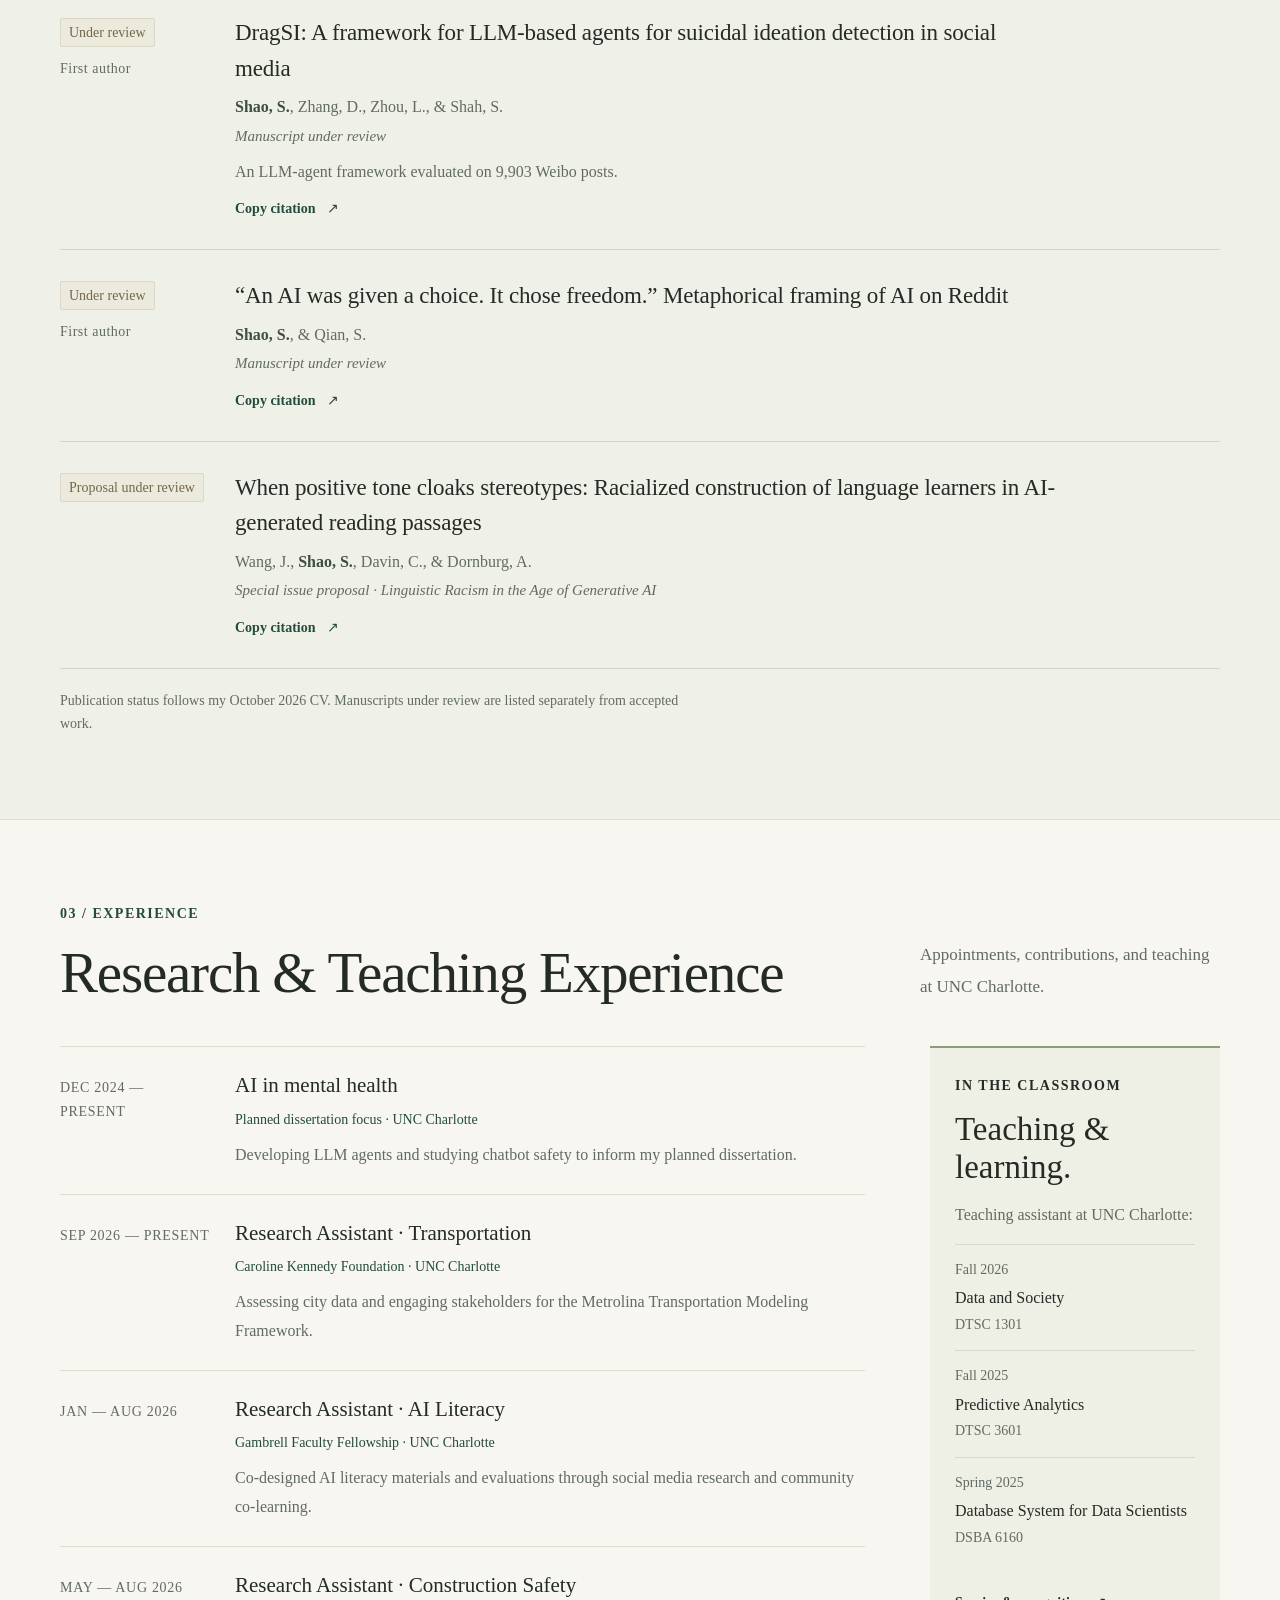
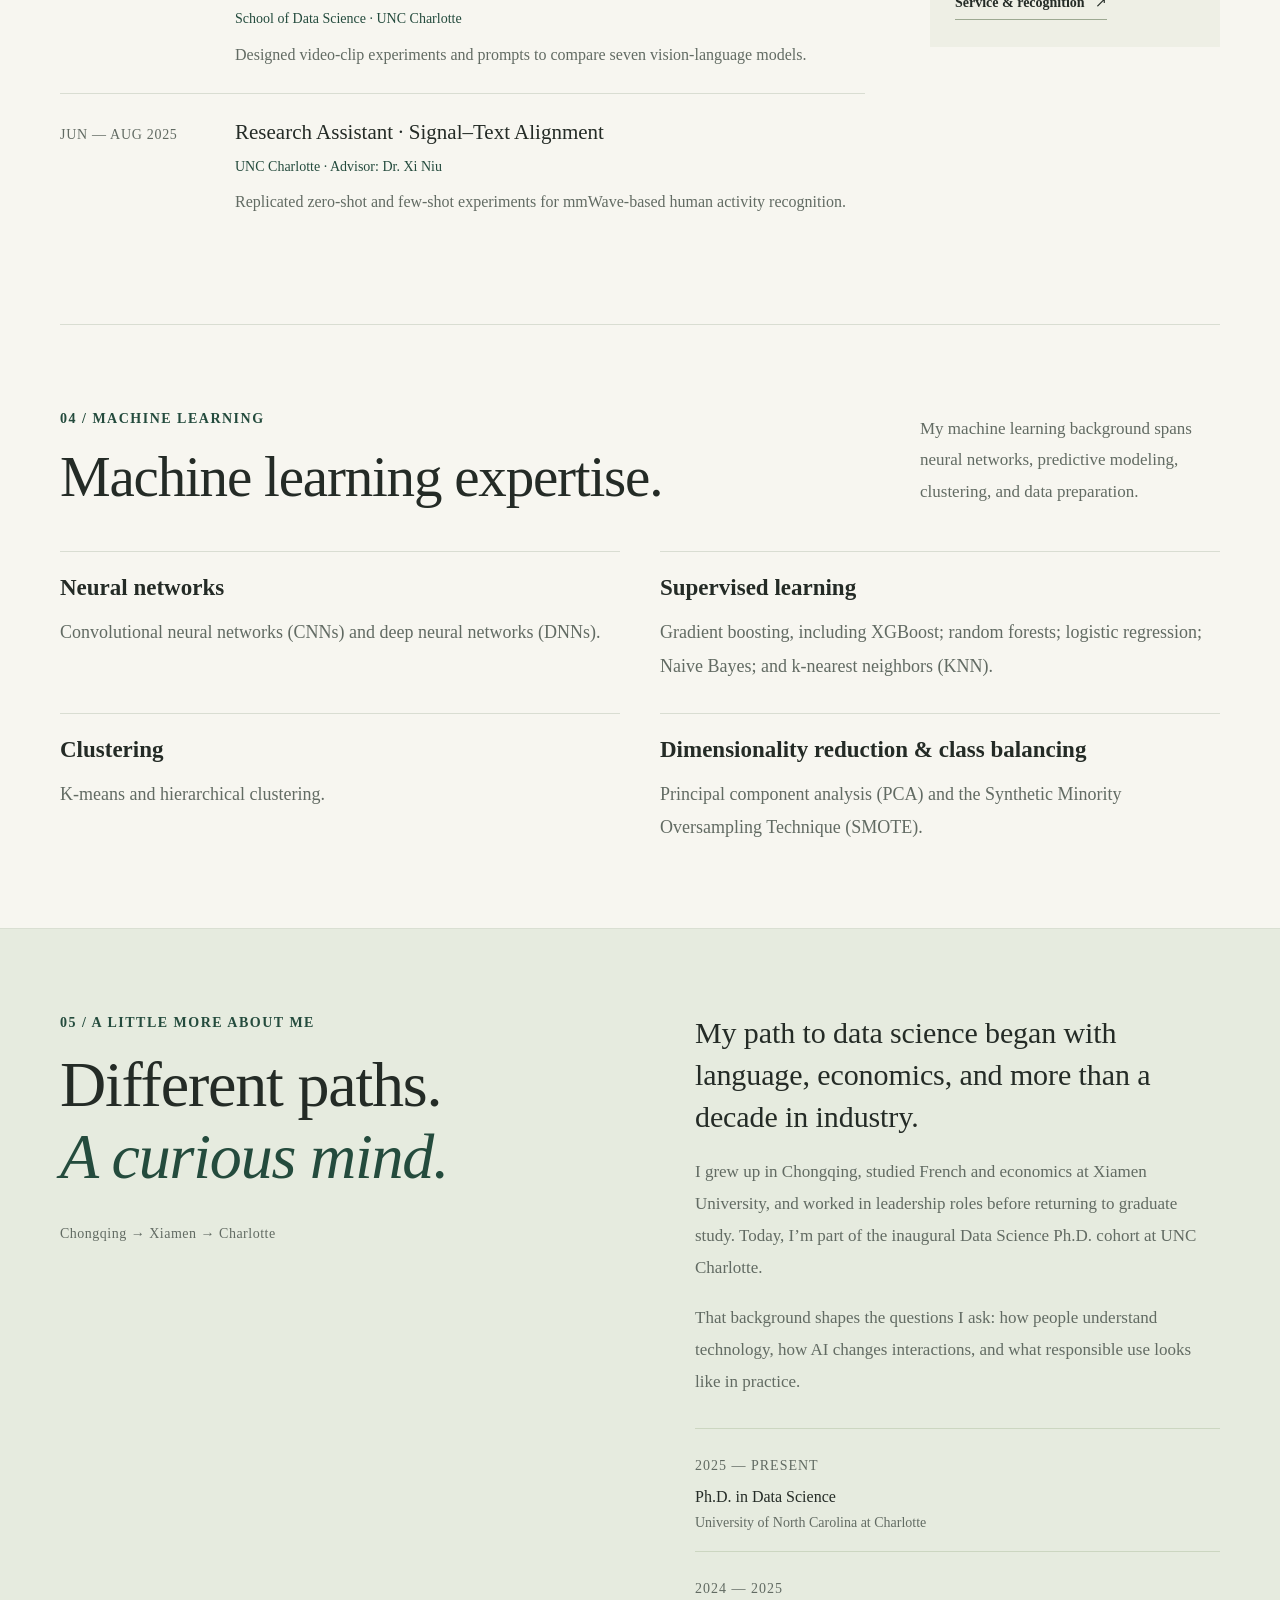
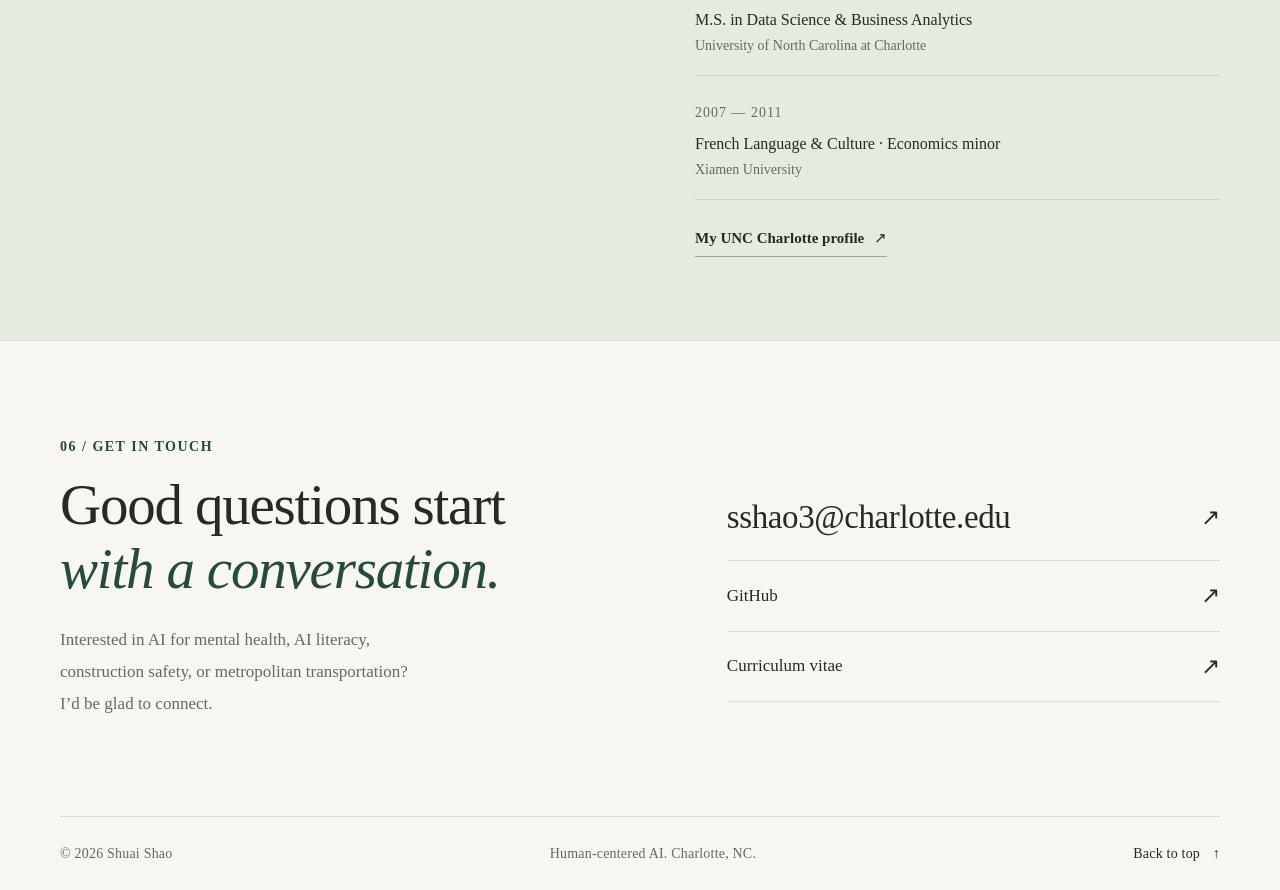
==== commit 57f09fd3: "Hide the collaboration map while preserving it for future use" ====
--- a/index.html
+++ b/index.html
@@ -14,11 +14,11 @@
   <link rel="canonical" href="https://shuaishao88.github.io/">
   <title>Shuai Shao — Human-centered AI research</title>
   <link rel="icon" href="assets/favicon.svg" type="image/svg+xml">
-  <link rel="stylesheet" href="styles.css?v=20261028-1">
+  <link rel="stylesheet" href="styles.css?v=20261028-2">
   <script src="data.js?v=20261028-1" defer></script>
   <script src="script.js?v=20261023-7" defer></script>
   <script src="collaboration-model.js?v=20261028-1" defer></script>
-  <script src="collaboration.js?v=20261028-1" defer></script>
+  <script src="collaboration.js?v=20261028-2" defer></script>
 </head>
 <body>
   <a class="skip-link" href="#main">Skip to content</a>
@@ -59,11 +59,12 @@
       </div>
     </section>
     <section id="publications" class="publications-section" aria-labelledby="publications-title"><div class="wrap section">
-      <div class="section-heading"><div><p class="eyebrow section-number">02 / PUBLICATIONS</p><h2 id="publications-title">Work in writing.</h2></div><div class="publication-links"><a class="text-link" href="#collaborations">Collaboration network <span aria-hidden="true">↓</span></a><a class="text-link" href="cv.html#publications">Full academic CV <span aria-hidden="true">↗</span></a></div></div>
+      <div class="section-heading"><div><p class="eyebrow section-number">02 / PUBLICATIONS</p><h2 id="publications-title">Work in writing.</h2></div><div class="publication-links"><a class="text-link" href="#collaborations" hidden>Collaboration network <span aria-hidden="true">↓</span></a><a class="text-link" href="cv.html#publications">Full academic CV <span aria-hidden="true">↗</span></a></div></div>
       <div class="publications-toolbar"><div class="filters" aria-label="Filter publications"><button class="filter active" data-filter="all" aria-pressed="true">All work</button><button class="filter" data-filter="published" aria-pressed="false">Published & in press</button><button class="filter" data-filter="review" aria-pressed="false">Under review</button></div><span id="publication-count" class="result-count" aria-live="polite"></span></div>
       <div id="publication-list" class="publication-list"></div><noscript><p>Read the complete publication list in my <a href="cv.html#publications">academic CV</a>. Enable JavaScript to use the publication filters.</p></noscript>
       <p class="publication-note">Publication status follows my October 2026 CV. Manuscripts under review are listed separately from accepted work.</p>
-      <div class="collaboration-block" id="collaborations" role="region" aria-labelledby="collaboration-title">
+      <!-- Saved for future use: remove hidden from this section and its link above to restore it. -->
+      <div class="collaboration-block" id="collaborations" role="region" aria-labelledby="collaboration-title" hidden>
         <div class="network-heading"><div><p class="eyebrow">IDEAS GROW THROUGH COLLABORATION</p><h3 id="collaboration-title">Collaboration network.</h3></div><p id="network-summary" class="network-summary" aria-live="polite"></p></div>
         <p class="network-intro">Explore the coauthors behind my work. Select a circle or switch to the table to see the works we share.</p>
         <div class="network-controls">
--- a/styles.css
+++ b/styles.css
@@ -77,6 +77,7 @@
 
 /* Coauthor relationships are derived from the same records as the publication list. */
 .publication-links{display:flex;flex-direction:column;align-items:flex-start;gap:10px}
+.publication-links>a[hidden],.collaboration-block[hidden]{display:none!important}
 .collaboration-block{margin-top:52px;padding-top:40px;border-top:1px solid var(--line);scroll-margin-top:20px}
 .network-heading{display:flex;justify-content:space-between;align-items:flex-end;gap:24px}
 .network-heading .eyebrow{font-size:13px;margin-bottom:12px}
